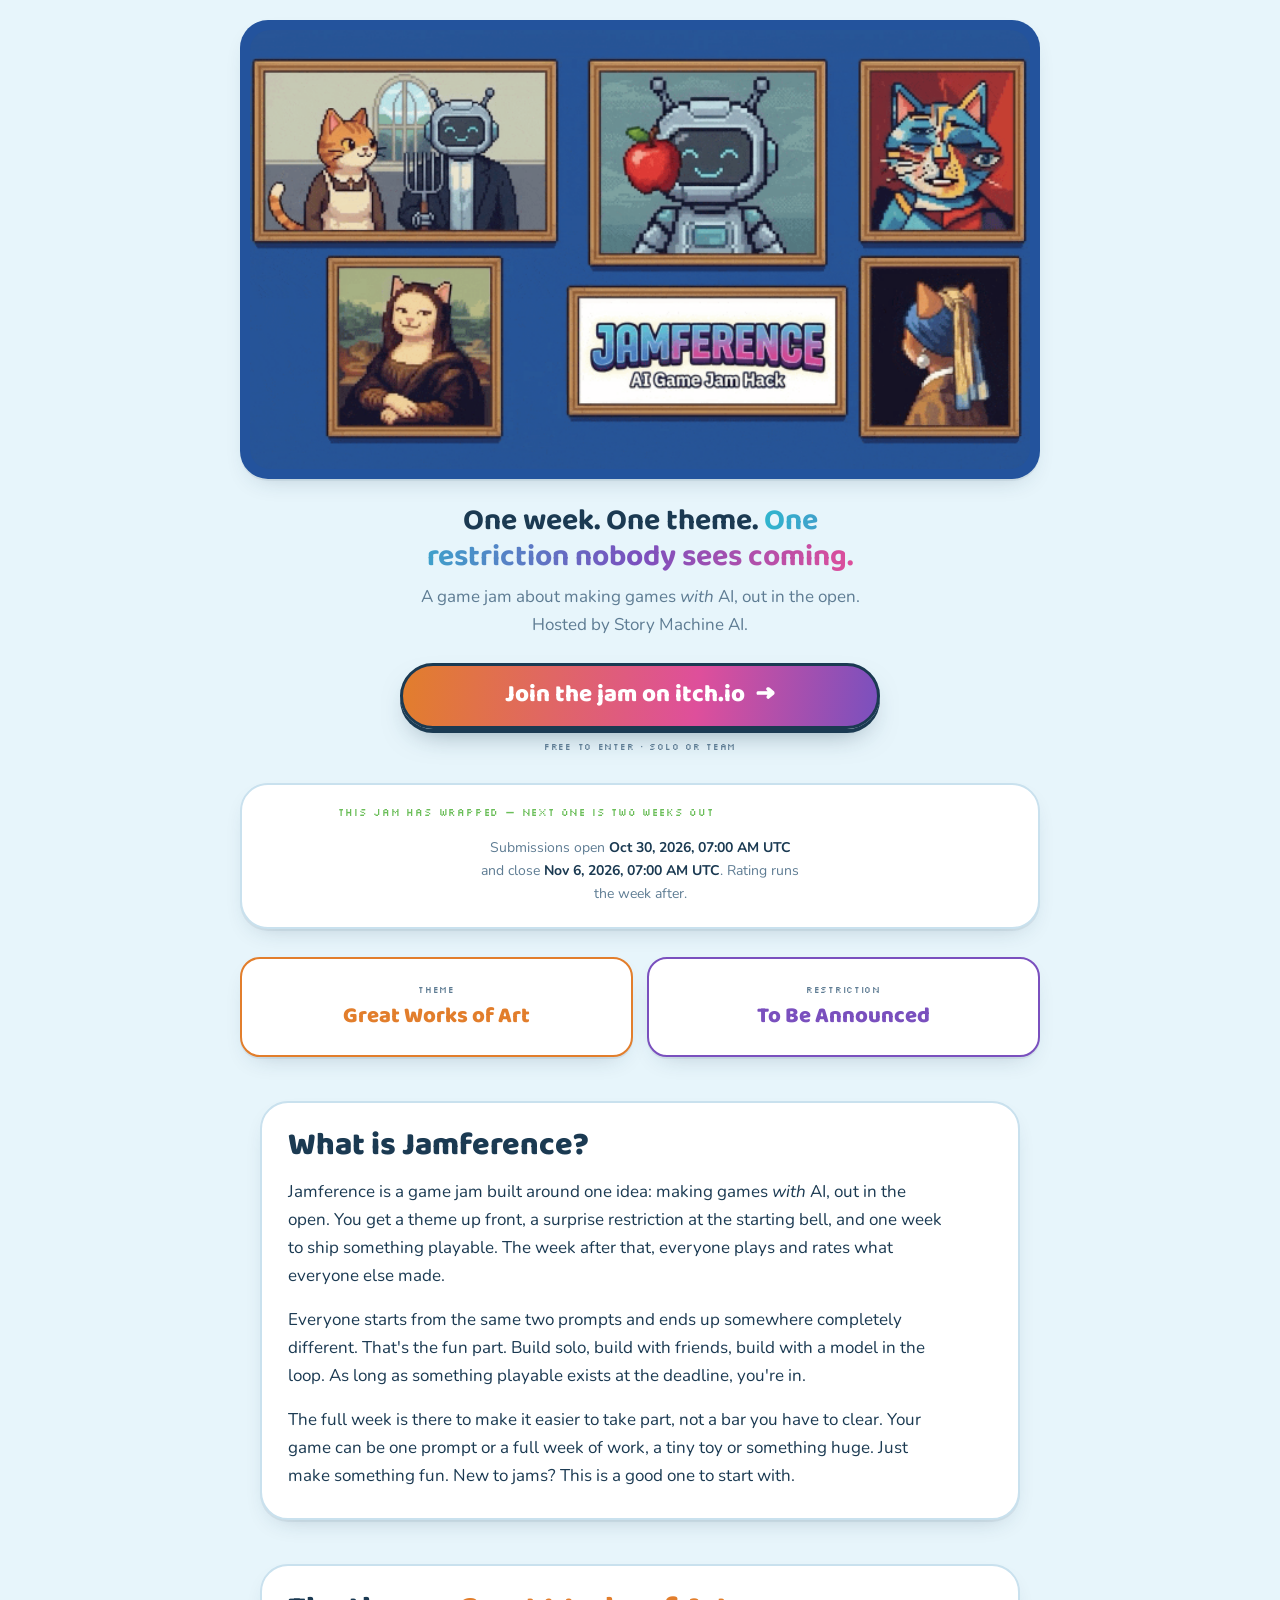
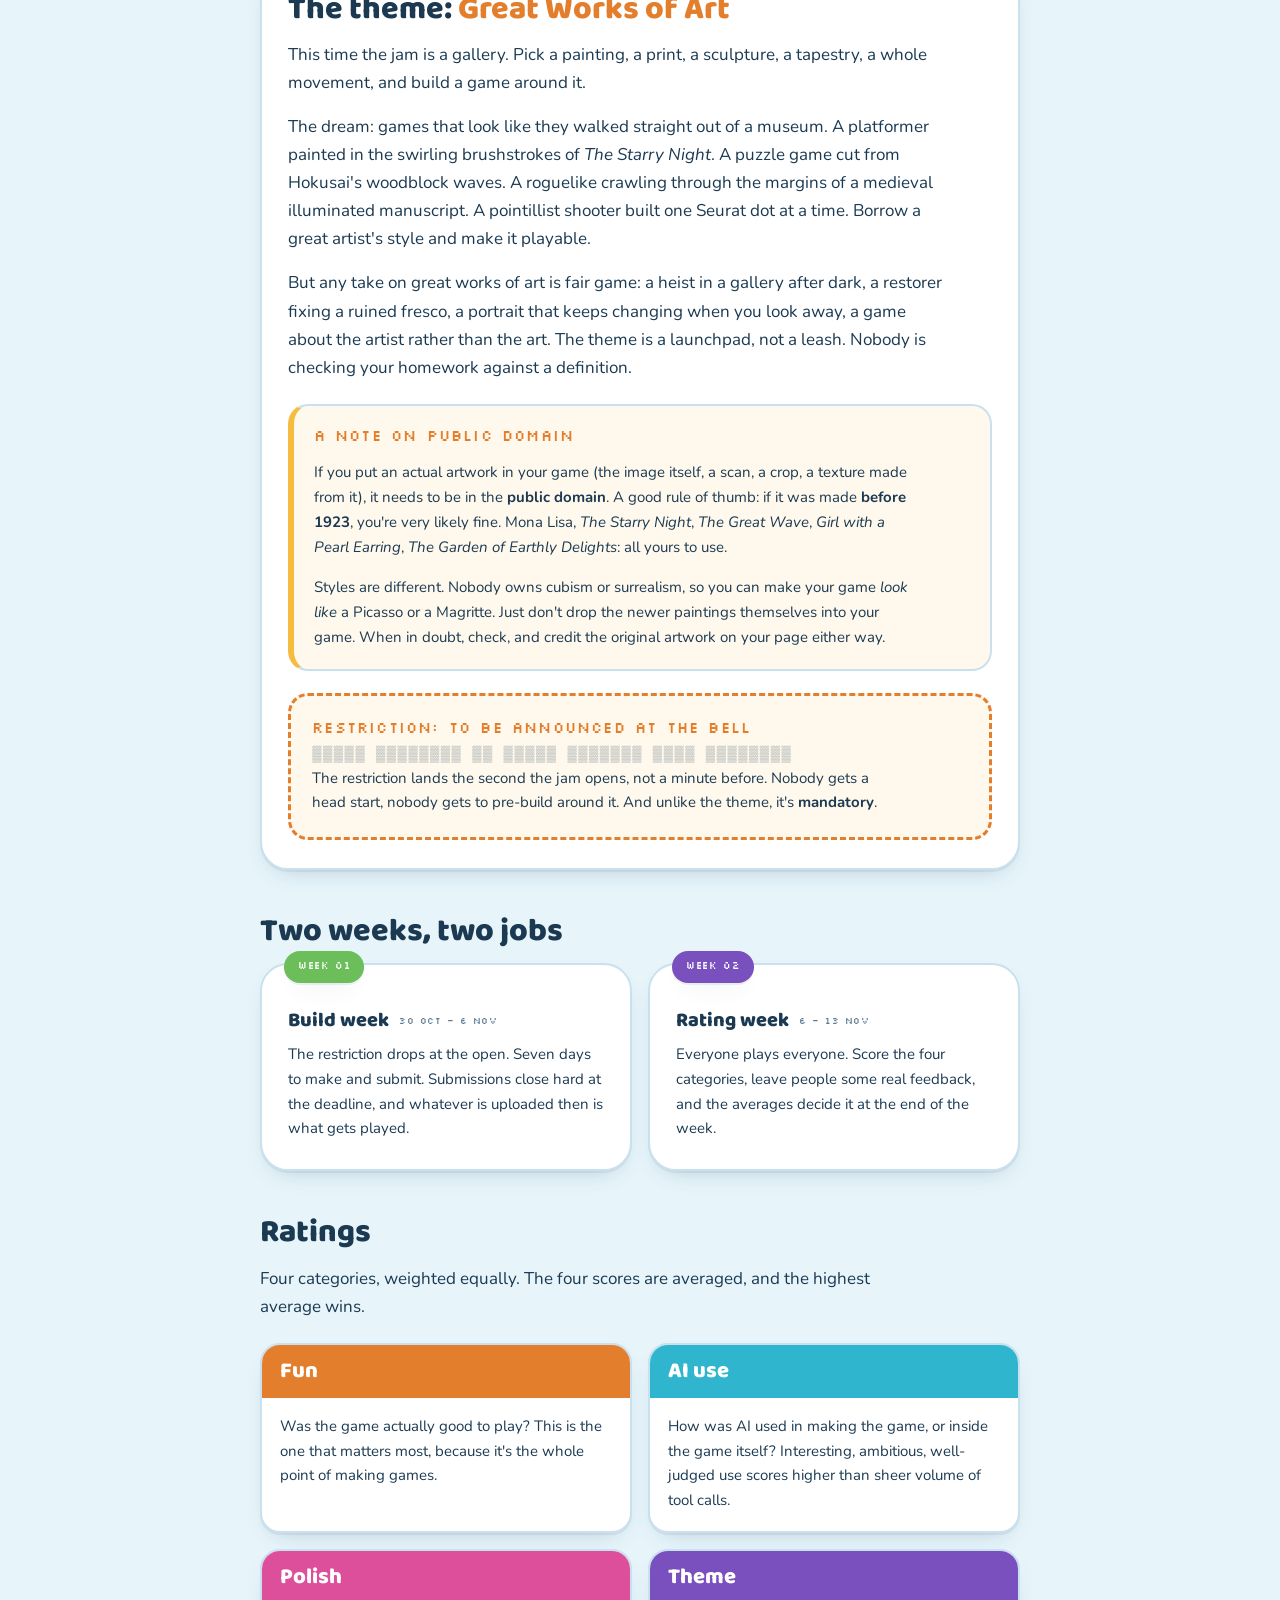
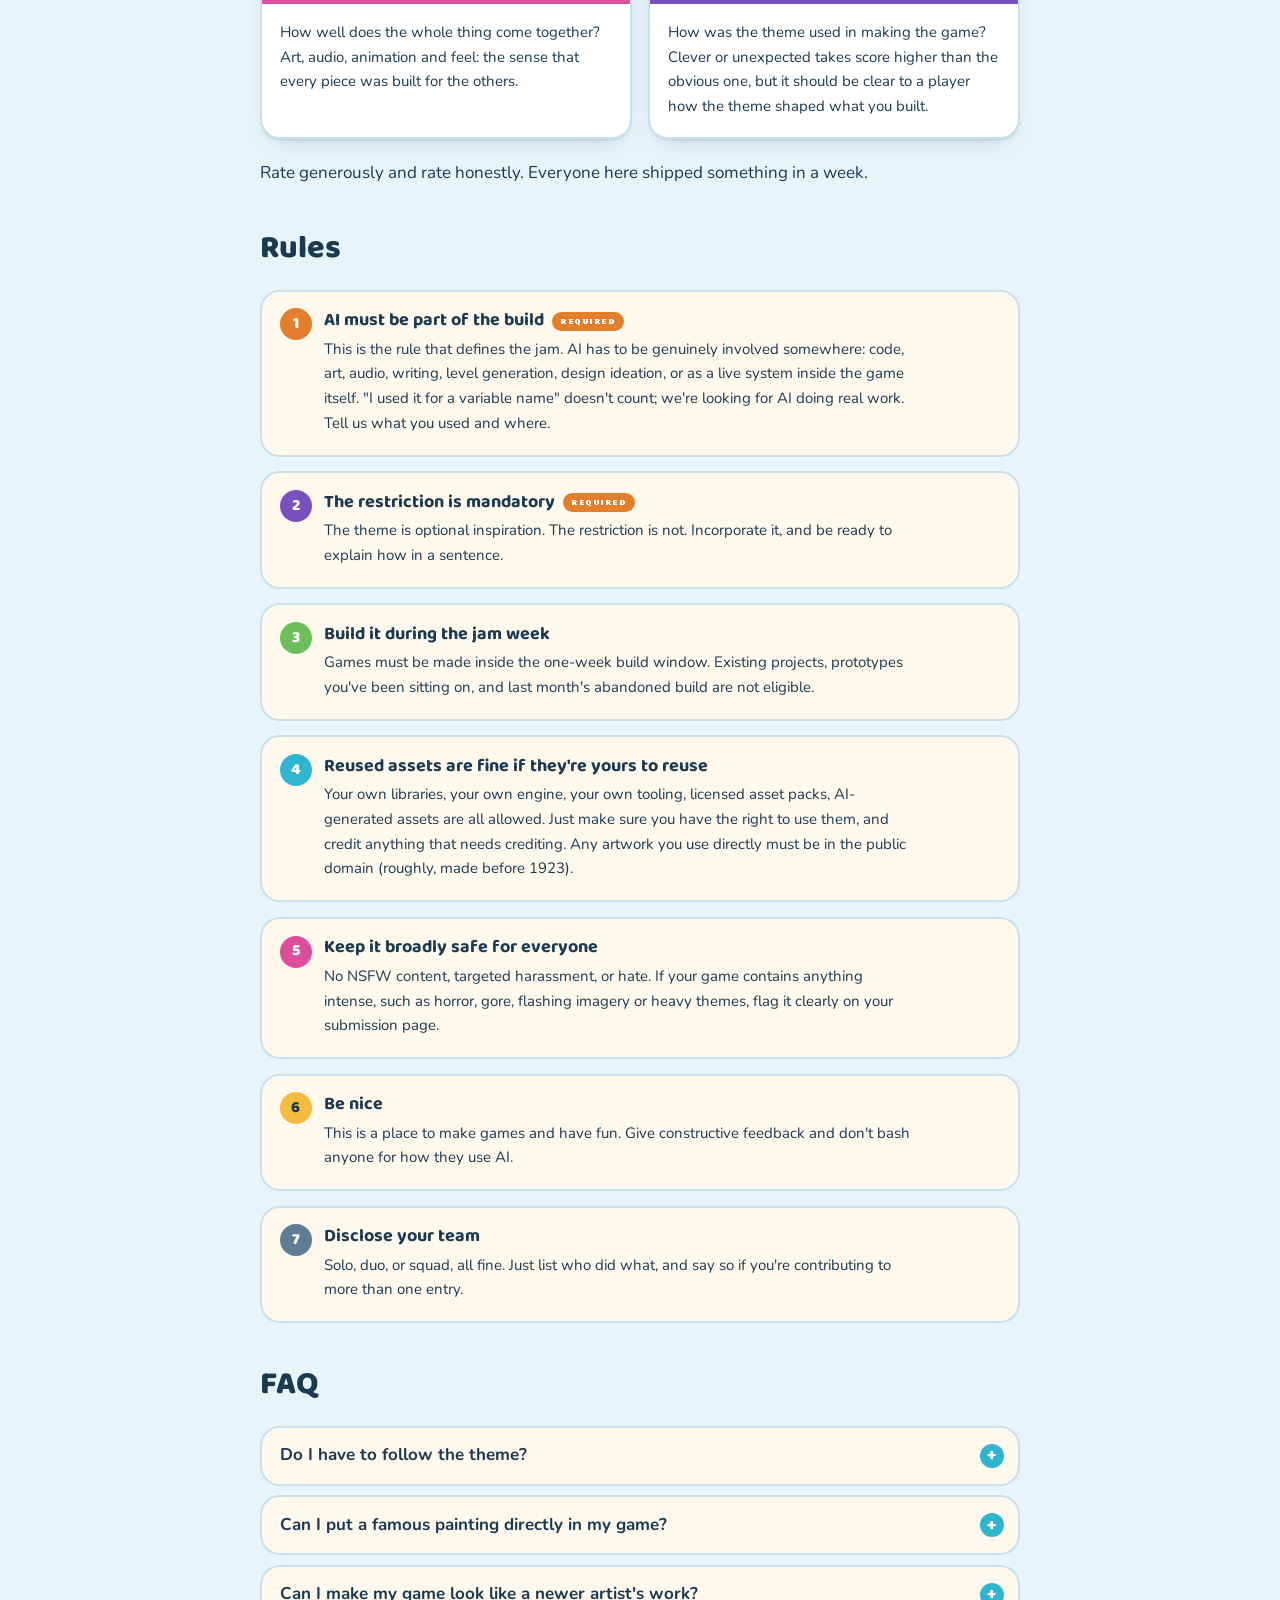
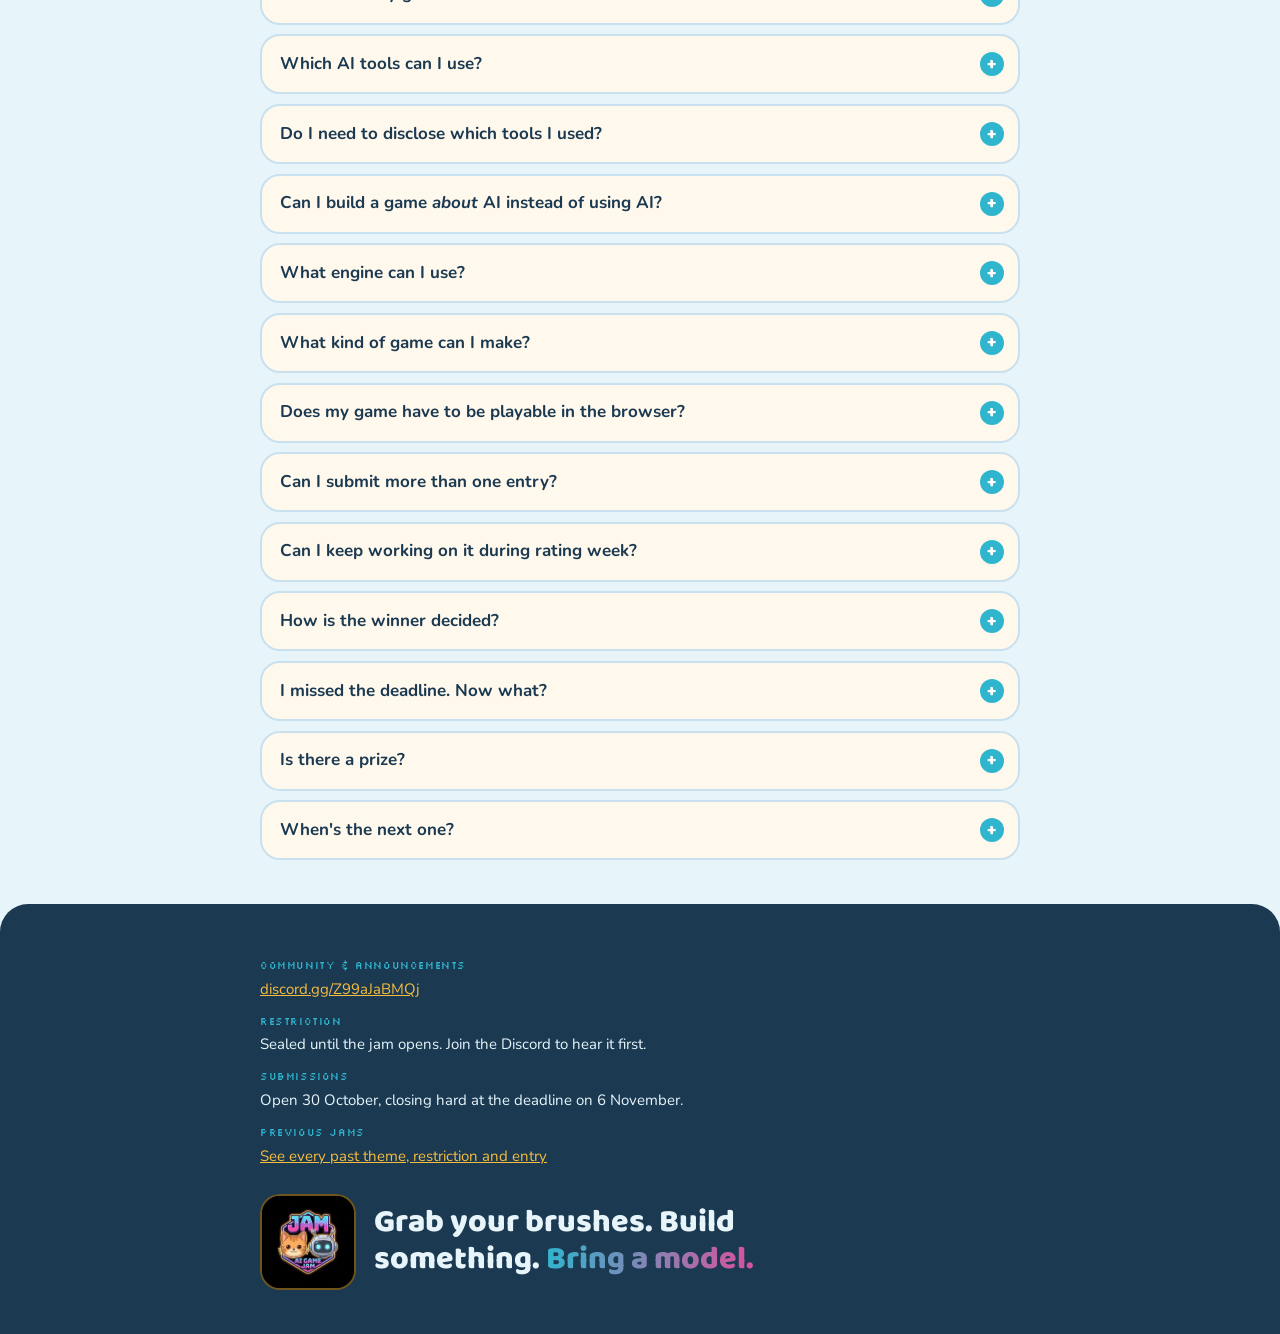
==== index.html @ f12851d6 "updating rating criteria" ====
<!doctype html>
<html lang="en">
<head>
<meta charset="utf-8">
<meta name="viewport" content="width=device-width, initial-scale=1">
<title>Jamference</title>
<link rel="icon" type="image/png" sizes="32x32" href="favicon-32.png">
<link rel="apple-touch-icon" sizes="180x180" href="apple-touch-icon.png">
<link rel="preconnect" href="https://fonts.googleapis.com">
<link rel="preconnect" href="https://fonts.gstatic.com" crossorigin>
<link rel="stylesheet" href="https://fonts.googleapis.com/css2?family=Baloo+2:wght@600;700;800&family=Nunito:ital,wght@0,400;0,600;0,700;1,400&family=Silkscreen:wght@400;700&display=swap">

<style>
  :root {
    /* palette lifted from the jam key art */
    --navy:    #1B3A52;
    --sky:     #E7F5FB;
    --sky-2:   #C9E9F5;
    --cream:   #FFF8EC;
    --ginger:  #E27E2C;
    --cyan:    #2FB6CE;
    --mint:    #6BBE59;
    --berry:   #DE4F9B;
    --grape:   #7A50BE;
    --gold:    #F5BC3F;

    --ground:  var(--sky);
    --card:    #FFFFFF;
    --sunk:    var(--cream);
    --ink:     var(--navy);
    --ink-2:   #5E7C93;
    --edge:    #C9E1EE;
    --shadow:  0 2px 0 rgba(27,58,82,.07), 0 10px 26px -14px rgba(27,58,82,.30);

    --display: "Baloo 2", "Trebuchet MS", sans-serif;
    --body:    "Nunito", "Segoe UI", system-ui, sans-serif;
    --pixel:   "Silkscreen", ui-monospace, monospace;

    --r-lg: 28px;
    --r-md: 20px;
    --r-sm: 14px;
  }

  @media (prefers-color-scheme: dark) {
    :root:not([data-theme="light"]) {
      --ground: #102433;
      --card:   #1B3A52;
      --sunk:   #17334A;
      --ink:    #EAF6FB;
      --ink-2:  #9DBBCD;
      --edge:   #2C5271;
      --ginger: #F0954A;
      --cyan:   #52D2E6;
      --mint:   #85D372;
      --berry:  #F06BB2;
      --grape:  #A283DE;
      --gold:   #FFCE5E;
      --shadow: 0 2px 0 rgba(0,0,0,.18), 0 12px 28px -14px rgba(0,0,0,.55);
    }
  }

  :root[data-theme="dark"] {
    --ground: #102433;
    --card:   #1B3A52;
    --sunk:   #17334A;
    --ink:    #EAF6FB;
    --ink-2:  #9DBBCD;
    --edge:   #2C5271;
    --ginger: #F0954A;
    --cyan:   #52D2E6;
    --mint:   #85D372;
    --berry:  #F06BB2;
    --grape:  #A283DE;
    --gold:   #FFCE5E;
    --shadow: 0 2px 0 rgba(0,0,0,.18), 0 12px 28px -14px rgba(0,0,0,.55);
  }

  * { box-sizing: border-box; }

  body {
    margin: 0;
    background: var(--ground);
    color: var(--ink);
    font-family: var(--body);
    font-size: 1.0625rem;
    line-height: 1.65;
    -webkit-font-smoothing: antialiased;
  }

  .wrap { max-width: 50rem; margin: 0 auto; padding: 0 1.25rem; }

  .sr-only {
    position: absolute; width: 1px; height: 1px;
    padding: 0; margin: -1px; overflow: hidden;
    clip: rect(0 0 0 0); white-space: nowrap; border: 0;
  }

  /* ---------- hero ---------- */

  .hero { padding: 1.25rem 0 0; }

  .hero-frame {
    background: #23539d;
    border-radius: var(--r-lg);
    padding: 10px;
    box-shadow: var(--shadow);
    overflow: hidden;
  }

  .hero-frame img {
    display: block;
    width: 100%;
    height: auto;
    border-radius: 20px;
  }

  .tagline {
    font-family: var(--display);
    font-weight: 700;
    font-size: clamp(1.25rem, 4.4vw, 1.875rem);
    line-height: 1.2;
    text-align: center;
    text-wrap: balance;
    margin: 1.5rem auto 0;
    max-width: 26ch;
  }

  .tagline span {
    background: linear-gradient(96deg, var(--cyan), var(--grape) 55%, var(--berry));
    -webkit-background-clip: text;
    background-clip: text;
    color: transparent;
  }

  .sub {
    text-align: center;
    color: var(--ink-2);
    max-width: 44ch;
    margin: 0.5rem auto 0;
  }

  /* ---------- primary CTA ---------- */

  .cta-row {
    display: flex;
    justify-content: center;
    margin: 1.5rem 0 0;
  }

  .cta {
    display: inline-flex;
    align-items: center;
    justify-content: center;
    gap: 0.7rem;
    width: 100%;
    max-width: 30rem;
    text-align: center;
    text-decoration: none;
    font-family: var(--display);
    font-weight: 800;
    font-size: clamp(1.125rem, 4vw, 1.5rem);
    line-height: 1.1;
    color: #fff;
    background: linear-gradient(96deg, var(--ginger), var(--berry) 62%, var(--grape));
    border: 3px solid var(--navy);
    border-radius: 999px;
    padding: 1rem 1.6rem 1.1rem;
    box-shadow: 0 4px 0 var(--navy), 0 14px 30px -14px rgba(27,58,82,.55);
    transition: transform .14s ease, box-shadow .14s ease;
  }

  .cta:hover,
  .cta:focus-visible {
    transform: translateY(-2px);
    box-shadow: 0 6px 0 var(--navy), 0 18px 34px -14px rgba(27,58,82,.6);
  }

  .cta:active {
    transform: translateY(2px);
    box-shadow: 0 2px 0 var(--navy), 0 10px 22px -14px rgba(27,58,82,.5);
  }

  .cta:focus-visible { outline: 3px solid var(--grape); outline-offset: 4px; }

  .cta .arrow { font-size: 1.1em; line-height: 1; transform: translateY(-0.04em); }

  .cta-note {
    font-family: var(--pixel);
    font-size: 0.5625rem;
    letter-spacing: 0.08em;
    text-transform: uppercase;
    color: var(--ink-2);
    text-align: center;
    margin: 0.7rem auto 0;
  }

  /* ---------- countdown ---------- */

  .countdown {
    margin: 1.75rem 0 0;
    background: var(--card);
    border: 2px solid var(--edge);
    border-radius: var(--r-lg);
    box-shadow: var(--shadow);
    padding: 1.25rem 1.25rem 1.35rem;
    text-align: center;
  }

  .countdown .kicker { color: var(--mint); margin: 0 0 0.75rem; }

  .clock {
    display: grid;
    grid-template-columns: repeat(4, minmax(0, 1fr));
    gap: 0.6rem;
    max-width: 26rem;
    margin: 0 auto;
  }

  .unit {
    background: var(--sunk);
    border: 2px solid var(--edge);
    border-radius: var(--r-sm);
    padding: 0.6rem 0.2rem 0.65rem;
  }

  .unit .num {
    display: block;
    font-family: var(--display);
    font-weight: 800;
    font-size: clamp(1.5rem, 7vw, 2.25rem);
    line-height: 1;
    font-variant-numeric: tabular-nums;
  }

  .unit:nth-child(1) .num { color: var(--ginger); }
  .unit:nth-child(2) .num { color: var(--cyan); }
  .unit:nth-child(3) .num { color: var(--mint); }
  .unit:nth-child(4) .num { color: var(--berry); }

  .unit .lab {
    display: block;
    font-family: var(--pixel);
    font-size: 0.5rem;
    letter-spacing: 0.08em;
    text-transform: uppercase;
    color: var(--ink-2);
    margin-top: 0.4rem;
  }

  .cd-dates {
    font-size: 0.875rem;
    color: var(--ink-2);
    margin: 0.9rem auto 0;
    max-width: 40ch;
  }

  .cd-dates b { color: var(--ink); font-weight: 700; }

  .countdown.is-live { border-color: var(--mint); }
  .countdown.is-live .kicker { color: var(--berry); }
  .countdown.is-over .clock { display: none; }

  /* ---------- spec chips ---------- */

  .spec {
    display: grid;
    grid-template-columns: repeat(2, minmax(0, 1fr));
    gap: 0.85rem;
    margin: 1.75rem 0 0;
    padding: 0;
    list-style: none;
  }

  .spec li {
    background: var(--card);
    border: 2px solid var(--edge);
    border-radius: var(--r-md);
    padding: 1rem 1.1rem 1.1rem;
    box-shadow: var(--shadow);
    text-align: center;
    display: flex;
    flex-direction: column;
    align-items: center;
    justify-content: center;
    gap: 0.4rem;
    min-height: 6.25rem;
  }

  .spec b {
    font-family: var(--pixel);
    font-size: 0.5625rem;
    font-weight: 400;
    letter-spacing: 0.08em;
    text-transform: uppercase;
    color: var(--ink-2);
  }

  .spec .val {
    font-family: var(--display);
    font-weight: 800;
    font-size: clamp(1.0625rem, 3.4vw, 1.375rem);
    line-height: 1.15;
    text-wrap: balance;
  }

  .spec .s-theme { border-color: var(--ginger); }
  .spec .s-theme .val { color: var(--ginger); }
  .spec .s-restriction { border-color: var(--grape); }
  .spec .s-restriction .val { color: var(--grape); }

  @media (max-width: 26rem) {
    .spec { grid-template-columns: 1fr; }
  }

  /* ---------- sections & cards ---------- */

  main { padding-bottom: 1rem; }

  section { padding: 2.75rem 0 0; }

  .card {
    background: var(--card);
    border: 2px solid var(--edge);
    border-radius: var(--r-lg);
    padding: 1.6rem 1.6rem 1.75rem;
    box-shadow: var(--shadow);
  }

  h2 {
    font-family: var(--display);
    font-weight: 800;
    font-size: clamp(1.5rem, 4.6vw, 2rem);
    line-height: 1.12;
    margin: 0 0 0.85rem;
    text-wrap: balance;
  }

  .kicker {
    font-family: var(--pixel);
    font-size: 0.625rem;
    letter-spacing: 0.08em;
    text-transform: uppercase;
    color: var(--cyan);
    margin: 0 0 0.5rem;
  }

  p { margin: 0 0 1rem; max-width: 66ch; }
  p:last-child { margin-bottom: 0; }
  strong { font-weight: 700; }

  .paw { color: var(--ginger); }

  /* ---------- sealed restriction ---------- */

  .sealed {
    margin: 1.4rem 0 0;
    background: var(--sunk);
    border: 3px dashed var(--ginger);
    border-radius: var(--r-md);
    padding: 1.25rem 1.35rem 1.35rem;
  }

  .sealed .kicker { color: var(--ginger); }

  .redacted {
    font-family: var(--pixel);
    font-size: clamp(0.75rem, 3vw, 1rem);
    letter-spacing: 0.12em;
    color: var(--ink);
    opacity: 0.22;
    overflow: hidden;
    white-space: nowrap;
    margin: 0 0 0.8rem;
    user-select: none;
  }

  .sealed p { font-size: 0.9375rem; margin: 0; }

  .sealed.revealed { border: 3px solid var(--grape); }
  .sealed.revealed .kicker { color: var(--grape); }
  .sealed.revealed .reveal-title {
    font-family: var(--display);
    font-weight: 800;
    font-size: clamp(1.375rem, 4.6vw, 1.875rem);
    line-height: 1.1;
    color: var(--grape);
    margin: 0 0 0.8rem;
    text-wrap: balance;
  }
  .sealed.revealed p + p { margin-top: 0.75rem; }

  /* ---------- public domain note ---------- */

  .pd-note {
    margin: 1.4rem 0 0;
    background: var(--sunk);
    border: 2px solid var(--edge);
    border-left: 6px solid var(--gold);
    border-radius: var(--r-md);
    padding: 1.1rem 1.25rem 1.2rem;
  }

  .pd-note .kicker { color: var(--ginger); }
  .pd-note p { font-size: 0.9375rem; }
  .pd-note p + p { margin-top: 0.75rem; }

  /* ---------- two weeks ---------- */

  .weeks {
    display: grid;
    grid-template-columns: repeat(auto-fit, minmax(15rem, 1fr));
    gap: 1rem;
  }

  .week { position: relative; padding-top: 2.4rem; }

  .badge {
    position: absolute;
    top: -0.9rem;
    left: 1.4rem;
    font-family: var(--pixel);
    font-size: 0.625rem;
    letter-spacing: 0.06em;
    text-transform: uppercase;
    color: #fff;
    border-radius: 999px;
    padding: 0.45rem 0.85rem 0.5rem;
    box-shadow: var(--shadow);
  }

  .badge.b1 { background: var(--mint); }
  .badge.b2 { background: var(--grape); }

  .week h3 {
    font-family: var(--display);
    font-weight: 800;
    font-size: 1.25rem;
    margin: 0 0 0.35rem;
  }

  .wk-date {
    font-family: var(--pixel);
    font-size: 0.5625rem;
    font-weight: 400;
    letter-spacing: 0.06em;
    text-transform: uppercase;
    color: var(--ink-2);
    white-space: nowrap;
    margin-left: 0.4rem;
    vertical-align: 0.2em;
  }

  .week p { font-size: 0.9375rem; }

  /* ---------- ratings ---------- */

  .cats {
    display: grid;
    grid-template-columns: repeat(2, minmax(0, 1fr));
    align-items: stretch;
    gap: 1rem;
    margin: 1.4rem 0 1.25rem;
  }

  @media (max-width: 36rem) {
    .cats { grid-template-columns: 1fr; }
  }

  .cat-card {
    background: var(--card);
    border: 2px solid var(--edge);
    border-radius: var(--r-md);
    box-shadow: var(--shadow);
    overflow: hidden;
    display: flex;
    flex-direction: column;
  }

  .cat-top {
    padding: 0.9rem 1.1rem 0.95rem;
    color: #fff;
  }

  .cat-card:nth-child(1) .cat-top { background: var(--ginger); }
  .cat-card:nth-child(2) .cat-top { background: var(--cyan); }
  .cat-card:nth-child(3) .cat-top { background: var(--berry); }
  .cat-card:nth-child(4) .cat-top { background: var(--grape); }

  .cat-top .name {
    font-family: var(--display);
    font-weight: 800;
    font-size: 1.375rem;
    line-height: 1.05;
    display: block;
  }

  .cat-top .share {
    font-family: var(--pixel);
    font-size: 0.5625rem;
    letter-spacing: 0.06em;
    text-transform: uppercase;
    opacity: 0.92;
  }

  .cat-card > p {
    margin: 0;
    padding: 1rem 1.1rem 1.15rem;
    font-size: 0.9375rem;
  }

  /* ---------- rules ---------- */

  ol.rules {
    list-style: none;
    counter-reset: r;
    padding: 0;
    margin: 1.4rem 0 0;
    display: grid;
    gap: 0.9rem;
  }

  ol.rules li {
    counter-increment: r;
    background: var(--sunk);
    border: 2px solid var(--edge);
    border-radius: var(--r-md);
    padding: 1.1rem 1.2rem 1.2rem 3.9rem;
    position: relative;
  }

  ol.rules li::before {
    content: counter(r);
    position: absolute;
    left: 1.1rem;
    top: 1.05rem;
    width: 2rem;
    height: 2rem;
    display: grid;
    place-items: center;
    border-radius: 999px;
    font-family: var(--display);
    font-weight: 800;
    font-size: 1rem;
    color: #fff;
    background: var(--ink-2);
  }

  ol.rules li:nth-child(1)::before { background: var(--ginger); }
  ol.rules li:nth-child(2)::before { background: var(--grape); }
  ol.rules li:nth-child(3)::before { background: var(--mint); }
  ol.rules li:nth-child(4)::before { background: var(--cyan); }
  ol.rules li:nth-child(5)::before { background: var(--berry); }
  ol.rules li:nth-child(6)::before { background: var(--gold); color: var(--navy); }
  ol.rules li:nth-child(7)::before { background: var(--ink-2); }

  ol.rules h3 {
    font-family: var(--display);
    font-weight: 700;
    font-size: 1.125rem;
    margin: 0 0 0.25rem;
    line-height: 1.3;
  }

  ol.rules p { font-size: 0.9375rem; margin: 0; }

  .flag {
    display: inline-block;
    font-family: var(--pixel);
    font-size: 0.5rem;
    letter-spacing: 0.06em;
    text-transform: uppercase;
    color: #fff;
    background: var(--ginger);
    border-radius: 999px;
    padding: 0.25rem 0.55rem 0.3rem;
    margin-left: 0.45rem;
    vertical-align: 0.18em;
  }

  /* ---------- faq ---------- */

  .faq { display: grid; gap: 0.6rem; margin: 1.4rem 0 0; }

  details {
    background: var(--sunk);
    border: 2px solid var(--edge);
    border-radius: var(--r-md);
    overflow: hidden;
  }

  summary {
    cursor: pointer;
    list-style: none;
    padding: 0.85rem 3rem 0.9rem 1.1rem;
    font-weight: 700;
    position: relative;
  }

  summary::-webkit-details-marker { display: none; }

  summary::after {
    content: "+";
    position: absolute;
    right: 0.9rem;
    top: 50%;
    transform: translateY(-50%);
    width: 1.5rem;
    height: 1.5rem;
    display: grid;
    place-items: center;
    border-radius: 999px;
    background: var(--cyan);
    color: #fff;
    font-family: var(--display);
    font-weight: 800;
    line-height: 1;
  }

  details[open] summary::after { content: "\2212"; }

  summary:focus-visible { outline: 3px solid var(--grape); outline-offset: -3px; }

  details p {
    font-size: 0.9375rem;
    color: var(--ink-2);
    padding: 0 1.1rem 1.1rem;
    margin: 0;
  }

  /* ---------- footer ---------- */

  footer {
    margin-top: 2.75rem;
    background: var(--navy);
    color: var(--sky);
    border-radius: var(--r-lg) var(--r-lg) 0 0;
    padding: 2.25rem 0 2.75rem;
  }

  footer .kicker { color: var(--gold); }

  footer ul {
    list-style: none;
    padding: 0;
    margin: 1.1rem 0 1.6rem;
    display: grid;
    gap: 0.75rem;
    font-size: 0.9375rem;
  }

  footer li b {
    font-family: var(--pixel);
    font-size: 0.625rem;
    letter-spacing: 0.06em;
    text-transform: uppercase;
    color: var(--cyan);
    display: block;
    font-weight: 400;
    margin-bottom: 0.15rem;
  }

  .signrow {
    display: flex;
    align-items: center;
    gap: 1.1rem;
    flex-wrap: wrap;
  }

  .emblem {
    width: 96px;
    height: 96px;
    flex: none;
    display: block;
    border-radius: var(--r-md);
    background: #000;
    border: 2px solid rgba(245,188,63,.45);
  }

  .signoff {
    font-family: var(--display);
    font-weight: 800;
    font-size: clamp(1.375rem, 5vw, 2rem);
    line-height: 1.15;
    margin: 0;
    max-width: 22ch;
  }

  .signoff span {
    background: linear-gradient(96deg, var(--cyan), var(--berry));
    -webkit-background-clip: text;
    background-clip: text;
    color: transparent;
  }

  .chip {
    display: inline-block;
    font-family: var(--pixel);
    font-size: 0.6875rem;
    background: rgba(255,255,255,.10);
    border: 2px dashed var(--gold);
    border-radius: 999px;
    padding: 0.2rem 0.6rem 0.25rem;
    color: var(--sky);
  }

  a { color: var(--ginger); border-radius: 6px; }
  a:focus-visible { outline: 3px solid var(--grape); outline-offset: 2px; }
  footer a { color: var(--gold); }

  .card, .cat-card, details { transition: transform .18s ease; }
  .cat-card:hover { transform: translateY(-3px); }

  @media (prefers-reduced-motion: reduce) {
    * { animation: none !important; transition: none !important; }
  }
</style>
</head>
<body>
<div class="wrap hero">
  <h1 class="sr-only">Jamference: AI Game Jam Hack</h1>
  <div class="hero-frame">
    <img src="Jamference3.gif" alt="Jamference: AI Game Jam Hack, a pixel-art gallery wall of famous paintings restaged with a ginger cat and a friendly robot, from a cat Mona Lisa to a robot with an apple.">
  </div>
  <p class="tagline">One week. One theme. <span>One restriction nobody sees coming.</span></p>
  <p class="sub">A game jam about making games <em>with</em> AI, out in the open. Hosted by Story Machine AI.</p>

  <div class="cta-row">
    <a class="cta" href="https://itch.io/jam/jamference-ai-game-jam-hack-3" target="_blank" rel="noopener">
      Join the jam on itch.io <span class="arrow" aria-hidden="true">&rarr;</span>
    </a>
  </div>
  <p class="cta-note">Free to enter &middot; Solo or team</p>

  <div class="countdown" id="countdown"
       data-open="2026-10-30T07:00:00Z"
       data-close="2026-11-06T07:00:00Z"
       data-results="2026-11-13T07:00:00Z">
    <p class="kicker" id="cd-label">Jam opens in</p>
    <div class="clock" id="cd-clock" role="timer" aria-live="off">
      <div class="unit"><span class="num" data-unit="d">--</span><span class="lab">days</span></div>
      <div class="unit"><span class="num" data-unit="h">--</span><span class="lab">hours</span></div>
      <div class="unit"><span class="num" data-unit="m">--</span><span class="lab">mins</span></div>
      <div class="unit"><span class="num" data-unit="s">--</span><span class="lab">secs</span></div>
    </div>
    <p class="cd-dates" id="cd-dates">Submissions open <b><time datetime="2026-10-30T07:00:00Z">30 Oct 2026, 07:00 UTC</time></b> and close <b><time datetime="2026-11-06T07:00:00Z">6 Nov 2026, 07:00 UTC</time></b>. Rating runs the week after.</p>
  </div>

  <ul class="spec">
    <li class="s-theme">
      <b>Theme</b>
      <span class="val">Great Works of Art</span>
    </li>
    <li class="s-restriction">
      <b>Restriction</b>
      <span class="val">To Be Announced</span>
    </li>
  </ul>
</div>

<main class="wrap">

  <section>
    <div class="card">
      <h2>What is Jamference?</h2>
      <p>Jamference is a game jam built around one idea: making games <em>with</em> AI, out in the open. You get a theme up front, a surprise restriction at the starting bell, and one week to ship something playable. The week after that, everyone plays and rates what everyone else made.</p>
      <p>Everyone starts from the same two prompts and ends up somewhere completely different. That's the fun part. Build solo, build with friends, build with a model in the loop. As long as something playable exists at the deadline, you're in.</p>
      <p>The full week is there to make it easier to take part, not a bar you have to clear. Your game can be one prompt or a full week of work, a tiny toy or something huge. Just make something fun. New to jams? This is a good one to start with.</p>
    </div>
  </section>

  <section>
    <div class="card">
      <h2>The theme: <span class="paw">Great Works of Art</span></h2>
      <p>This time the jam is a gallery. Pick a painting, a print, a sculpture, a tapestry, a whole movement, and build a game around it.</p>
      <p>The dream: games that look like they walked straight out of a museum. A platformer painted in the swirling brushstrokes of <em>The Starry Night</em>. A puzzle game cut from Hokusai's woodblock waves. A roguelike crawling through the margins of a medieval illuminated manuscript. A pointillist shooter built one Seurat dot at a time. Borrow a great artist's style and make it playable.</p>
      <p>But any take on great works of art is fair game: a heist in a gallery after dark, a restorer fixing a ruined fresco, a portrait that keeps changing when you look away, a game about the artist rather than the art. The theme is a launchpad, not a leash. Nobody is checking your homework against a definition.</p>

      <div class="pd-note">
        <p class="kicker">A note on public domain</p>
        <p>If you put an actual artwork in your game (the image itself, a scan, a crop, a texture made from it), it needs to be in the <strong>public domain</strong>. A good rule of thumb: if it was made <strong>before 1923</strong>, you're very likely fine. Mona Lisa, <em>The Starry Night</em>, <em>The Great Wave</em>, <em>Girl with a Pearl Earring</em>, <em>The Garden of Earthly Delights</em>: all yours to use.</p>
        <p>Styles are different. Nobody owns cubism or surrealism, so you can make your game <em>look like</em> a Picasso or a Magritte. Just don't drop the newer paintings themselves into your game. When in doubt, check, and credit the original artwork on your page either way.</p>
      </div>

      <div class="sealed">
        <p class="kicker">Restriction: to be announced at the bell</p>
        <p class="redacted" aria-hidden="true">▓▓▓▓▓ ▓▓▓▓▓▓▓▓ ▓▓ ▓▓▓▓▓ ▓▓▓▓▓▓▓ ▓▓▓▓ ▓▓▓▓▓▓▓▓</p>
        <p>The restriction lands the second the jam opens, not a minute before. Nobody gets a head start, nobody gets to pre-build around it. And unlike the theme, it's <strong>mandatory</strong>.</p>
      </div>
    </div>
  </section>

  <section>
    <h2>Two weeks, two jobs</h2>
    <div class="weeks">
      <div class="card week">
        <span class="badge b1">Week 01</span>
        <h3>Build week <span class="wk-date">30 Oct &ndash; 6 Nov</span></h3>
        <p>The restriction drops at the open. Seven days to make and submit. Submissions close hard at the deadline, and whatever is uploaded then is what gets played.</p>
      </div>
      <div class="card week">
        <span class="badge b2">Week 02</span>
        <h3>Rating week <span class="wk-date">6 &ndash; 13 Nov</span></h3>
        <p>Everyone plays everyone. Score the four categories, leave people some real feedback, and the averages decide it at the end of the week.</p>
      </div>
    </div>
  </section>

  <section>
    <h2>Ratings</h2>
    <p>Four categories, weighted equally. The four scores are averaged, and the highest average wins.</p>

    <div class="cats">
      <div class="cat-card">
        <div class="cat-top"><span class="name">Fun</span></div>
        <p>Was the game actually good to play? This is the one that matters most, because it's the whole point of making games.</p>
      </div>
      <div class="cat-card">
        <div class="cat-top"><span class="name">AI use</span></div>
        <p>How was AI used in making the game, or inside the game itself? Interesting, ambitious, well-judged use scores higher than sheer volume of tool calls.</p>
      </div>
      <div class="cat-card">
        <div class="cat-top"><span class="name">Polish</span></div>
        <p>How well does the whole thing come together? Art, audio, animation and feel: the sense that every piece was built for the others.</p>
      </div>
      <div class="cat-card">
        <div class="cat-top"><span class="name">Theme</span></div>
        <p>How was the theme used in making the game? Clever or unexpected takes score higher than the obvious one, but it should be clear to a player how the theme shaped what you built.</p>
      </div>
    </div>

    <p>Rate generously and rate honestly. Everyone here shipped something in a week.</p>
  </section>

  <section>
    <h2>Rules</h2>
    <ol class="rules">
      <li>
        <h3>AI must be part of the build<span class="flag">Required</span></h3>
        <p>This is the rule that defines the jam. AI has to be genuinely involved somewhere: code, art, audio, writing, level generation, design ideation, or as a live system inside the game itself. "I used it for a variable name" doesn't count; we're looking for AI doing real work. Tell us what you used and where.</p>
      </li>
      <li>
        <h3>The restriction is mandatory<span class="flag">Required</span></h3>
        <p>The theme is optional inspiration. The restriction is not. Incorporate it, and be ready to explain how in a sentence.</p>
      </li>
      <li>
        <h3>Build it during the jam week</h3>
        <p>Games must be made inside the one-week build window. Existing projects, prototypes you've been sitting on, and last month's abandoned build are not eligible.</p>
      </li>
      <li>
        <h3>Reused assets are fine if they're yours to reuse</h3>
        <p>Your own libraries, your own engine, your own tooling, licensed asset packs, AI-generated assets are all allowed. Just make sure you have the right to use them, and credit anything that needs crediting. Any artwork you use directly must be in the public domain (roughly, made before 1923).</p>
      </li>
      <li>
        <h3>Keep it broadly safe for everyone</h3>
        <p>No NSFW content, targeted harassment, or hate. If your game contains anything intense, such as horror, gore, flashing imagery or heavy themes, flag it clearly on your submission page.</p>
      </li>
      <li>
        <h3>Be nice</h3>
        <p>This is a place to make games and have fun. Give constructive feedback and don't bash anyone for how they use AI.</p>
      </li>
      <li>
        <h3>Disclose your team</h3>
        <p>Solo, duo, or squad, all fine. Just list who did what, and say so if you're contributing to more than one entry.</p>
      </li>
    </ol>
  </section>

  <section>
    <h2>FAQ</h2>
    <div class="faq">
      <details>
        <summary>Do I have to follow the theme?</summary>
        <p>No. "Great Works of Art" is there to spark ideas, and only the restriction is compulsory. Skipping it won't disqualify you, but Theme is one of the four rating categories, so a game that ignores it will score lower there.</p>
      </details>
      <details>
        <summary>Can I put a famous painting directly in my game?</summary>
        <p>Yes, if it's in the public domain. Roughly, that means it was made before 1923. Credit the artwork and the artist on your page.</p>
      </details>
      <details>
        <summary>Can I make my game look like a newer artist's work?</summary>
        <p>Go for it. Art styles and movements are free for everyone. You just can't use the newer artworks themselves.</p>
      </details>
      <details>
        <summary>Which AI tools can I use?</summary>
        <p>Any of them. Coding assistants, image and audio models, agents, local models, whatever you've got. Combine them freely.</p>
      </details>
      <details>
        <summary>Do I need to disclose which tools I used?</summary>
        <p>Yes, briefly, on your submission. No essay required; a short list of tools and what each one did is plenty.</p>
      </details>
      <details>
        <summary>Can I build a game <em>about</em> AI instead of using AI?</summary>
        <p>You can do both, and plenty of people will. But rule 1 still stands: AI has to be part of how the thing got made or how it runs.</p>
      </details>
      <details>
        <summary>What engine can I use?</summary>
        <p>Whatever you're fastest in. Unity, Godot, Unreal, Bevy, plain HTML and JavaScript, Twine, a spreadsheet with delusions of grandeur. No restrictions.</p>
      </details>
      <details>
        <summary>What kind of game can I make?</summary>
        <p>Any genre, any platform. Web builds get played the most, so if you want ratings, a browser version helps enormously.</p>
      </details>
      <details>
        <summary>Does my game have to be playable in the browser?</summary>
        <p>It is recommended but not required. A web build gets played and rated far more than a download, because most people rating are clicking through a long list of entries. If you can only ship a downloadable build, that is still a valid entry.</p>
      </details>
      <details>
        <summary>Can I submit more than one entry?</summary>
        <p>Yes. Each one is judged on its own merits, and each needs its own submission page.</p>
      </details>
      <details>
        <summary>Can I keep working on it during rating week?</summary>
        <p>Bug fixes are fine, and encouraged if something is broken enough to block play. Adding features, content or art is not, because everyone should be rated on the same build. Keep the deadline version playable all week and label any post-jam version clearly.</p>
      </details>
      <details>
        <summary>How is the winner decided?</summary>
        <p>Fun, AI use, Polish and Theme are averaged into a single score. Highest average takes it.</p>
      </details>
      <details>
        <summary>I missed the deadline. Now what?</summary>
        <p>Get in touch in the community channel as soon as you can. Late submissions are handled case by case; the earlier you say something, the more we can do.</p>
      </details>
      <details>
        <summary>Is there a prize?</summary>
        <p>Bragging rights, a leaderboard, and a pile of games that didn't exist a fortnight ago. The real prize is finding out what you can ship in a week with AI riding shotgun.</p>
      </details>
      <details>
        <summary>When's the next one?</summary>
        <p>We&rsquo;ll be hosting jams every two weeks. Keep an eye out for the next one, and join the community to hear it first.</p>
      </details>
    </div>
  </section>

</main>

<footer>
  <div class="wrap">
    <ul>
      <li><b>Community &amp; announcements</b> <a href="https://discord.gg/Z99aJaBMQj" target="_blank" rel="noopener">discord.gg/Z99aJaBMQj</a></li>
      <li><b>Restriction</b> Sealed until the jam opens. Join the Discord to hear it first.</li>
      <li><b>Submissions</b> Open 30 October, closing hard at the deadline on 6 November.</li>
      <li><b>Previous jams</b> <a href="previous-jams.html">See every past theme, restriction and entry</a></li>
    </ul>
    <div class="signrow">
      <img class="emblem" src="logo-192.jpg" width="96" height="96" alt="Jamference AI Game Jam logo: a ginger cat and a robot under neon lettering.">
      <p class="signoff">Grab your brushes. Build something. <span>Bring a model.</span></p>
    </div>
  </div>
</footer>
<script>
(function () {
  var box = document.getElementById('countdown');
  if (!box) return;

  var open    = new Date(box.dataset.open);
  var close   = new Date(box.dataset.close);
  var results = new Date(box.dataset.results);
  var label   = document.getElementById('cd-label');
  var nums    = {};
  ['d', 'h', 'm', 's'].forEach(function (k) {
    nums[k] = box.querySelector('[data-unit="' + k + '"]');
  });

  // Re-state the dates in the visitor's own timezone where we can.
  try {
    var fmt = new Intl.DateTimeFormat(undefined, {
      day: 'numeric', month: 'short', year: 'numeric',
      hour: '2-digit', minute: '2-digit', timeZoneName: 'short'
    });
    box.querySelectorAll('time').forEach(function (t) {
      t.textContent = fmt.format(new Date(t.getAttribute('datetime')));
    });
  } catch (e) { /* keep the UTC fallback text */ }

  function pad(n) { return n < 10 ? '0' + n : String(n); }

  function tick() {
    var now = new Date();
    var target, text, over = false, live = false;

    if (now < open) {
      target = open; text = 'Jam opens in';
    } else if (now < close) {
      target = close; text = 'Submissions close in'; live = true;
    } else if (now < results) {
      target = results; text = 'Rating week ends in'; live = true;
    } else {
      over = true; text = 'This jam has wrapped \u2014 next one is two weeks out';
    }

    box.classList.toggle('is-live', live);
    box.classList.toggle('is-over', over);
    label.textContent = text;
    if (over) return true;

    var ms = target - now;
    var s  = Math.floor(ms / 1000);
    nums.d.textContent = String(Math.floor(s / 86400));
    nums.h.textContent = pad(Math.floor(s / 3600) % 24);
    nums.m.textContent = pad(Math.floor(s / 60) % 60);
    nums.s.textContent = pad(s % 60);
    return false;
  }

  if (!tick()) {
    var id = setInterval(function () { if (tick()) clearInterval(id); }, 1000);
  }
})();
</script>
</body>
</html>
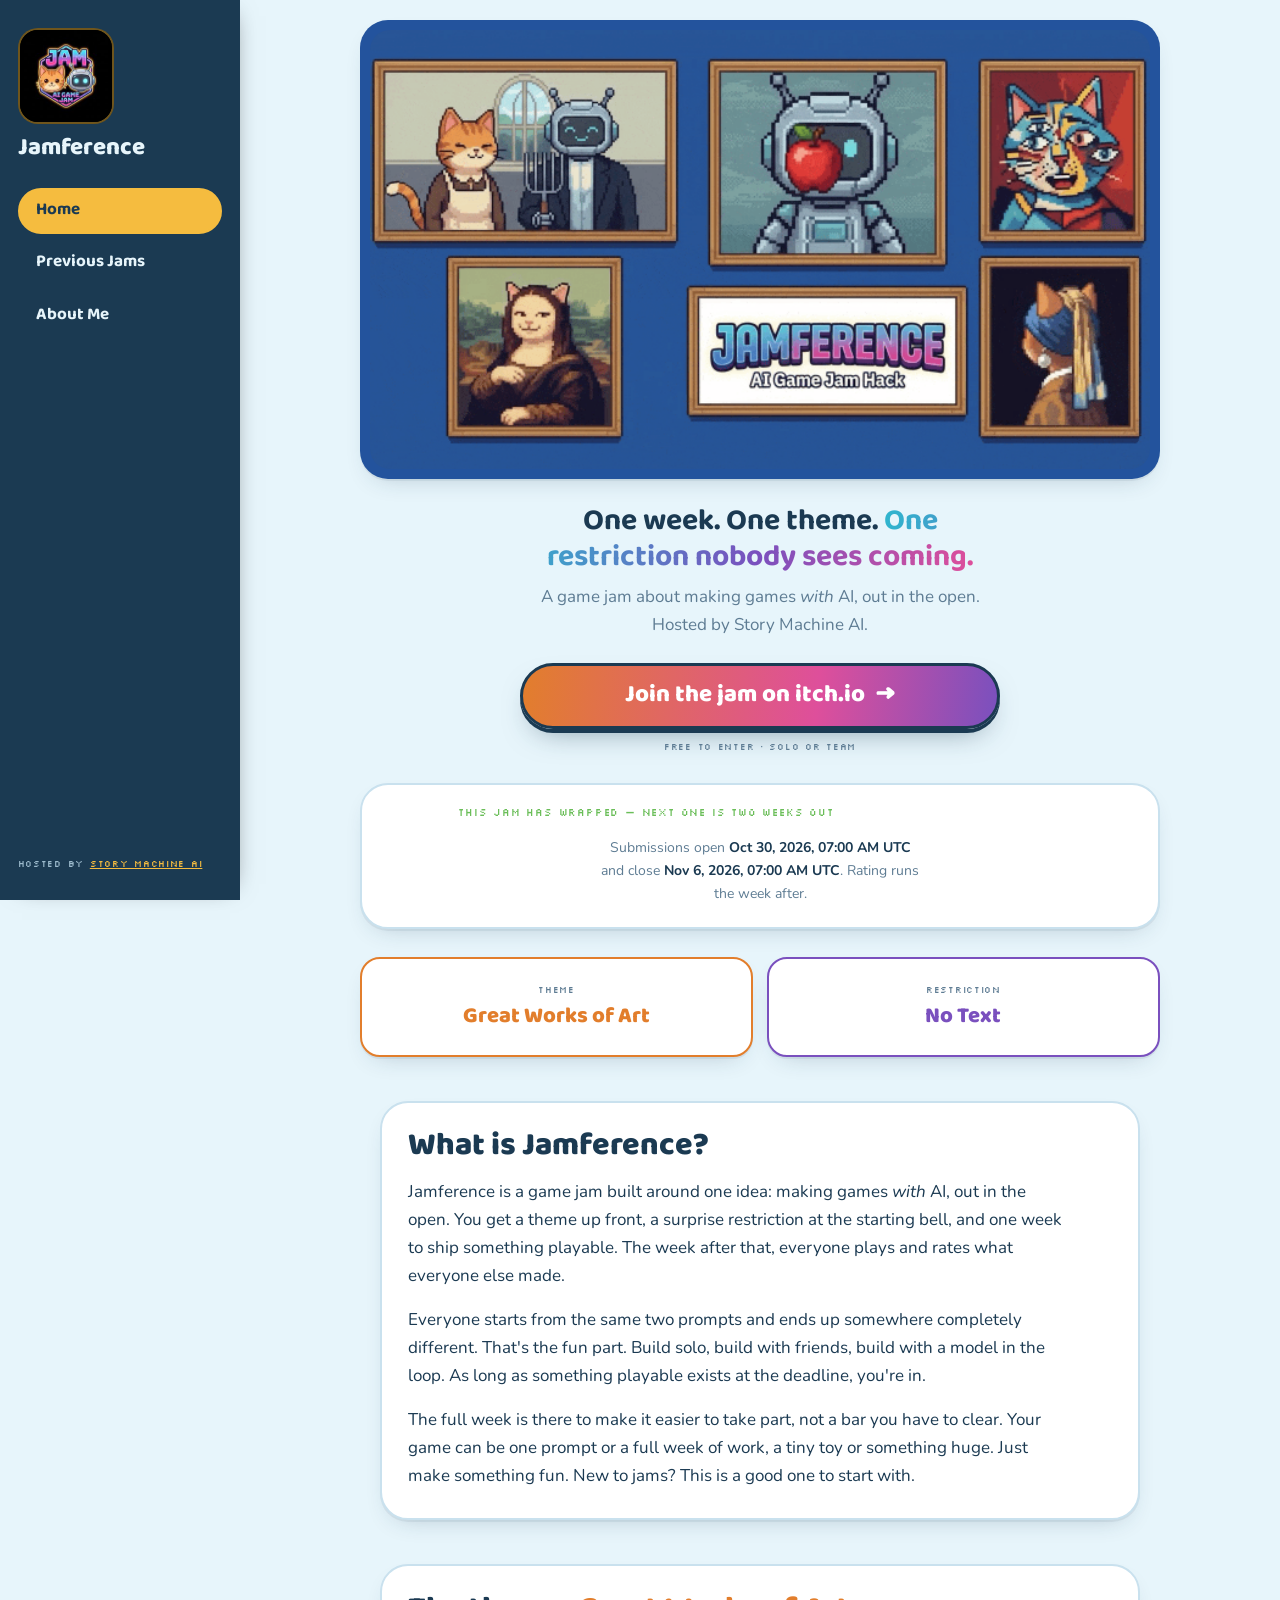
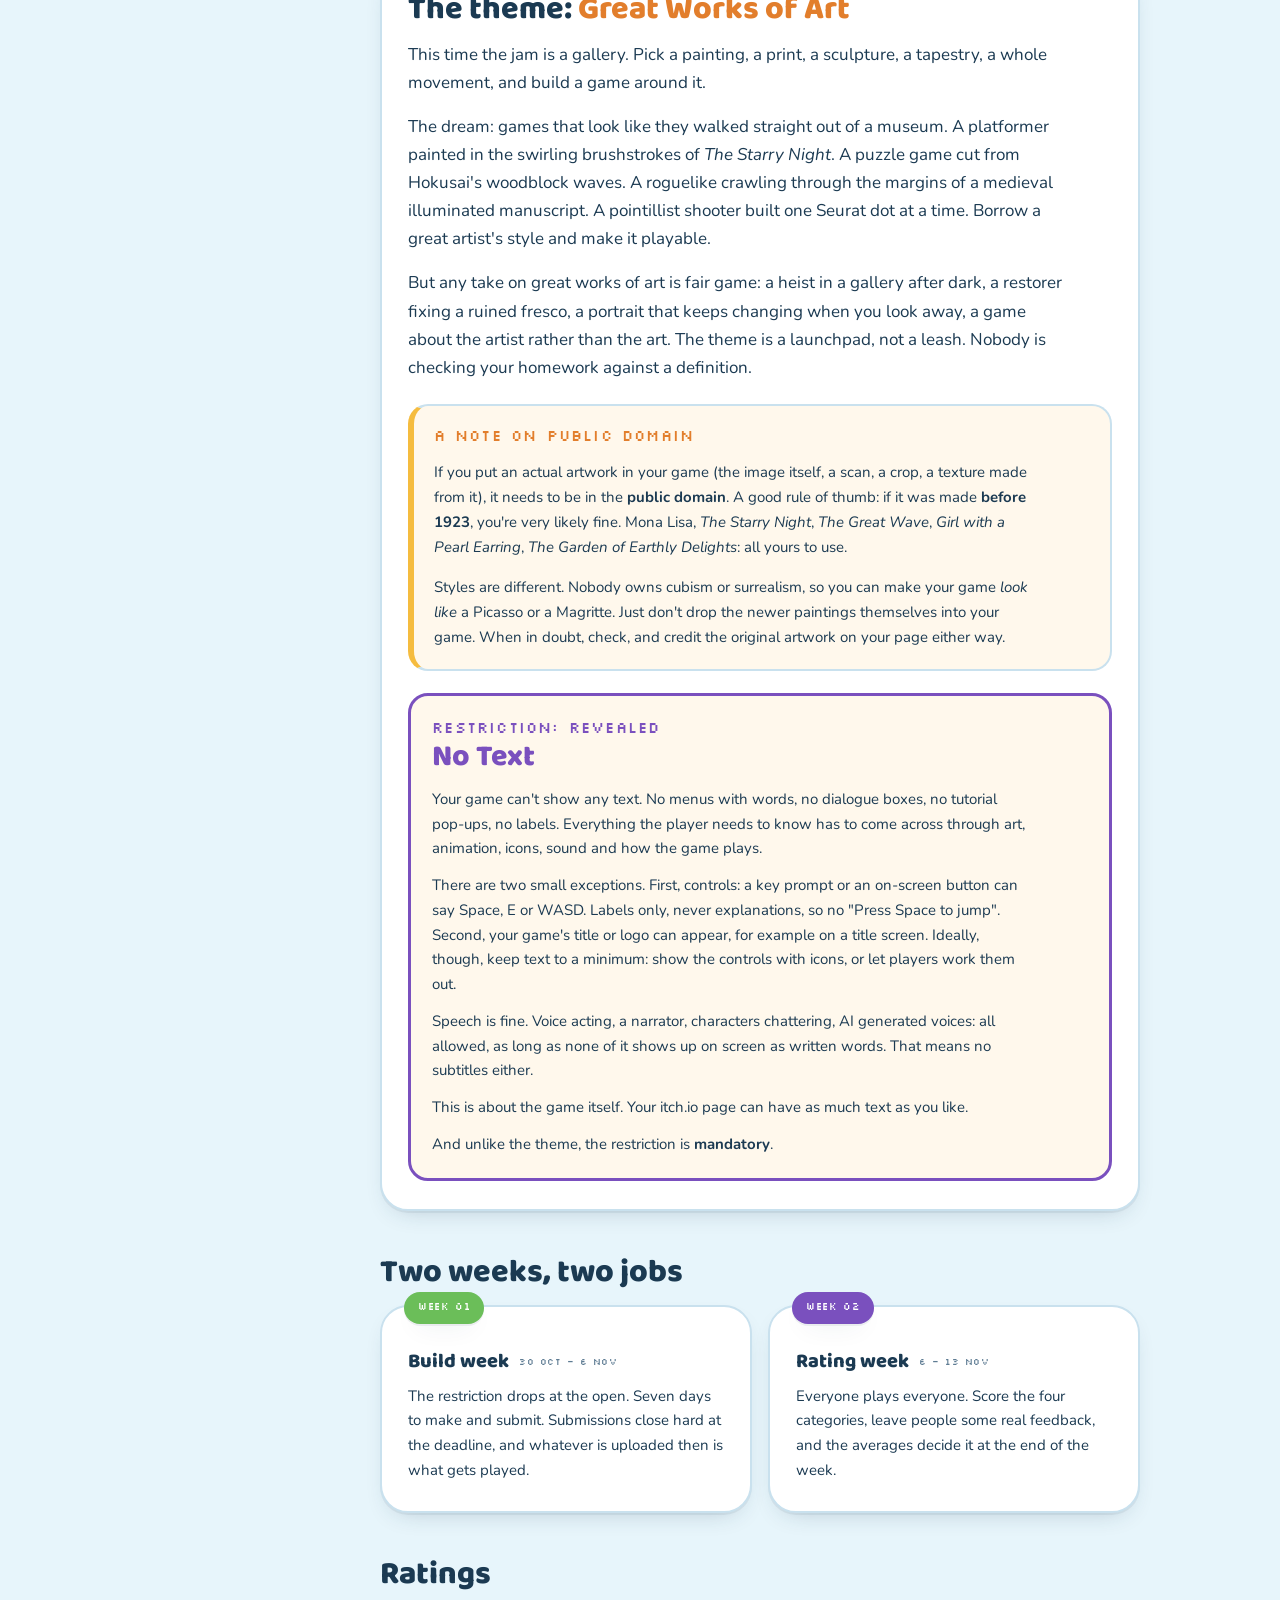
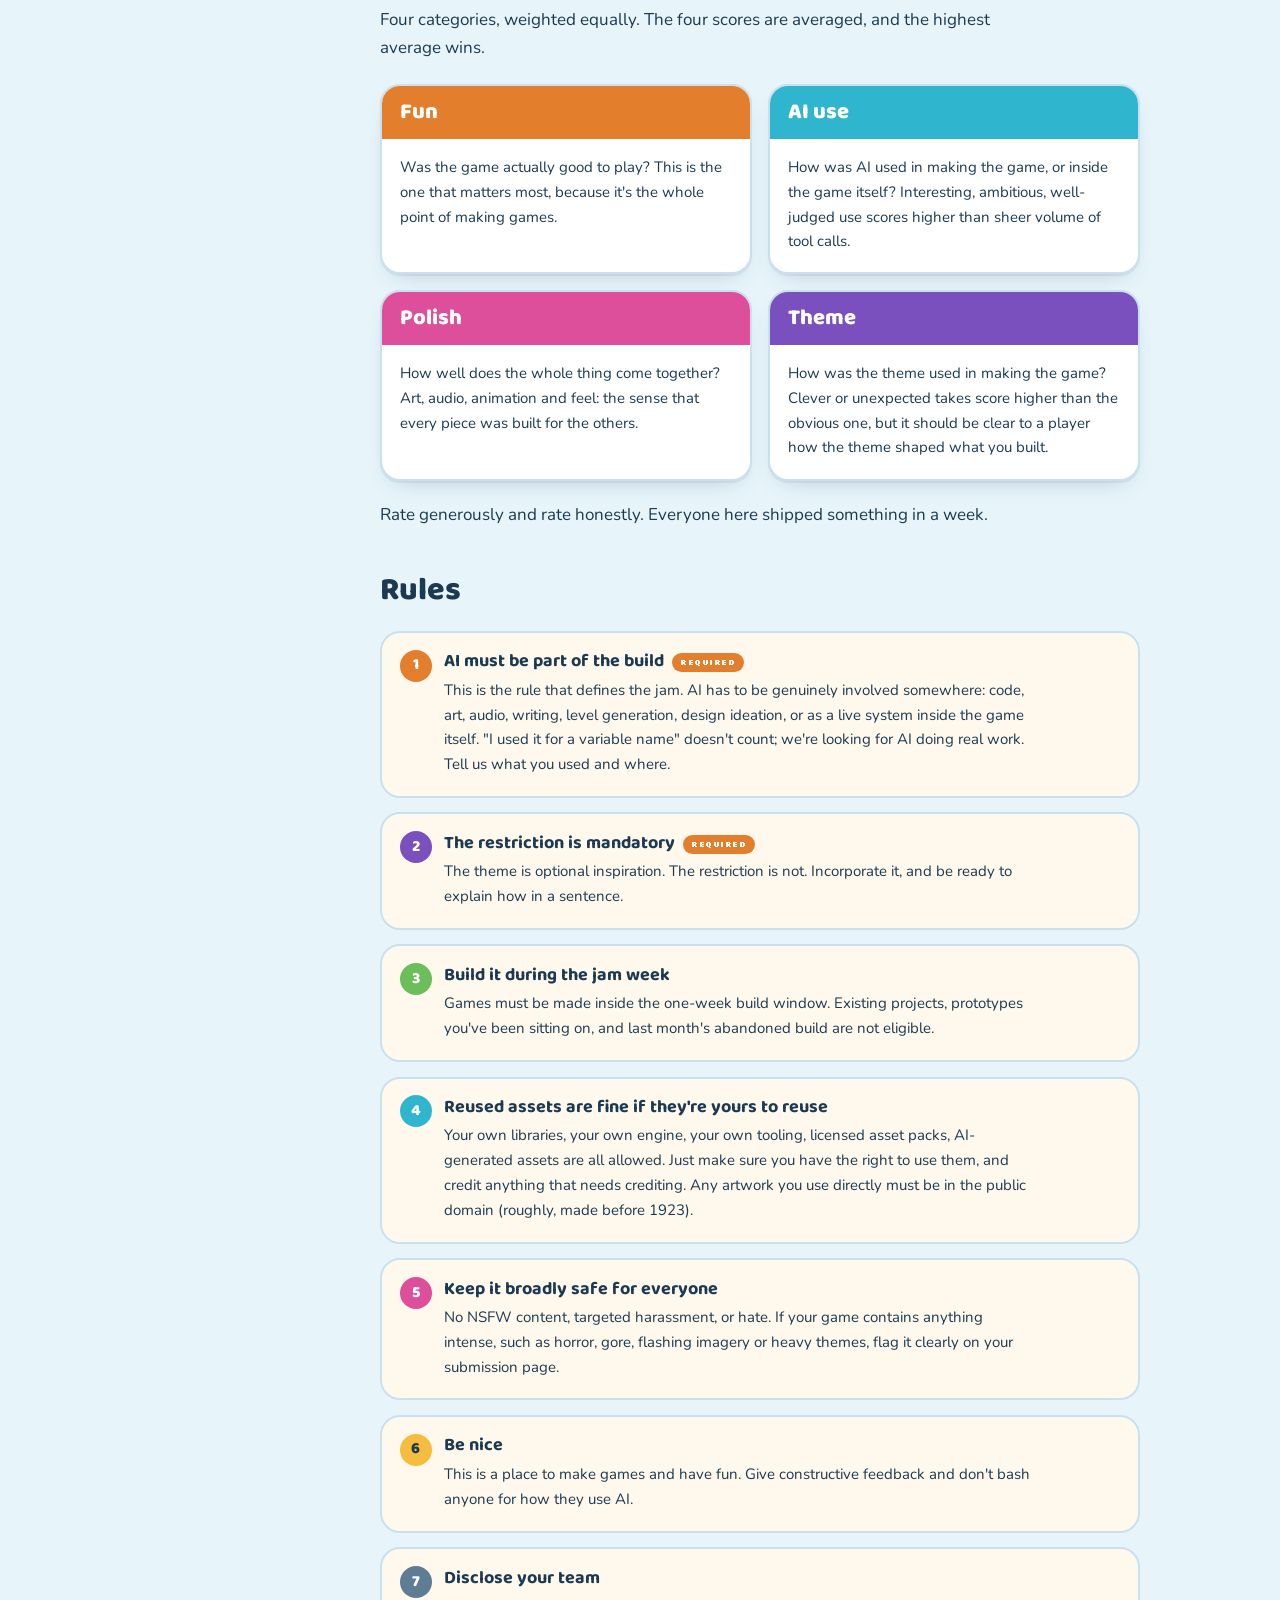
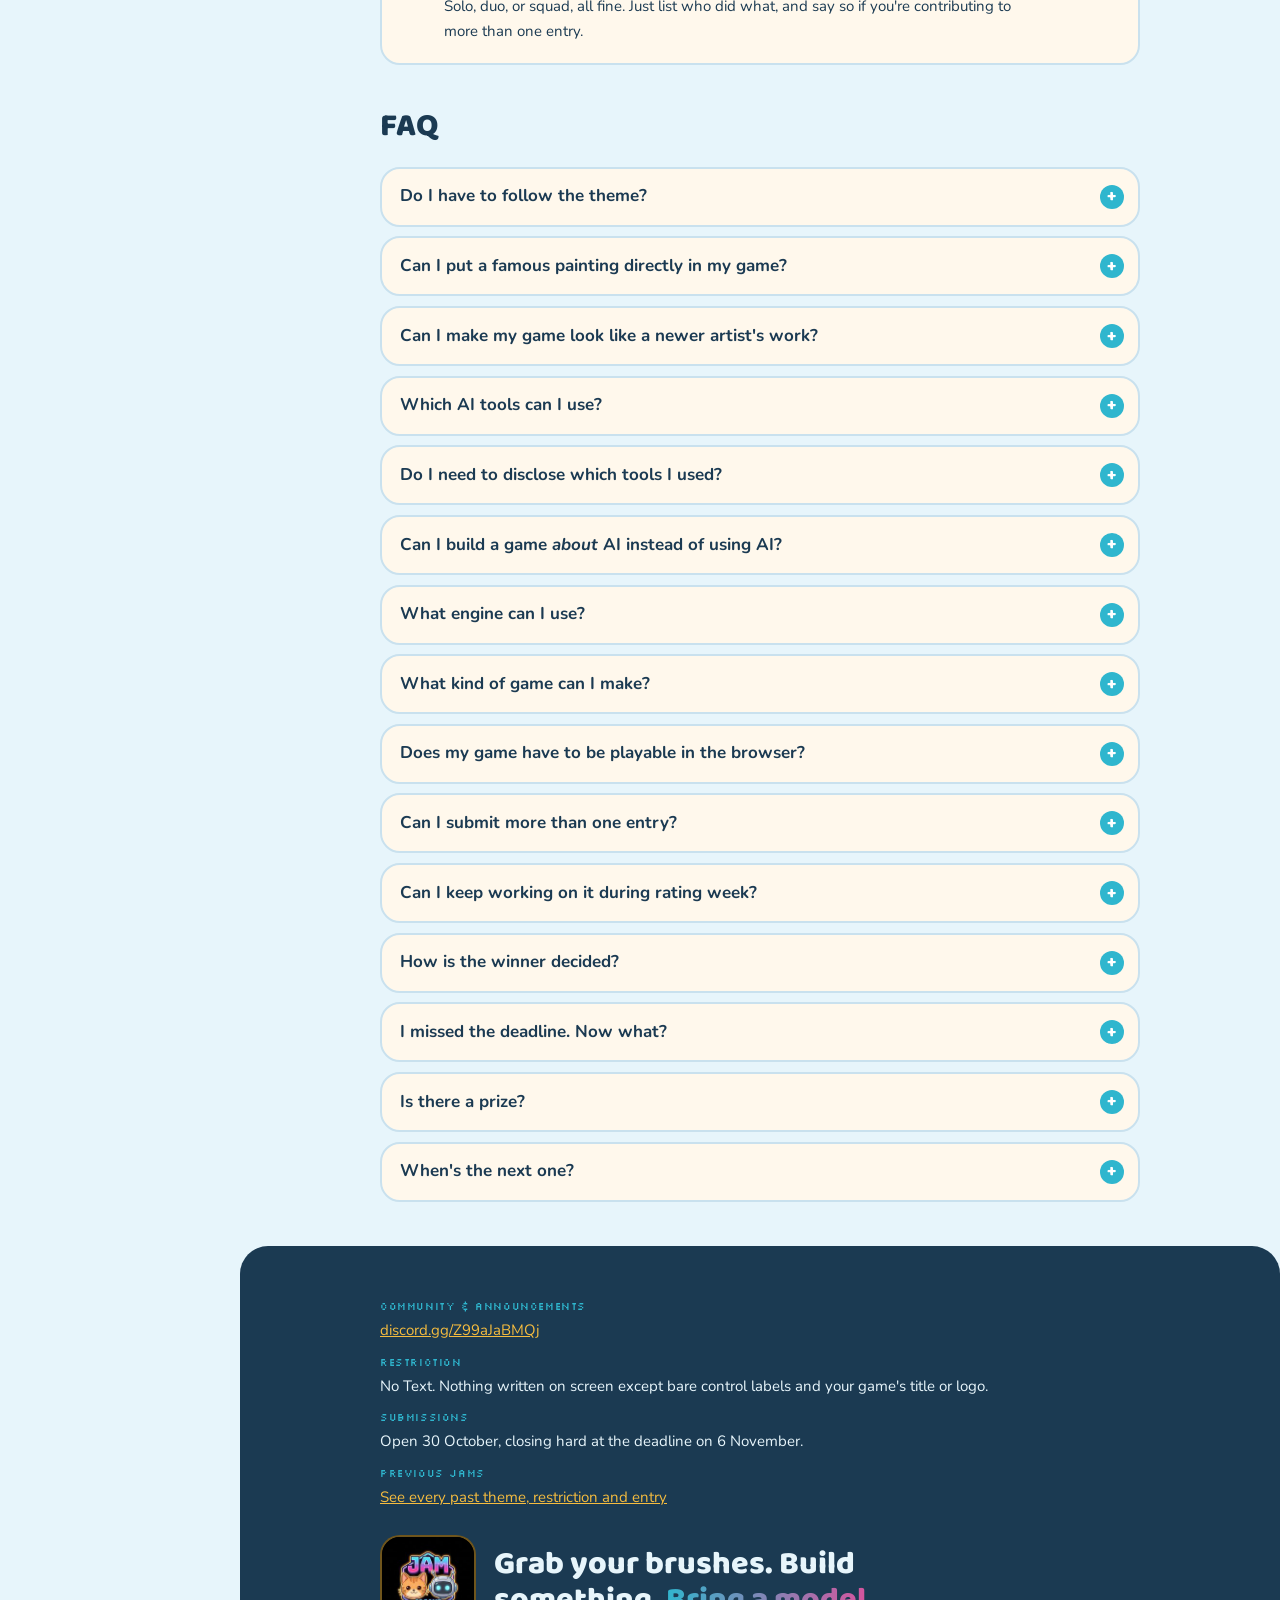
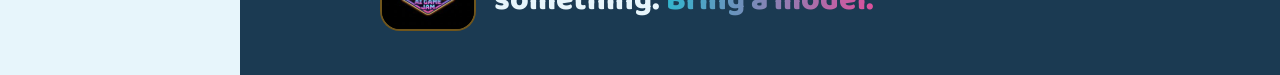
==== commit 58f660ec: "jamference 3 restriction" ====
--- a/index.html
+++ b/index.html
@@ -9,6 +9,7 @@
 <link rel="preconnect" href="https://fonts.googleapis.com">
 <link rel="preconnect" href="https://fonts.gstatic.com" crossorigin>
 <link rel="stylesheet" href="https://fonts.googleapis.com/css2?family=Baloo+2:wght@600;700;800&family=Nunito:ital,wght@0,400;0,600;0,700;1,400&family=Silkscreen:wght@400;700&display=swap">
+<link rel="stylesheet" href="nav.css">
 
 <style>
   :root {
@@ -716,10 +717,21 @@
 </style>
 </head>
 <body>
+<nav class="sidenav" aria-label="Site">
+  <div class="sidenav-inner">
+    <a class="sidenav-brand" href="index.html"><img src="logo-192.jpg" width="96" height="96" alt=""><span>Jamference</span></a>
+    <ul>
+      <li><a class="navlink" href="index.html" aria-current="page">Home</a></li>
+      <li><a class="navlink" href="previous-jams.html">Previous Jams</a></li>
+      <li><a class="navlink" href="about.html">About Me</a></li>
+    </ul>
+    <p class="sidenav-foot">Hosted by <a href="https://storymachine.ai" target="_blank" rel="noopener">Story Machine AI</a></p>
+  </div>
+</nav>
 <div class="wrap hero">
   <h1 class="sr-only">Jamference: AI Game Jam Hack</h1>
   <div class="hero-frame">
-    <img src="Jamference3.gif" alt="Jamference: AI Game Jam Hack, a pixel-art gallery wall of famous paintings restaged with a ginger cat and a friendly robot, from a cat Mona Lisa to a robot with an apple.">
+    <img src="gifs/Jamference3.gif" alt="Jamference: AI Game Jam Hack, a pixel-art gallery wall of famous paintings restaged with a ginger cat and a friendly robot, from a cat Mona Lisa to a robot with an apple.">
   </div>
   <p class="tagline">One week. One theme. <span>One restriction nobody sees coming.</span></p>
   <p class="sub">A game jam about making games <em>with</em> AI, out in the open. Hosted by Story Machine AI.</p>
@@ -752,7 +764,7 @@
     </li>
     <li class="s-restriction">
       <b>Restriction</b>
-      <span class="val">To Be Announced</span>
+      <span class="val">No Text</span>
     </li>
   </ul>
 </div>
@@ -781,10 +793,14 @@
         <p>Styles are different. Nobody owns cubism or surrealism, so you can make your game <em>look like</em> a Picasso or a Magritte. Just don't drop the newer paintings themselves into your game. When in doubt, check, and credit the original artwork on your page either way.</p>
       </div>
 
-      <div class="sealed">
-        <p class="kicker">Restriction: to be announced at the bell</p>
-        <p class="redacted" aria-hidden="true">▓▓▓▓▓ ▓▓▓▓▓▓▓▓ ▓▓ ▓▓▓▓▓ ▓▓▓▓▓▓▓ ▓▓▓▓ ▓▓▓▓▓▓▓▓</p>
-        <p>The restriction lands the second the jam opens, not a minute before. Nobody gets a head start, nobody gets to pre-build around it. And unlike the theme, it's <strong>mandatory</strong>.</p>
+      <div class="sealed revealed">
+        <p class="kicker">Restriction: revealed</p>
+        <p class="reveal-title">No Text</p>
+        <p>Your game can't show any text. No menus with words, no dialogue boxes, no tutorial pop-ups, no labels. Everything the player needs to know has to come across through art, animation, icons, sound and how the game plays.</p>
+        <p>There are two small exceptions. First, controls: a key prompt or an on-screen button can say Space, E or WASD. Labels only, never explanations, so no "Press Space to jump". Second, your game's title or logo can appear, for example on a title screen. Ideally, though, keep text to a minimum: show the controls with icons, or let players work them out.</p>
+        <p>Speech is fine. Voice acting, a narrator, characters chattering, AI generated voices: all allowed, as long as none of it shows up on screen as written words. That means no subtitles either.</p>
+        <p>This is about the game itself. Your itch.io page can have as much text as you like.</p>
+        <p>And unlike the theme, the restriction is <strong>mandatory</strong>.</p>
       </div>
     </div>
   </section>
@@ -937,7 +953,7 @@
   <div class="wrap">
     <ul>
       <li><b>Community &amp; announcements</b> <a href="https://discord.gg/Z99aJaBMQj" target="_blank" rel="noopener">discord.gg/Z99aJaBMQj</a></li>
-      <li><b>Restriction</b> Sealed until the jam opens. Join the Discord to hear it first.</li>
+      <li><b>Restriction</b> No Text. Nothing written on screen except bare control labels and your game's title or logo.</li>
       <li><b>Submissions</b> Open 30 October, closing hard at the deadline on 6 November.</li>
       <li><b>Previous jams</b> <a href="previous-jams.html">See every past theme, restriction and entry</a></li>
     </ul>
--- a/nav.css
+++ b/nav.css
@@ -0,0 +1,128 @@
+/* ---------- site sidebar (shared by every page) ----------
+   Wide screens: fixed rail on the left.
+   Narrow screens: sticky bar across the top. */
+
+.sidenav {
+  position: sticky;
+  top: 0;
+  z-index: 50;
+  background: var(--navy);
+  color: var(--sky);
+  box-shadow: 0 6px 18px -12px rgba(0,0,0,.6);
+}
+
+.sidenav-inner {
+  display: flex;
+  align-items: center;
+  gap: 0.75rem;
+  max-width: 50rem;
+  margin: 0 auto;
+  padding: 0.55rem 1rem;
+}
+
+.sidenav-brand {
+  display: flex;
+  align-items: center;
+  gap: 0.6rem;
+  text-decoration: none;
+  color: var(--sky);
+  flex: none;
+}
+
+.sidenav-brand img {
+  width: 36px;
+  height: 36px;
+  border-radius: 10px;
+  border: 2px solid rgba(245,188,63,.45);
+  background: #000;
+  display: block;
+}
+
+.sidenav-brand span {
+  font-family: var(--display);
+  font-weight: 800;
+  font-size: 1.125rem;
+  line-height: 1;
+}
+
+.sidenav ul {
+  list-style: none;
+  margin: 0 0 0 auto;
+  padding: 0;
+  display: flex;
+  gap: 0.3rem;
+}
+
+.sidenav a.navlink {
+  display: block;
+  text-decoration: none;
+  color: var(--sky);
+  font-family: var(--display);
+  font-weight: 700;
+  font-size: 0.9375rem;
+  line-height: 1.1;
+  white-space: nowrap;
+  border: 2px solid transparent;
+  border-radius: 999px;
+  padding: 0.45rem 0.75rem 0.5rem;
+  transition: background .14s ease, border-color .14s ease, color .14s ease;
+}
+
+.sidenav a.navlink:hover { background: rgba(255,255,255,.08); }
+
+.sidenav a.navlink[aria-current="page"] {
+  color: var(--navy);
+  background: var(--gold);
+  border-color: var(--gold);
+}
+
+.sidenav a:focus-visible { outline: 3px solid var(--cyan); outline-offset: 2px; }
+
+@media (max-width: 30rem) {
+  .sidenav-brand span { display: none; }
+  .sidenav ul { gap: 0.15rem; }
+  .sidenav a.navlink { font-size: 0.875rem; padding: 0.45rem 0.6rem 0.5rem; }
+}
+
+/* rail layout */
+@media (min-width: 64rem) {
+  body { padding-left: 15rem; }
+
+  .sidenav {
+    position: fixed;
+    top: 0;
+    left: 0;
+    bottom: 0;
+    width: 15rem;
+    box-shadow: 6px 0 24px -16px rgba(0,0,0,.6);
+  }
+
+  .sidenav-inner {
+    flex-direction: column;
+    align-items: stretch;
+    gap: 1.75rem;
+    height: 100%;
+    padding: 1.75rem 1.1rem;
+  }
+
+  .sidenav-brand { flex-direction: column; align-items: flex-start; gap: 0.75rem; }
+  .sidenav-brand img { width: 96px; height: 96px; border-radius: var(--r-md); }
+  .sidenav-brand span { font-size: 1.5rem; }
+
+  .sidenav ul { flex-direction: column; margin: 0; gap: 0.4rem; }
+  .sidenav a.navlink { font-size: 1.0625rem; padding: 0.7rem 1rem 0.75rem; }
+
+  .sidenav-foot {
+    margin-top: auto;
+    font-family: var(--pixel);
+    font-size: 0.5625rem;
+    letter-spacing: 0.08em;
+    text-transform: uppercase;
+    color: #9DBBCD;
+  }
+  .sidenav-foot a { color: var(--gold); }
+}
+
+@media (max-width: 63.99rem) {
+  .sidenav-foot { display: none; }
+}
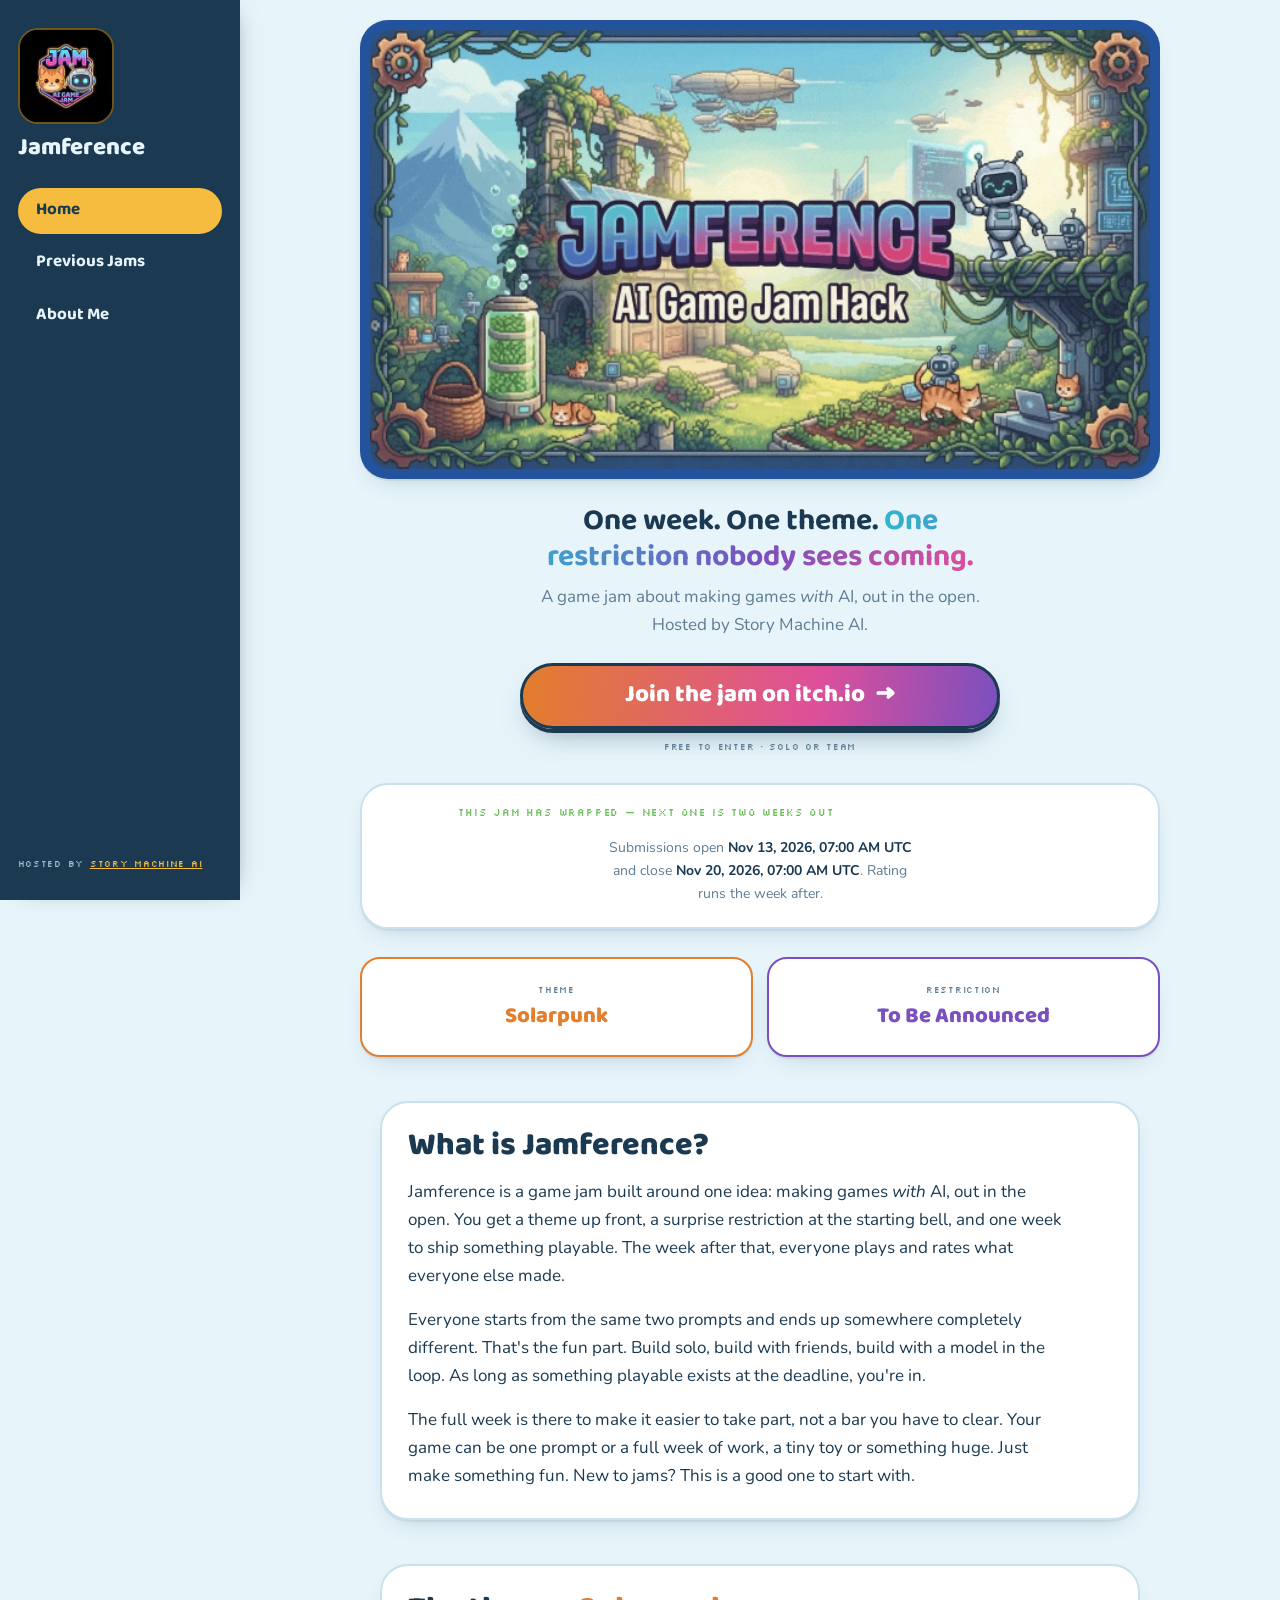
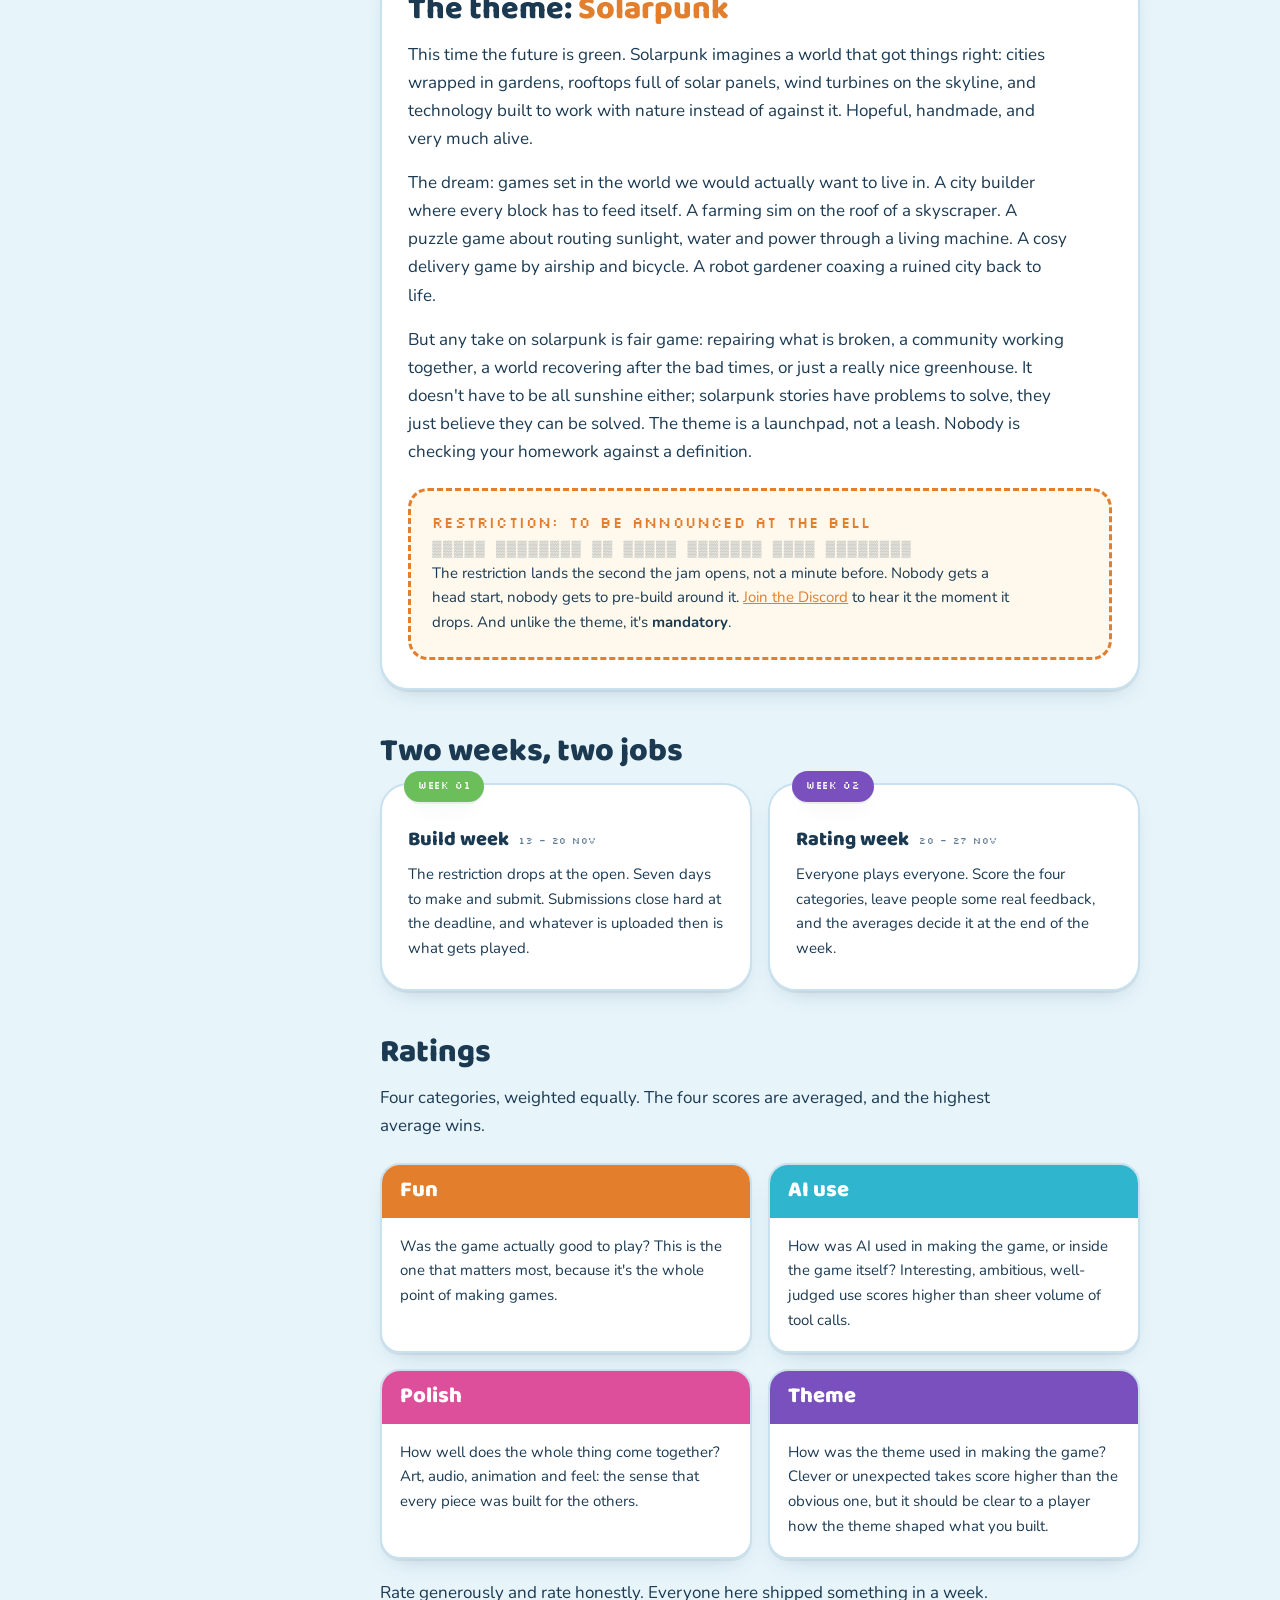
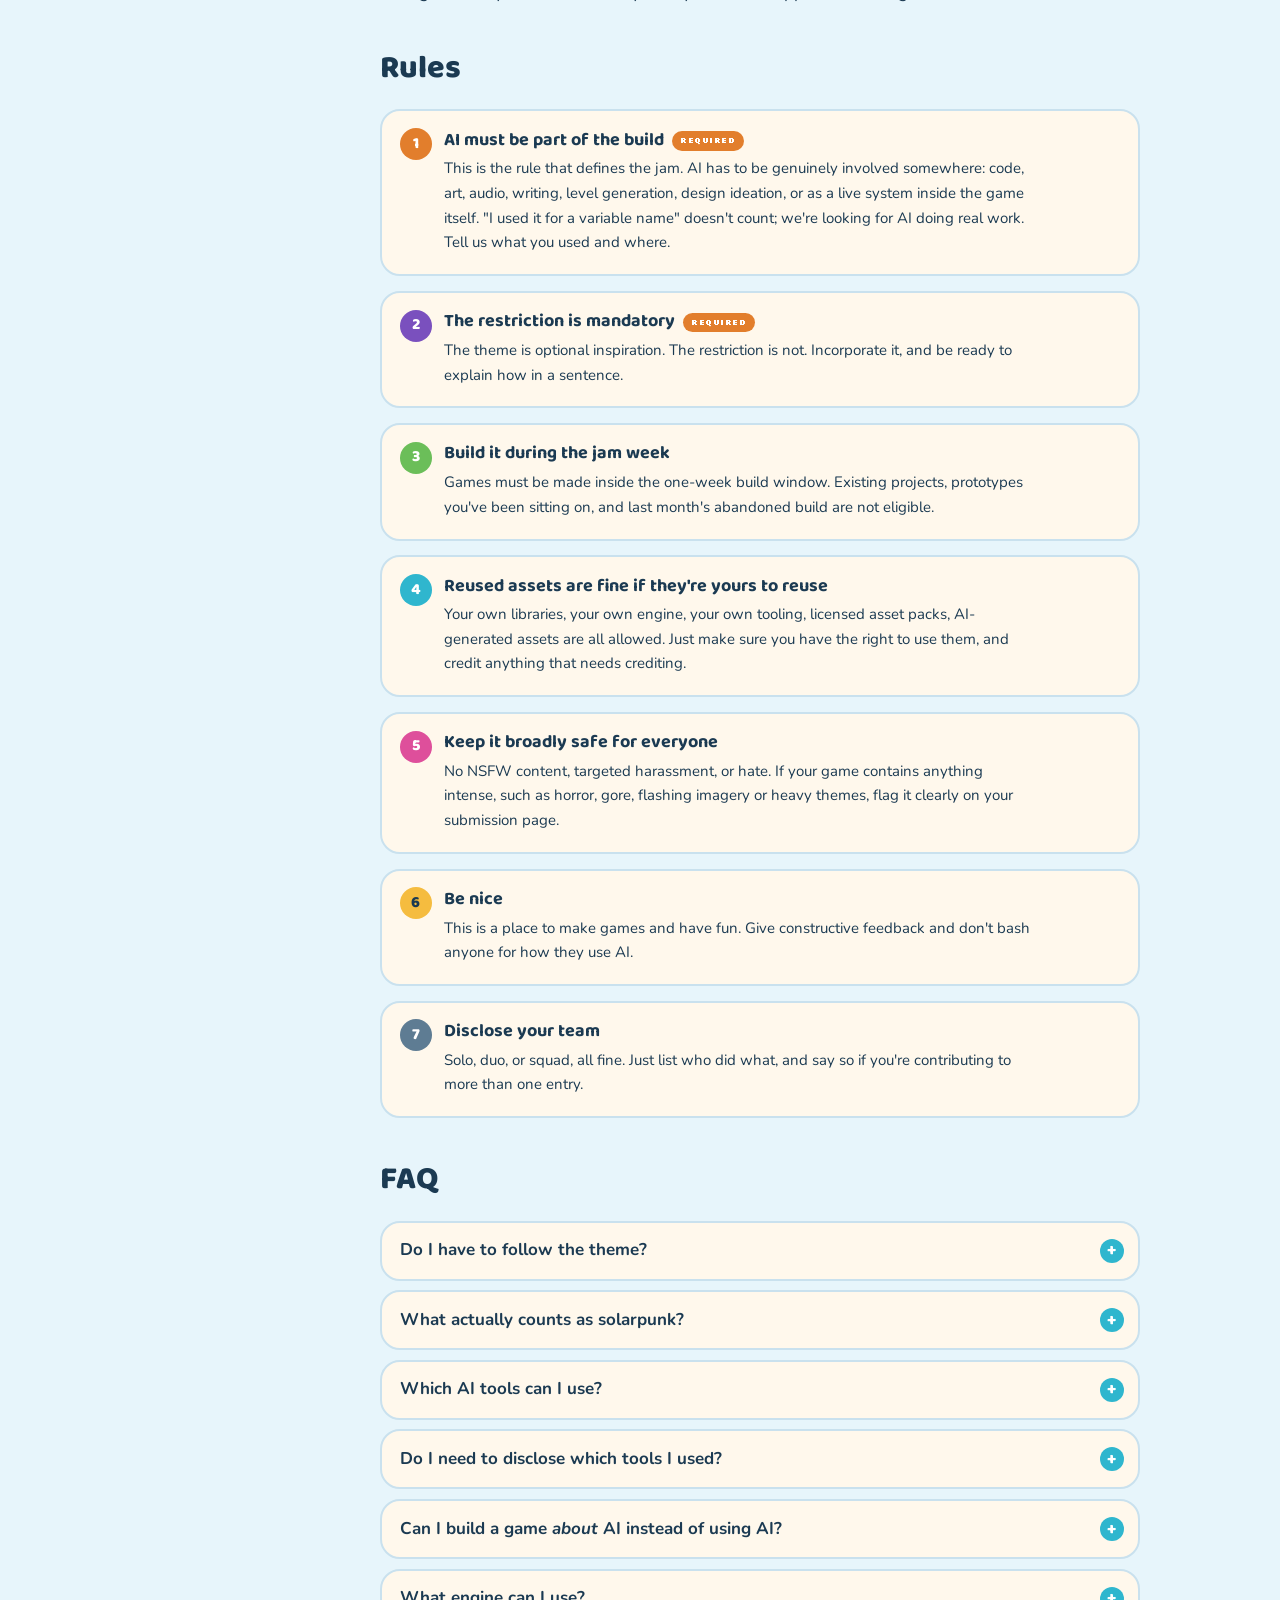
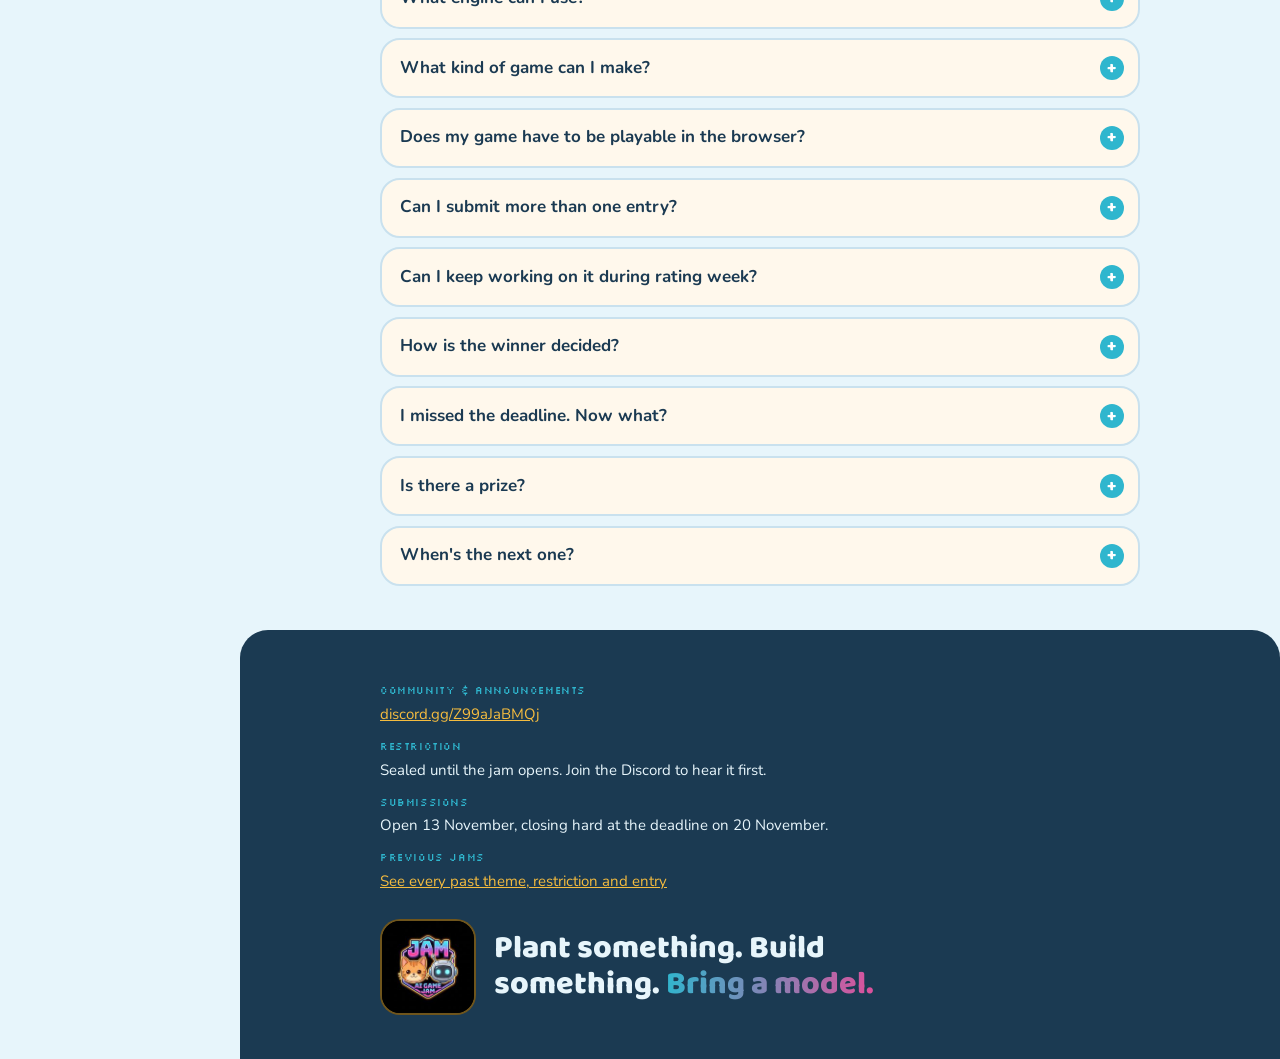
==== commit 730047a9: "Jamference 4 included" ====
--- a/index.html
+++ b/index.html
@@ -731,22 +731,22 @@
 <div class="wrap hero">
   <h1 class="sr-only">Jamference: AI Game Jam Hack</h1>
   <div class="hero-frame">
-    <img src="gifs/Jamference3.gif" alt="Jamference: AI Game Jam Hack, a pixel-art gallery wall of famous paintings restaged with a ginger cat and a friendly robot, from a cat Mona Lisa to a robot with an apple.">
+    <img src="gifs/jamference4.gif" alt="Jamference: AI Game Jam Hack, a pixel-art solarpunk city of vine-covered ruins, rooftop gardens and airships, where a friendly robot and ginger cats tend vegetable beds.">
   </div>
   <p class="tagline">One week. One theme. <span>One restriction nobody sees coming.</span></p>
   <p class="sub">A game jam about making games <em>with</em> AI, out in the open. Hosted by Story Machine AI.</p>
 
   <div class="cta-row">
-    <a class="cta" href="https://itch.io/jam/jamference-ai-game-jam-hack-3" target="_blank" rel="noopener">
+    <a class="cta" href="https://itch.io/jam/jamference-ai-game-jam-hack-4" target="_blank" rel="noopener">
       Join the jam on itch.io <span class="arrow" aria-hidden="true">&rarr;</span>
     </a>
   </div>
   <p class="cta-note">Free to enter &middot; Solo or team</p>
 
   <div class="countdown" id="countdown"
-       data-open="2026-10-30T07:00:00Z"
-       data-close="2026-11-06T07:00:00Z"
-       data-results="2026-11-13T07:00:00Z">
+       data-open="2026-11-13T07:00:00Z"
+       data-close="2026-11-20T07:00:00Z"
+       data-results="2026-11-27T07:00:00Z">
     <p class="kicker" id="cd-label">Jam opens in</p>
     <div class="clock" id="cd-clock" role="timer" aria-live="off">
       <div class="unit"><span class="num" data-unit="d">--</span><span class="lab">days</span></div>
@@ -754,17 +754,17 @@
       <div class="unit"><span class="num" data-unit="m">--</span><span class="lab">mins</span></div>
       <div class="unit"><span class="num" data-unit="s">--</span><span class="lab">secs</span></div>
     </div>
-    <p class="cd-dates" id="cd-dates">Submissions open <b><time datetime="2026-10-30T07:00:00Z">30 Oct 2026, 07:00 UTC</time></b> and close <b><time datetime="2026-11-06T07:00:00Z">6 Nov 2026, 07:00 UTC</time></b>. Rating runs the week after.</p>
+    <p class="cd-dates" id="cd-dates">Submissions open <b><time datetime="2026-11-13T07:00:00Z">13 Nov 2026, 07:00 UTC</time></b> and close <b><time datetime="2026-11-20T07:00:00Z">20 Nov 2026, 07:00 UTC</time></b>. Rating runs the week after.</p>
   </div>
 
   <ul class="spec">
     <li class="s-theme">
       <b>Theme</b>
-      <span class="val">Great Works of Art</span>
+      <span class="val">Solarpunk</span>
     </li>
     <li class="s-restriction">
       <b>Restriction</b>
-      <span class="val">No Text</span>
+      <span class="val">To Be Announced</span>
     </li>
   </ul>
 </div>
@@ -782,25 +782,15 @@
 
   <section>
     <div class="card">
-      <h2>The theme: <span class="paw">Great Works of Art</span></h2>
-      <p>This time the jam is a gallery. Pick a painting, a print, a sculpture, a tapestry, a whole movement, and build a game around it.</p>
-      <p>The dream: games that look like they walked straight out of a museum. A platformer painted in the swirling brushstrokes of <em>The Starry Night</em>. A puzzle game cut from Hokusai's woodblock waves. A roguelike crawling through the margins of a medieval illuminated manuscript. A pointillist shooter built one Seurat dot at a time. Borrow a great artist's style and make it playable.</p>
-      <p>But any take on great works of art is fair game: a heist in a gallery after dark, a restorer fixing a ruined fresco, a portrait that keeps changing when you look away, a game about the artist rather than the art. The theme is a launchpad, not a leash. Nobody is checking your homework against a definition.</p>
-
-      <div class="pd-note">
-        <p class="kicker">A note on public domain</p>
-        <p>If you put an actual artwork in your game (the image itself, a scan, a crop, a texture made from it), it needs to be in the <strong>public domain</strong>. A good rule of thumb: if it was made <strong>before 1923</strong>, you're very likely fine. Mona Lisa, <em>The Starry Night</em>, <em>The Great Wave</em>, <em>Girl with a Pearl Earring</em>, <em>The Garden of Earthly Delights</em>: all yours to use.</p>
-        <p>Styles are different. Nobody owns cubism or surrealism, so you can make your game <em>look like</em> a Picasso or a Magritte. Just don't drop the newer paintings themselves into your game. When in doubt, check, and credit the original artwork on your page either way.</p>
-      </div>
-
-      <div class="sealed revealed">
-        <p class="kicker">Restriction: revealed</p>
-        <p class="reveal-title">No Text</p>
-        <p>Your game can't show any text. No menus with words, no dialogue boxes, no tutorial pop-ups, no labels. Everything the player needs to know has to come across through art, animation, icons, sound and how the game plays.</p>
-        <p>There are two small exceptions. First, controls: a key prompt or an on-screen button can say Space, E or WASD. Labels only, never explanations, so no "Press Space to jump". Second, your game's title or logo can appear, for example on a title screen. Ideally, though, keep text to a minimum: show the controls with icons, or let players work them out.</p>
-        <p>Speech is fine. Voice acting, a narrator, characters chattering, AI generated voices: all allowed, as long as none of it shows up on screen as written words. That means no subtitles either.</p>
-        <p>This is about the game itself. Your itch.io page can have as much text as you like.</p>
-        <p>And unlike the theme, the restriction is <strong>mandatory</strong>.</p>
+      <h2>The theme: <span class="paw">Solarpunk</span></h2>
+      <p>This time the future is green. Solarpunk imagines a world that got things right: cities wrapped in gardens, rooftops full of solar panels, wind turbines on the skyline, and technology built to work with nature instead of against it. Hopeful, handmade, and very much alive.</p>
+      <p>The dream: games set in the world we would actually want to live in. A city builder where every block has to feed itself. A farming sim on the roof of a skyscraper. A puzzle game about routing sunlight, water and power through a living machine. A cosy delivery game by airship and bicycle. A robot gardener coaxing a ruined city back to life.</p>
+      <p>But any take on solarpunk is fair game: repairing what is broken, a community working together, a world recovering after the bad times, or just a really nice greenhouse. It doesn't have to be all sunshine either; solarpunk stories have problems to solve, they just believe they can be solved. The theme is a launchpad, not a leash. Nobody is checking your homework against a definition.</p>
+
+      <div class="sealed">
+        <p class="kicker">Restriction: to be announced at the bell</p>
+        <p class="redacted" aria-hidden="true">▓▓▓▓▓ ▓▓▓▓▓▓▓▓ ▓▓ ▓▓▓▓▓ ▓▓▓▓▓▓▓ ▓▓▓▓ ▓▓▓▓▓▓▓▓</p>
+        <p>The restriction lands the second the jam opens, not a minute before. Nobody gets a head start, nobody gets to pre-build around it. <a href="https://discord.gg/Z99aJaBMQj" target="_blank" rel="noopener">Join the Discord</a> to hear it the moment it drops. And unlike the theme, it's <strong>mandatory</strong>.</p>
       </div>
     </div>
   </section>
@@ -810,12 +800,12 @@
     <div class="weeks">
       <div class="card week">
         <span class="badge b1">Week 01</span>
-        <h3>Build week <span class="wk-date">30 Oct &ndash; 6 Nov</span></h3>
+        <h3>Build week <span class="wk-date">13 &ndash; 20 Nov</span></h3>
         <p>The restriction drops at the open. Seven days to make and submit. Submissions close hard at the deadline, and whatever is uploaded then is what gets played.</p>
       </div>
       <div class="card week">
         <span class="badge b2">Week 02</span>
-        <h3>Rating week <span class="wk-date">6 &ndash; 13 Nov</span></h3>
+        <h3>Rating week <span class="wk-date">20 &ndash; 27 Nov</span></h3>
         <p>Everyone plays everyone. Score the four categories, leave people some real feedback, and the averages decide it at the end of the week.</p>
       </div>
     </div>
@@ -864,7 +854,7 @@
       </li>
       <li>
         <h3>Reused assets are fine if they're yours to reuse</h3>
-        <p>Your own libraries, your own engine, your own tooling, licensed asset packs, AI-generated assets are all allowed. Just make sure you have the right to use them, and credit anything that needs crediting. Any artwork you use directly must be in the public domain (roughly, made before 1923).</p>
+        <p>Your own libraries, your own engine, your own tooling, licensed asset packs, AI-generated assets are all allowed. Just make sure you have the right to use them, and credit anything that needs crediting.</p>
       </li>
       <li>
         <h3>Keep it broadly safe for everyone</h3>
@@ -886,15 +876,11 @@
     <div class="faq">
       <details>
         <summary>Do I have to follow the theme?</summary>
-        <p>No. "Great Works of Art" is there to spark ideas, and only the restriction is compulsory. Skipping it won't disqualify you, but Theme is one of the four rating categories, so a game that ignores it will score lower there.</p>
-      </details>
-      <details>
-        <summary>Can I put a famous painting directly in my game?</summary>
-        <p>Yes, if it's in the public domain. Roughly, that means it was made before 1923. Credit the artwork and the artist on your page.</p>
-      </details>
-      <details>
-        <summary>Can I make my game look like a newer artist's work?</summary>
-        <p>Go for it. Art styles and movements are free for everyone. You just can't use the newer artworks themselves.</p>
+        <p>No. "Solarpunk" is there to spark ideas, and only the restriction is compulsory. Skipping it won't disqualify you, but Theme is one of the four rating categories, so a game that ignores it will score lower there.</p>
+      </details>
+      <details>
+        <summary>What actually counts as solarpunk?</summary>
+        <p>Think of it as the opposite of cyberpunk: a future that is hopeful rather than grim. Renewable energy, plants everywhere, communities, repair and reuse, technology that serves people and nature. If your game feels like it is building a better world, you're on theme.</p>
       </details>
       <details>
         <summary>Which AI tools can I use?</summary>
@@ -953,13 +939,13 @@
   <div class="wrap">
     <ul>
       <li><b>Community &amp; announcements</b> <a href="https://discord.gg/Z99aJaBMQj" target="_blank" rel="noopener">discord.gg/Z99aJaBMQj</a></li>
-      <li><b>Restriction</b> No Text. Nothing written on screen except bare control labels and your game's title or logo.</li>
-      <li><b>Submissions</b> Open 30 October, closing hard at the deadline on 6 November.</li>
+      <li><b>Restriction</b> Sealed until the jam opens. Join the Discord to hear it first.</li>
+      <li><b>Submissions</b> Open 13 November, closing hard at the deadline on 20 November.</li>
       <li><b>Previous jams</b> <a href="previous-jams.html">See every past theme, restriction and entry</a></li>
     </ul>
     <div class="signrow">
       <img class="emblem" src="logo-192.jpg" width="96" height="96" alt="Jamference AI Game Jam logo: a ginger cat and a robot under neon lettering.">
-      <p class="signoff">Grab your brushes. Build something. <span>Bring a model.</span></p>
+      <p class="signoff">Plant something. Build something. <span>Bring a model.</span></p>
     </div>
   </div>
 </footer>
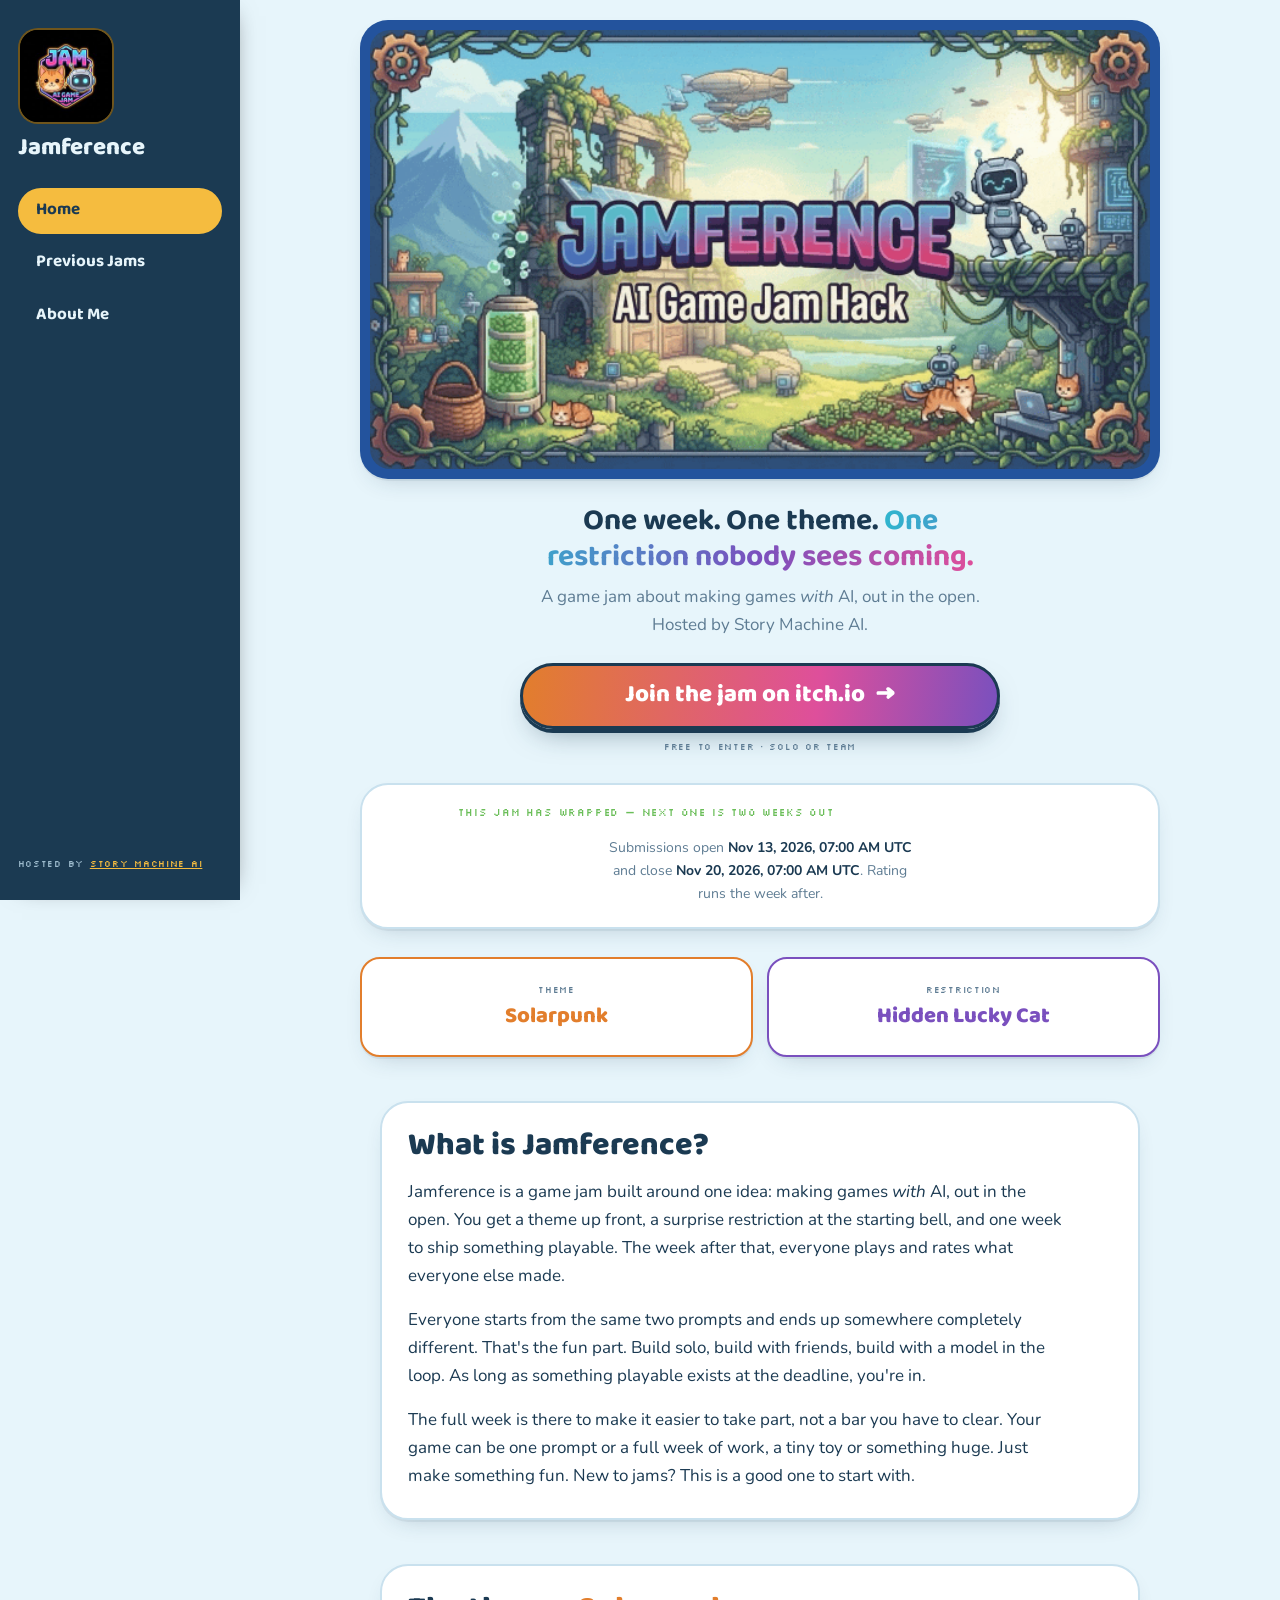
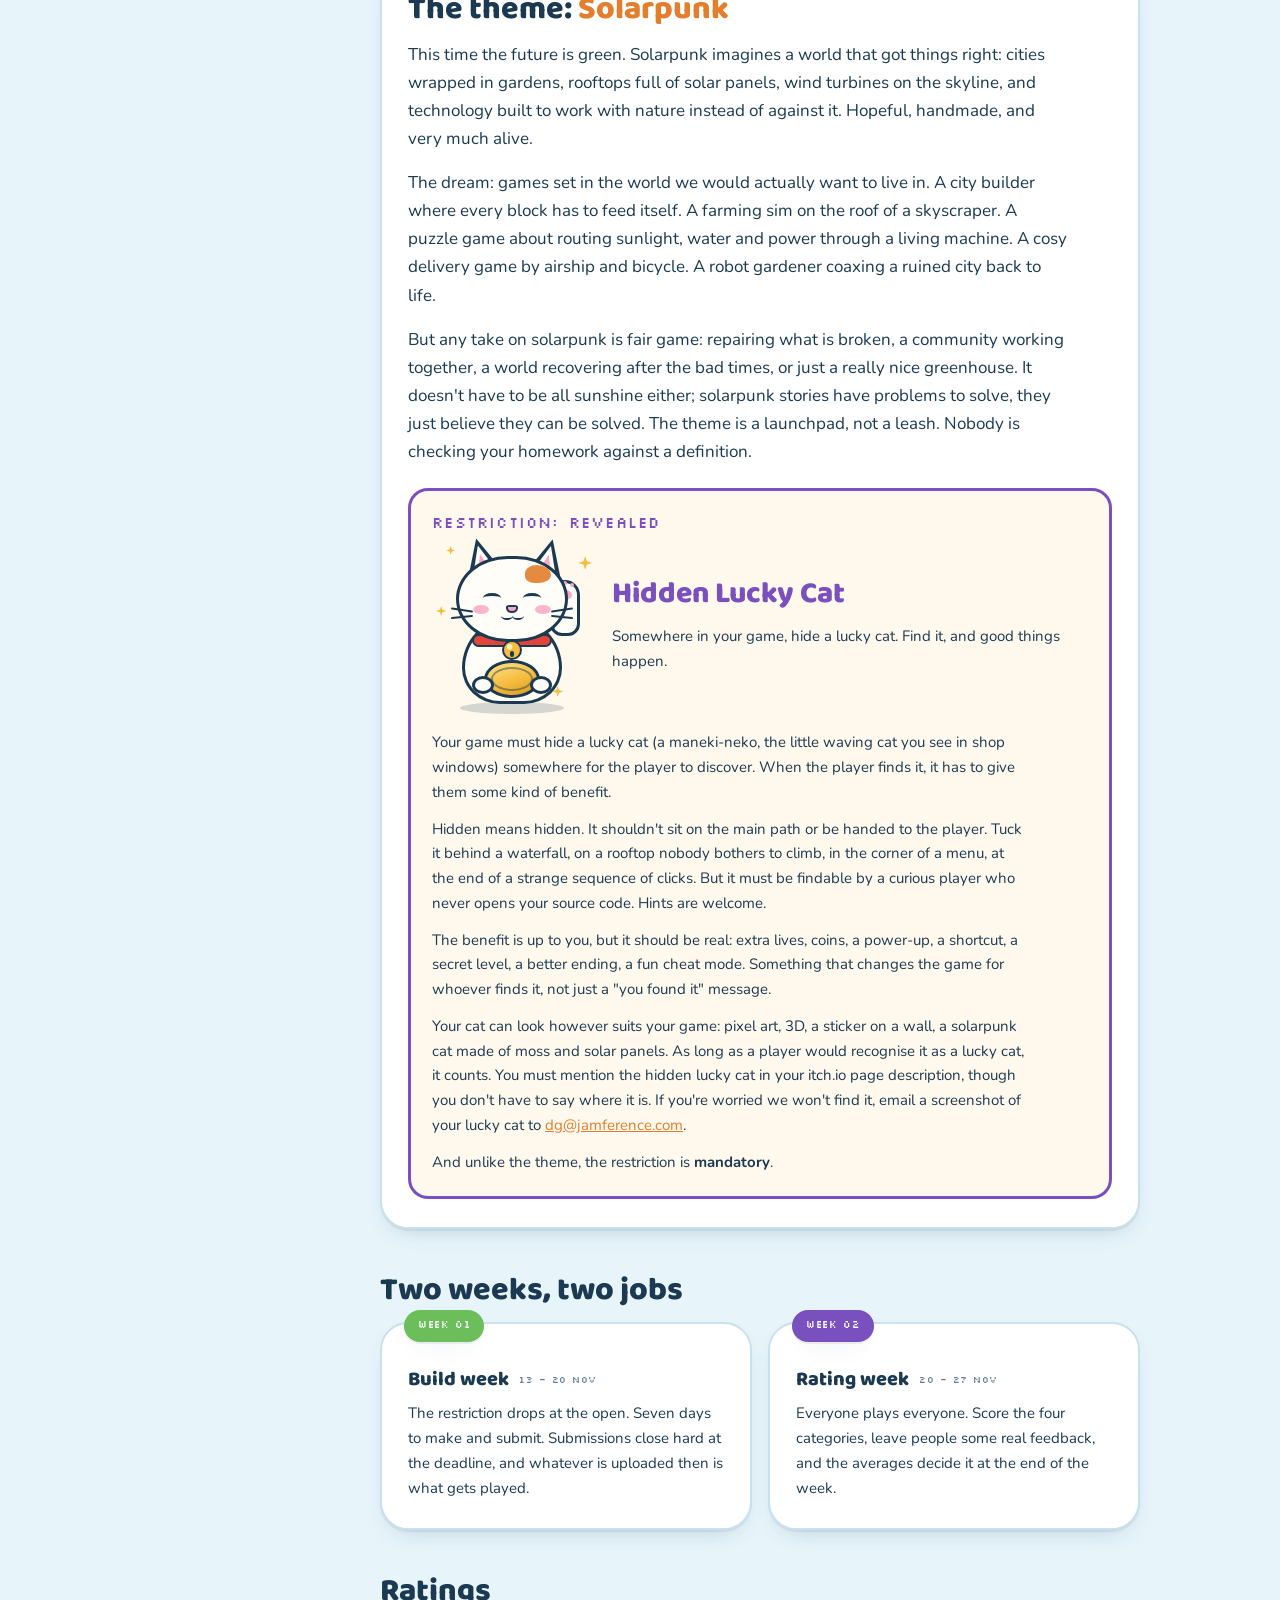
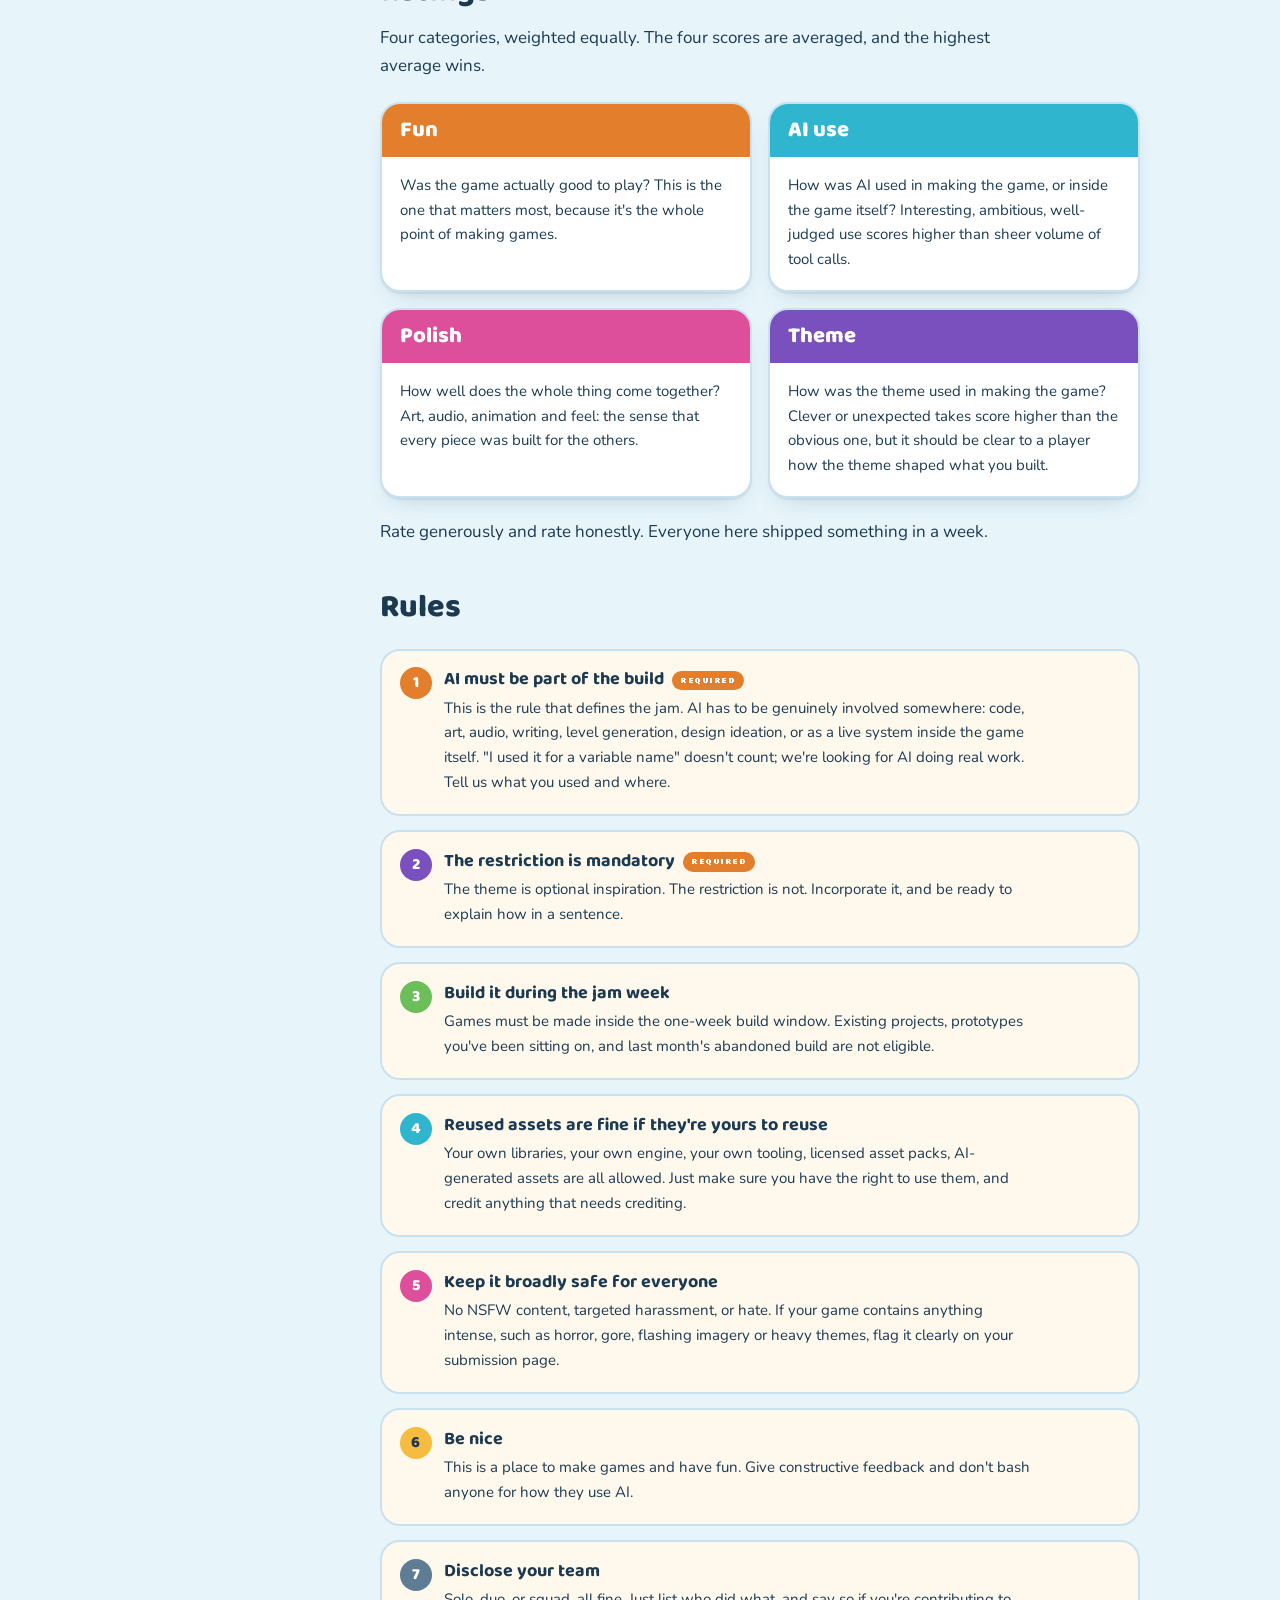
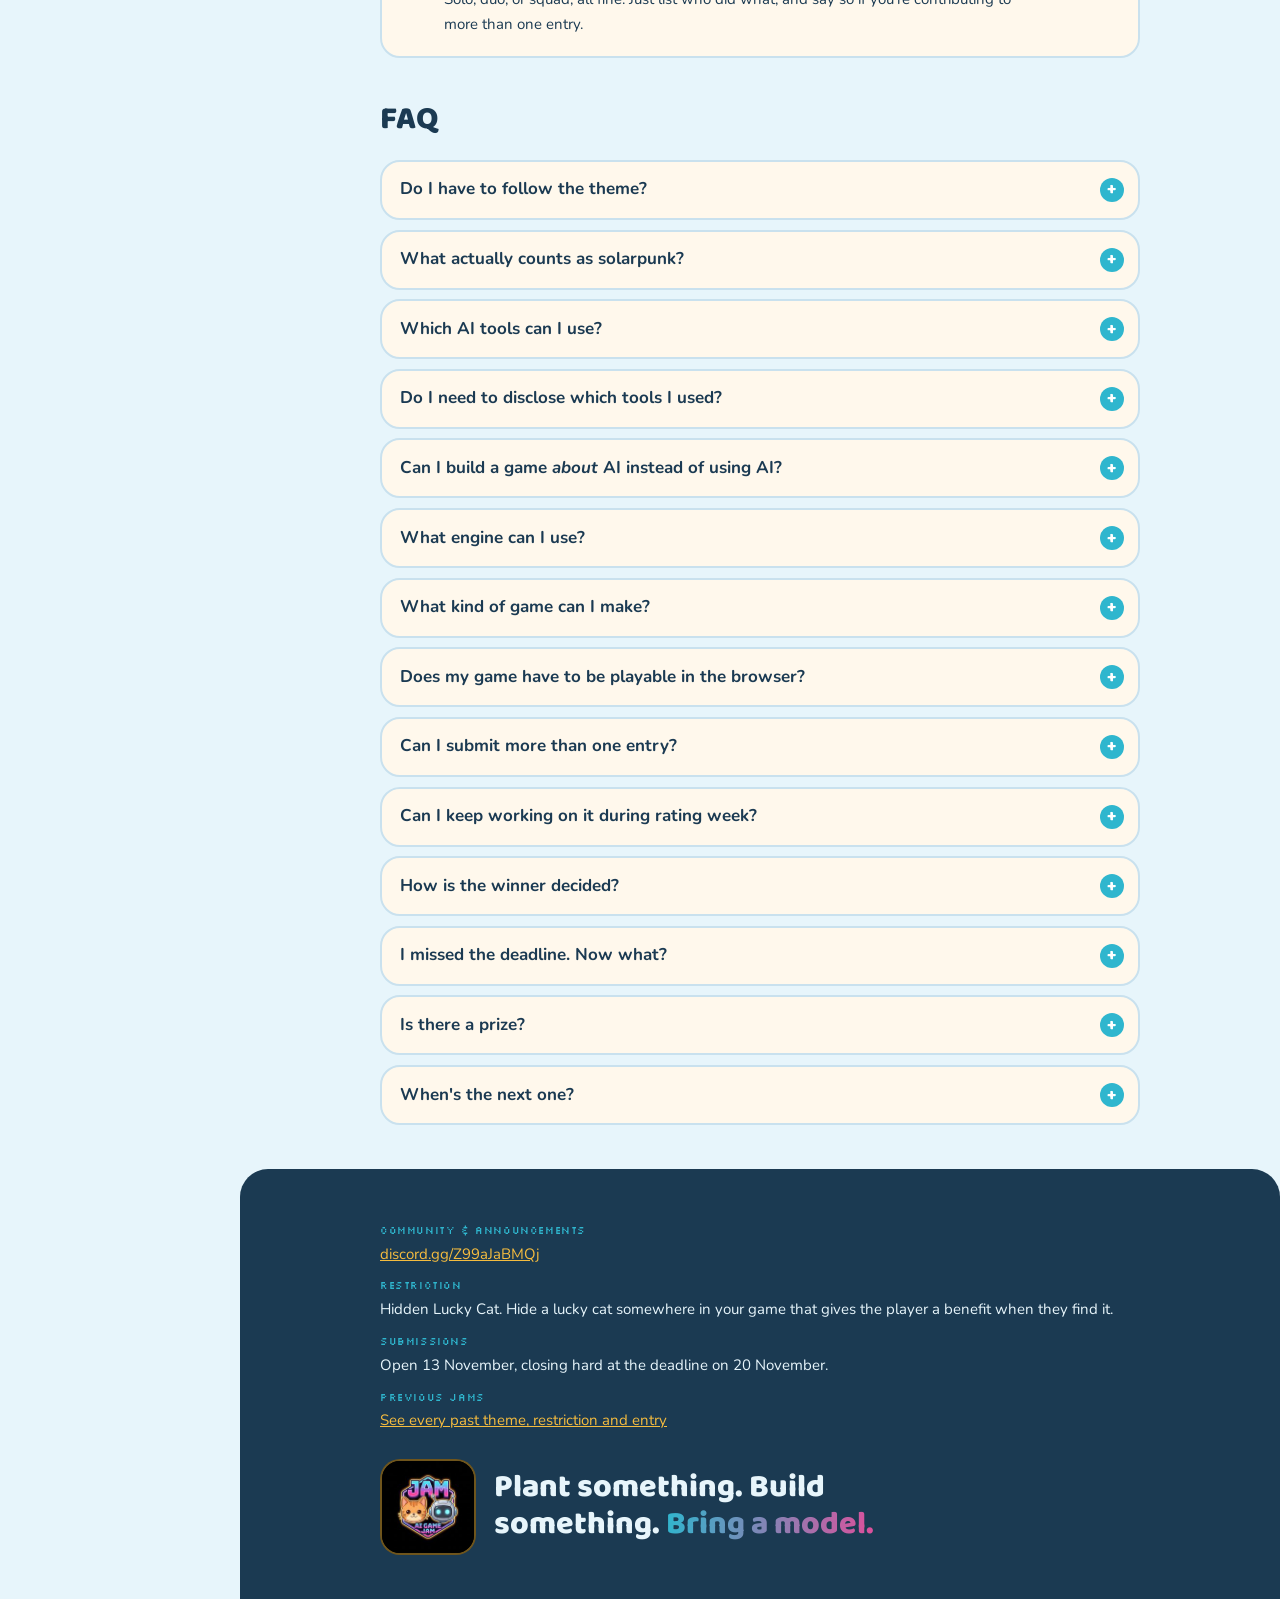
==== commit d1a6aa0c: "results and jam 4 restriction" ====
--- a/index.html
+++ b/index.html
@@ -389,6 +389,193 @@
     text-wrap: balance;
   }
   .sealed.revealed p + p { margin-top: 0.75rem; }
+
+
+  /* ---------- lucky cat (pure CSS maneki-neko) ---------- */
+
+  .lucky-wrap { display: flex; gap: 1.25rem; align-items: center; margin: 0 0 0.9rem; }
+  .lucky-wrap .reveal-title { margin: 0 0 0.35rem; }
+  .lucky-wrap .lucky-sub { font-size: 0.9375rem; margin: 0; }
+
+  .lucky-cat {
+    --lc-line: #1B3A52;
+    --lc-fur:  #FFFDF8;
+    --lc-pink: #F7A9C4;
+    --lc-red:  #E2463B;
+    --lc-gold: #F5BC3F;
+    position: relative;
+    flex: 0 0 auto;
+    width: 160px;
+    height: 180px;
+    animation: lc-bob 2.4s ease-in-out infinite;
+  }
+  .lucky-cat div { position: absolute; }
+
+  .lc-shadow {
+    left: 28px; top: 166px; width: 104px; height: 12px;
+    border-radius: 50%;
+    background: rgba(27,58,82,.18);
+    animation: lc-shadow 2.4s ease-in-out infinite;
+  }
+  .lc-body {
+    left: 30px; top: 82px; width: 100px; height: 86px;
+    background: var(--lc-fur);
+    border: 3px solid var(--lc-line);
+    border-radius: 48% 48% 38% 38% / 58% 58% 42% 42%;
+    z-index: 1;
+  }
+  .lc-ear {
+    top: 2px; width: 38px; height: 40px;
+    background: var(--lc-line);
+    clip-path: polygon(50% 0, 100% 100%, 0 100%);
+    z-index: 2;
+  }
+  .lc-ear::before, .lc-ear::after { content: ""; position: absolute; clip-path: polygon(50% 0, 100% 100%, 0 100%); }
+  .lc-ear::before { left: 5px; top: 7px; width: 28px; height: 33px; background: var(--lc-fur); }
+  .lc-ear::after  { left: 11px; top: 16px; width: 16px; height: 22px; background: var(--lc-pink); }
+  .lc-ear.l { left: 30px; transform: rotate(-14deg); }
+  .lc-ear.r { left: 92px; transform: rotate(14deg); animation: lc-ear 4.8s ease-in-out infinite; transform-origin: 50% 100%; }
+  .lc-head {
+    left: 24px; top: 20px; width: 112px; height: 86px;
+    background: var(--lc-fur);
+    border: 3px solid var(--lc-line);
+    border-radius: 50% / 54%;
+    z-index: 3;
+  }
+  .lc-eye {
+    top: 34px; width: 18px; height: 10px;
+    border-top: 3px solid var(--lc-line);
+    border-radius: 50% 50% 0 0;
+  }
+  .lc-eye.l { left: 24px; }
+  .lc-eye.r { left: 64px; }
+  .lc-blush {
+    top: 46px; width: 16px; height: 9px;
+    border-radius: 50%;
+    background: var(--lc-pink);
+    opacity: .85;
+  }
+  .lc-blush.l { left: 14px; }
+  .lc-blush.r { left: 76px; }
+  .lc-nose {
+    left: 47px; top: 46px; width: 12px; height: 8px;
+    background: var(--lc-pink);
+    border: 2px solid var(--lc-line);
+    border-radius: 40% 40% 60% 60% / 30% 30% 70% 70%;
+  }
+  .lc-mouth {
+    top: 53px; width: 12px; height: 8px;
+    border-bottom: 2.5px solid var(--lc-line);
+    border-radius: 0 0 50% 50%;
+  }
+  .lc-mouth.l { left: 42px; }
+  .lc-mouth.r { left: 53px; }
+  .lc-whisker { top: 50px; width: 22px; height: 2px; background: var(--lc-line); border-radius: 2px; }
+  .lc-whisker.l1 { left: -8px; transform: rotate(8deg); }
+  .lc-whisker.l2 { left: -8px; top: 57px; transform: rotate(-6deg); }
+  .lc-whisker.r1 { left: 92px; transform: rotate(-8deg); }
+  .lc-whisker.r2 { left: 92px; top: 57px; transform: rotate(6deg); }
+  .lc-spot {
+    left: 66px; top: 6px; width: 26px; height: 18px;
+    background: var(--ginger);
+    border-radius: 50% 60% 50% 40%;
+    opacity: .9;
+  }
+  .lc-collar {
+    left: 40px; top: 98px; width: 80px; height: 13px;
+    background: var(--lc-red);
+    border: 2.5px solid var(--lc-line);
+    border-radius: 10px;
+    z-index: 2;
+  }
+  .lc-bell {
+    left: 70px; top: 104px; width: 20px; height: 20px;
+    background: radial-gradient(circle at 35% 30%, #FFF1B8 0 18%, var(--lc-gold) 20%);
+    border: 2.5px solid var(--lc-line);
+    border-radius: 50%;
+    z-index: 4;
+    transform-origin: 50% 0;
+    animation: lc-jingle 0.6s ease-in-out infinite alternate;
+  }
+  .lc-bell::after {
+    content: ""; position: absolute; left: 6px; top: 9px; width: 4px; height: 6px;
+    background: var(--lc-line); border-radius: 2px;
+  }
+  .lc-coin {
+    left: 52px; top: 124px; width: 56px; height: 38px;
+    background: linear-gradient(160deg, #FFE38A, var(--lc-gold) 55%, #D99A1E);
+    border: 3px solid var(--lc-line);
+    border-radius: 50%;
+    z-index: 4;
+    overflow: hidden;
+  }
+  .lc-coin::before {
+    content: ""; position: absolute; inset: 4px;
+    border: 2px solid rgba(27,58,82,.45);
+    border-radius: 50%;
+  }
+  .lc-coin::after {
+    content: ""; position: absolute; top: -10px; left: -30px; width: 18px; height: 60px;
+    background: rgba(255,255,255,.75);
+    transform: rotate(25deg);
+    animation: lc-shine 2.8s ease-in-out infinite;
+  }
+  .lc-paw-hold {
+    width: 22px; height: 18px; top: 140px;
+    background: var(--lc-fur);
+    border: 3px solid var(--lc-line);
+    border-radius: 50%;
+    z-index: 5;
+  }
+  .lc-paw-hold.l { left: 40px; }
+  .lc-paw-hold.r { left: 98px; }
+  .lc-arm {
+    left: 118px; top: 44px; width: 30px; height: 56px;
+    background: var(--lc-fur);
+    border: 3px solid var(--lc-line);
+    border-radius: 15px 15px 12px 12px;
+    z-index: 2;
+    transform-origin: 50% 92%;
+    animation: lc-wave 1.1s ease-in-out infinite alternate;
+  }
+  .lc-arm::before {
+    content: ""; position: absolute; left: 6px; top: 7px; width: 13px; height: 10px;
+    background: var(--lc-pink); border-radius: 50%;
+  }
+  .lc-arm::after {
+    content: ""; position: absolute; left: 3px; top: 0; width: 4px; height: 4px;
+    background: var(--lc-pink); border-radius: 50%;
+    box-shadow: 7px -2px 0 var(--lc-pink), 14px 0 0 var(--lc-pink);
+  }
+  .lc-spark {
+    width: 14px; height: 14px;
+    background: var(--gold);
+    clip-path: polygon(50% 0, 62% 38%, 100% 50%, 62% 62%, 50% 100%, 38% 62%, 0 50%, 38% 38%);
+    animation: lc-twinkle 1.8s ease-in-out infinite;
+    z-index: 6;
+  }
+  .lc-spark.s1 { left: 146px; top: 20px; }
+  .lc-spark.s2 { left: 4px;   top: 70px; width: 10px; height: 10px; animation-delay: .6s; }
+  .lc-spark.s3 { left: 120px; top: 150px; width: 11px; height: 11px; animation-delay: 1.1s; }
+  .lc-spark.s4 { left: 14px;  top: 10px; width: 9px; height: 9px; animation-delay: 1.5s; }
+
+  @keyframes lc-wave    { from { transform: rotate(-6deg); } to { transform: rotate(24deg); } }
+  @keyframes lc-bob     { 0%, 100% { transform: translateY(0); } 50% { transform: translateY(-5px); } }
+  @keyframes lc-shadow  { 0%, 100% { transform: scaleX(1); opacity: 1; } 50% { transform: scaleX(.88); opacity: .7; } }
+  @keyframes lc-jingle  { from { transform: rotate(-12deg); } to { transform: rotate(12deg); } }
+  @keyframes lc-ear     { 0%, 88%, 100% { transform: rotate(14deg); } 92% { transform: rotate(26deg); } 96% { transform: rotate(8deg); } }
+  @keyframes lc-shine   { 0%, 55% { left: -30px; } 85%, 100% { left: 80px; } }
+  @keyframes lc-twinkle { 0%, 100% { transform: scale(.3) rotate(0); opacity: 0; } 50% { transform: scale(1) rotate(45deg); opacity: 1; } }
+
+  @media (prefers-color-scheme: dark) {
+    :root:not([data-theme="light"]) .lucky-cat { filter: drop-shadow(0 0 1px #EAF6FB) drop-shadow(0 0 1px #EAF6FB); }
+  }
+  :root[data-theme="dark"] .lucky-cat { filter: drop-shadow(0 0 1px #EAF6FB) drop-shadow(0 0 1px #EAF6FB); }
+
+  @media (max-width: 34rem) {
+    .lucky-wrap { flex-direction: column; text-align: center; }
+    .lucky-wrap .lucky-sub { margin: 0 auto; }
+  }
 
   /* ---------- public domain note ---------- */
 
@@ -764,7 +951,7 @@
     </li>
     <li class="s-restriction">
       <b>Restriction</b>
-      <span class="val">To Be Announced</span>
+      <span class="val">Hidden Lucky Cat</span>
     </li>
   </ul>
 </div>
@@ -787,10 +974,42 @@
       <p>The dream: games set in the world we would actually want to live in. A city builder where every block has to feed itself. A farming sim on the roof of a skyscraper. A puzzle game about routing sunlight, water and power through a living machine. A cosy delivery game by airship and bicycle. A robot gardener coaxing a ruined city back to life.</p>
       <p>But any take on solarpunk is fair game: repairing what is broken, a community working together, a world recovering after the bad times, or just a really nice greenhouse. It doesn't have to be all sunshine either; solarpunk stories have problems to solve, they just believe they can be solved. The theme is a launchpad, not a leash. Nobody is checking your homework against a definition.</p>
 
-      <div class="sealed">
-        <p class="kicker">Restriction: to be announced at the bell</p>
-        <p class="redacted" aria-hidden="true">▓▓▓▓▓ ▓▓▓▓▓▓▓▓ ▓▓ ▓▓▓▓▓ ▓▓▓▓▓▓▓ ▓▓▓▓ ▓▓▓▓▓▓▓▓</p>
-        <p>The restriction lands the second the jam opens, not a minute before. Nobody gets a head start, nobody gets to pre-build around it. <a href="https://discord.gg/Z99aJaBMQj" target="_blank" rel="noopener">Join the Discord</a> to hear it the moment it drops. And unlike the theme, it's <strong>mandatory</strong>.</p>
+      <div class="sealed revealed">
+        <p class="kicker">Restriction: revealed</p>
+        <div class="lucky-wrap">
+          <div class="lucky-cat" aria-hidden="true">
+            <div class="lc-shadow"></div>
+            <div class="lc-arm"></div>
+            <div class="lc-body"></div>
+            <div class="lc-ear l"></div>
+            <div class="lc-ear r"></div>
+            <div class="lc-head">
+              <div class="lc-spot"></div>
+              <div class="lc-eye l"></div><div class="lc-eye r"></div>
+              <div class="lc-blush l"></div><div class="lc-blush r"></div>
+              <div class="lc-nose"></div>
+              <div class="lc-mouth l"></div><div class="lc-mouth r"></div>
+              <div class="lc-whisker l1"></div><div class="lc-whisker l2"></div>
+              <div class="lc-whisker r1"></div><div class="lc-whisker r2"></div>
+            </div>
+            <div class="lc-collar"></div>
+            <div class="lc-bell"></div>
+            <div class="lc-coin"></div>
+            <div class="lc-paw-hold l"></div>
+            <div class="lc-paw-hold r"></div>
+            <div class="lc-spark s1"></div><div class="lc-spark s2"></div>
+            <div class="lc-spark s3"></div><div class="lc-spark s4"></div>
+          </div>
+          <div>
+            <p class="reveal-title">Hidden Lucky Cat</p>
+            <p class="lucky-sub">Somewhere in your game, hide a lucky cat. Find it, and good things happen.</p>
+          </div>
+        </div>
+        <p>Your game must hide a lucky cat (a maneki-neko, the little waving cat you see in shop windows) somewhere for the player to discover. When the player finds it, it has to give them some kind of benefit.</p>
+        <p>Hidden means hidden. It shouldn't sit on the main path or be handed to the player. Tuck it behind a waterfall, on a rooftop nobody bothers to climb, in the corner of a menu, at the end of a strange sequence of clicks. But it must be findable by a curious player who never opens your source code. Hints are welcome.</p>
+        <p>The benefit is up to you, but it should be real: extra lives, coins, a power-up, a shortcut, a secret level, a better ending, a fun cheat mode. Something that changes the game for whoever finds it, not just a "you found it" message.</p>
+        <p>Your cat can look however suits your game: pixel art, 3D, a sticker on a wall, a solarpunk cat made of moss and solar panels. As long as a player would recognise it as a lucky cat, it counts. You must mention the hidden lucky cat in your itch.io page description, though you don't have to say where it is. If you're worried we won't find it, email a screenshot of your lucky cat to <a href="mailto:dg@jamference.com">dg@jamference.com</a>.</p>
+        <p>And unlike the theme, the restriction is <strong>mandatory</strong>.</p>
       </div>
     </div>
   </section>
@@ -939,7 +1158,7 @@
   <div class="wrap">
     <ul>
       <li><b>Community &amp; announcements</b> <a href="https://discord.gg/Z99aJaBMQj" target="_blank" rel="noopener">discord.gg/Z99aJaBMQj</a></li>
-      <li><b>Restriction</b> Sealed until the jam opens. Join the Discord to hear it first.</li>
+      <li><b>Restriction</b> Hidden Lucky Cat. Hide a lucky cat somewhere in your game that gives the player a benefit when they find it.</li>
       <li><b>Submissions</b> Open 13 November, closing hard at the deadline on 20 November.</li>
       <li><b>Previous jams</b> <a href="previous-jams.html">See every past theme, restriction and entry</a></li>
     </ul>
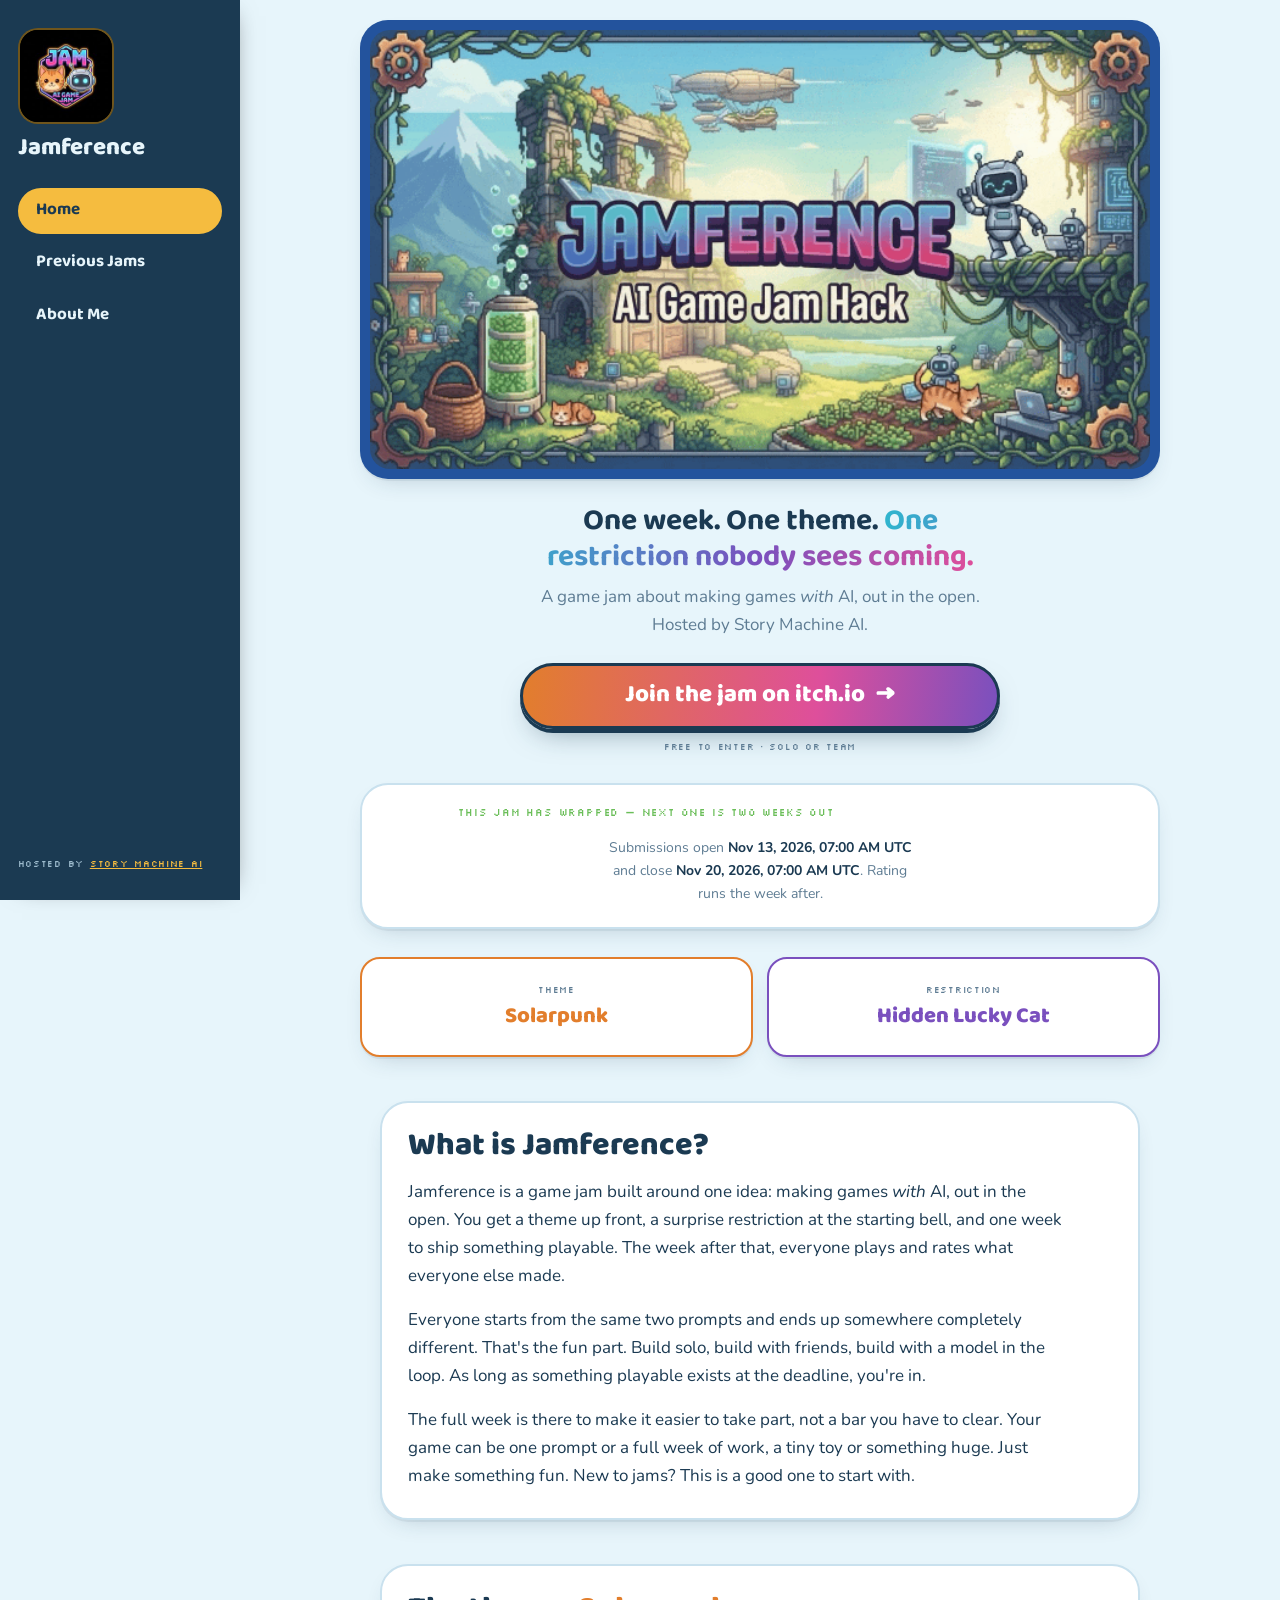
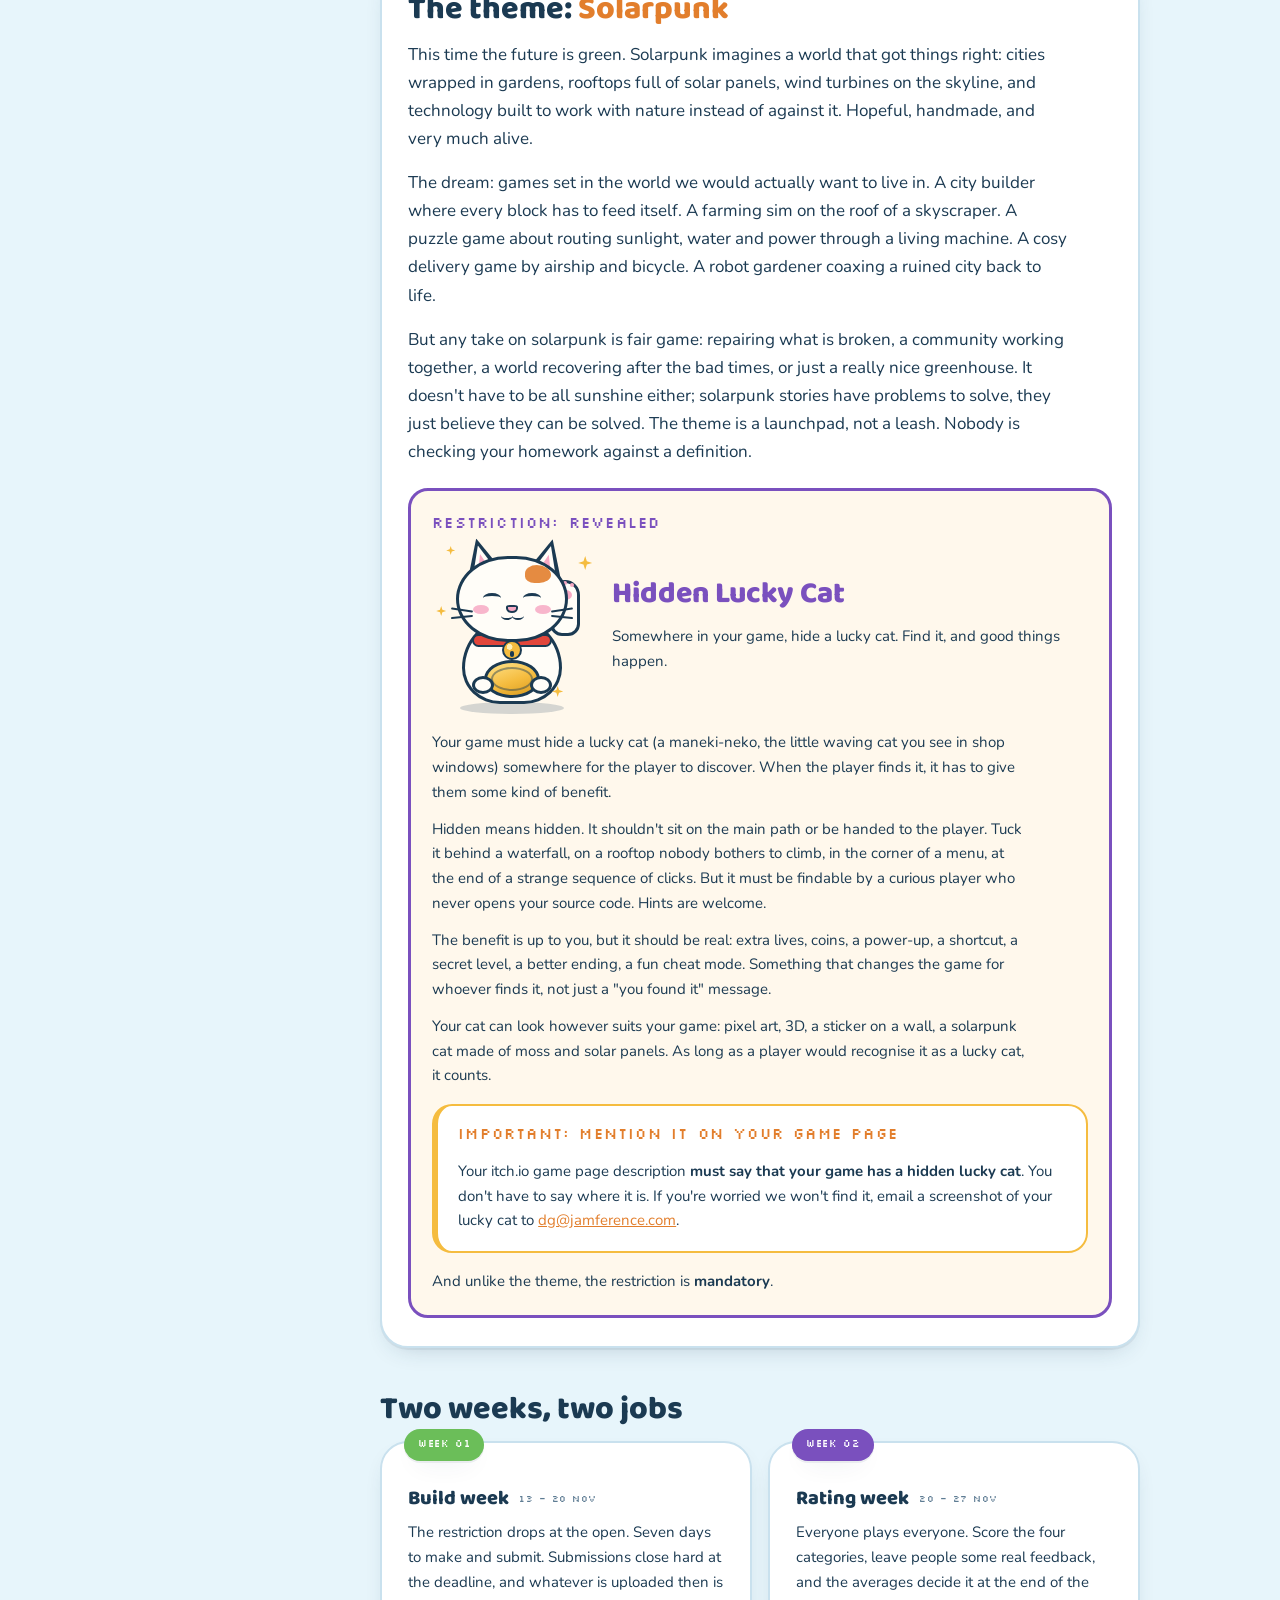
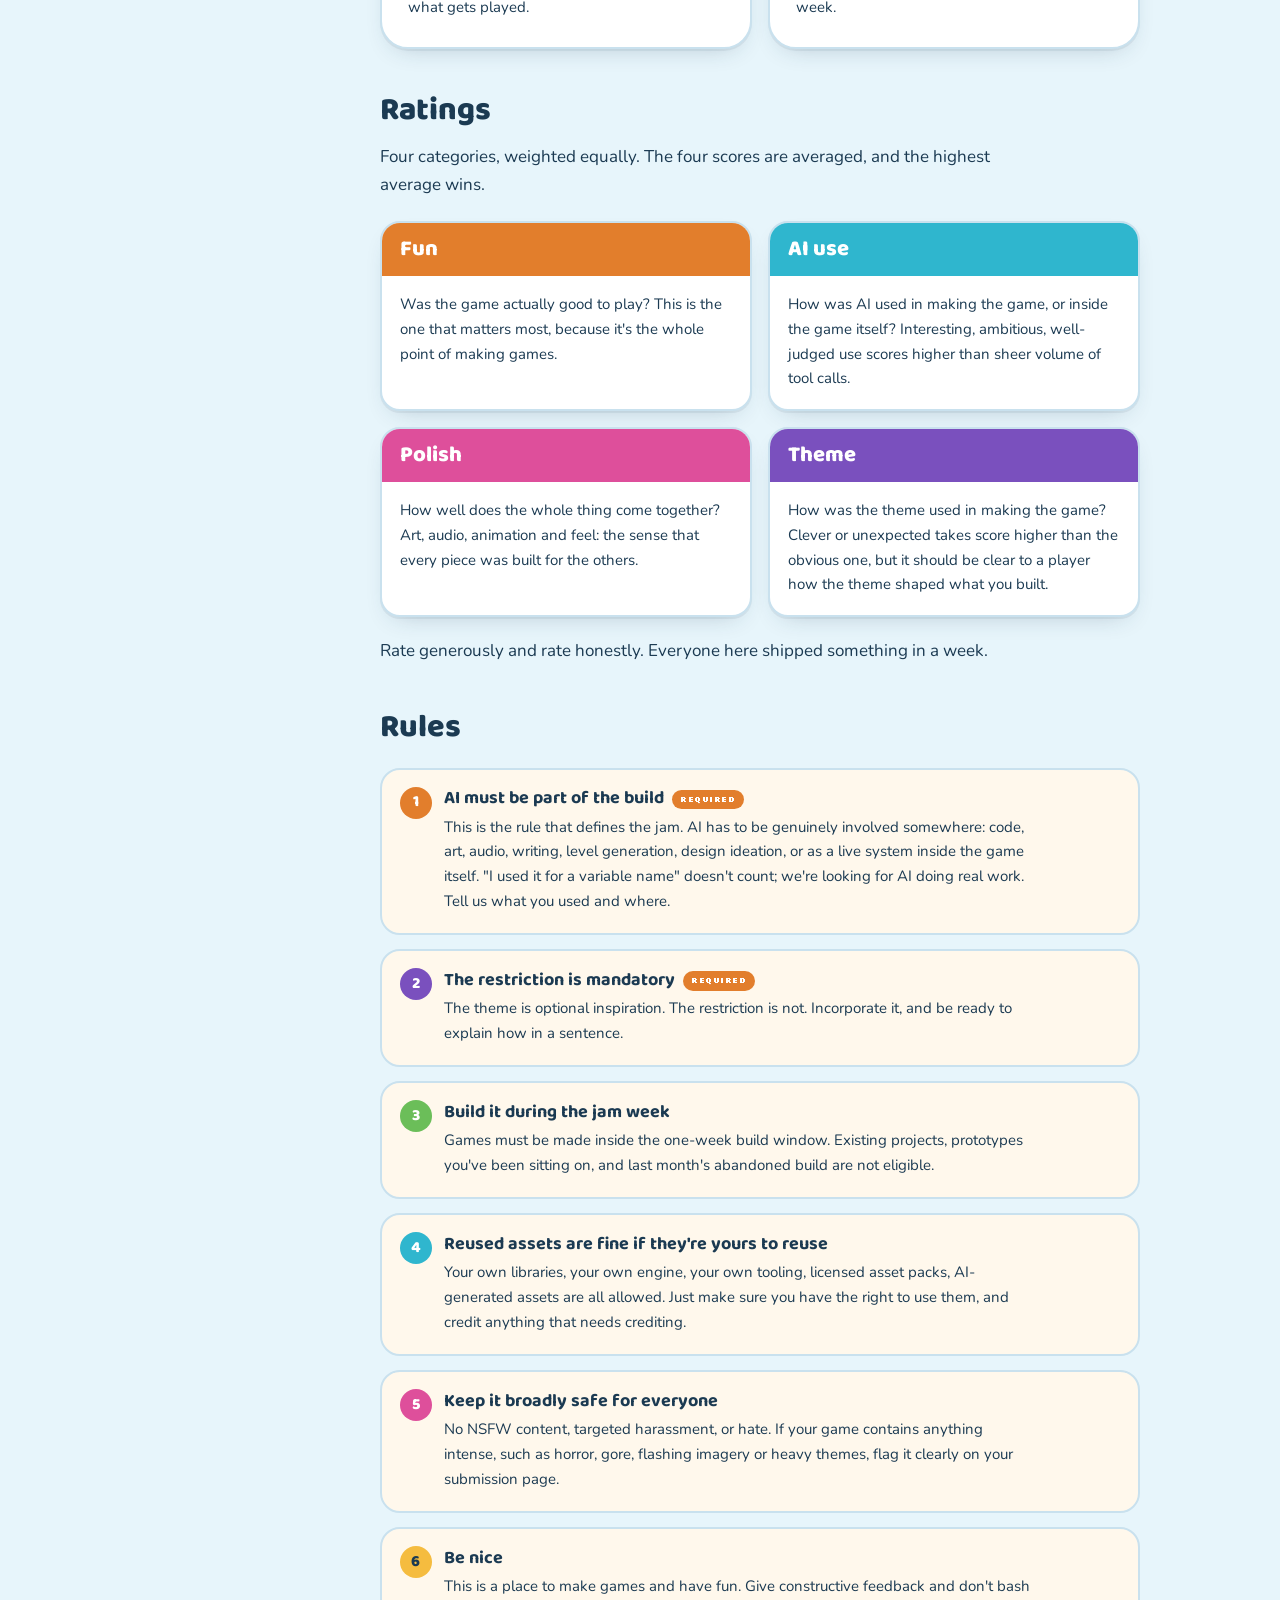
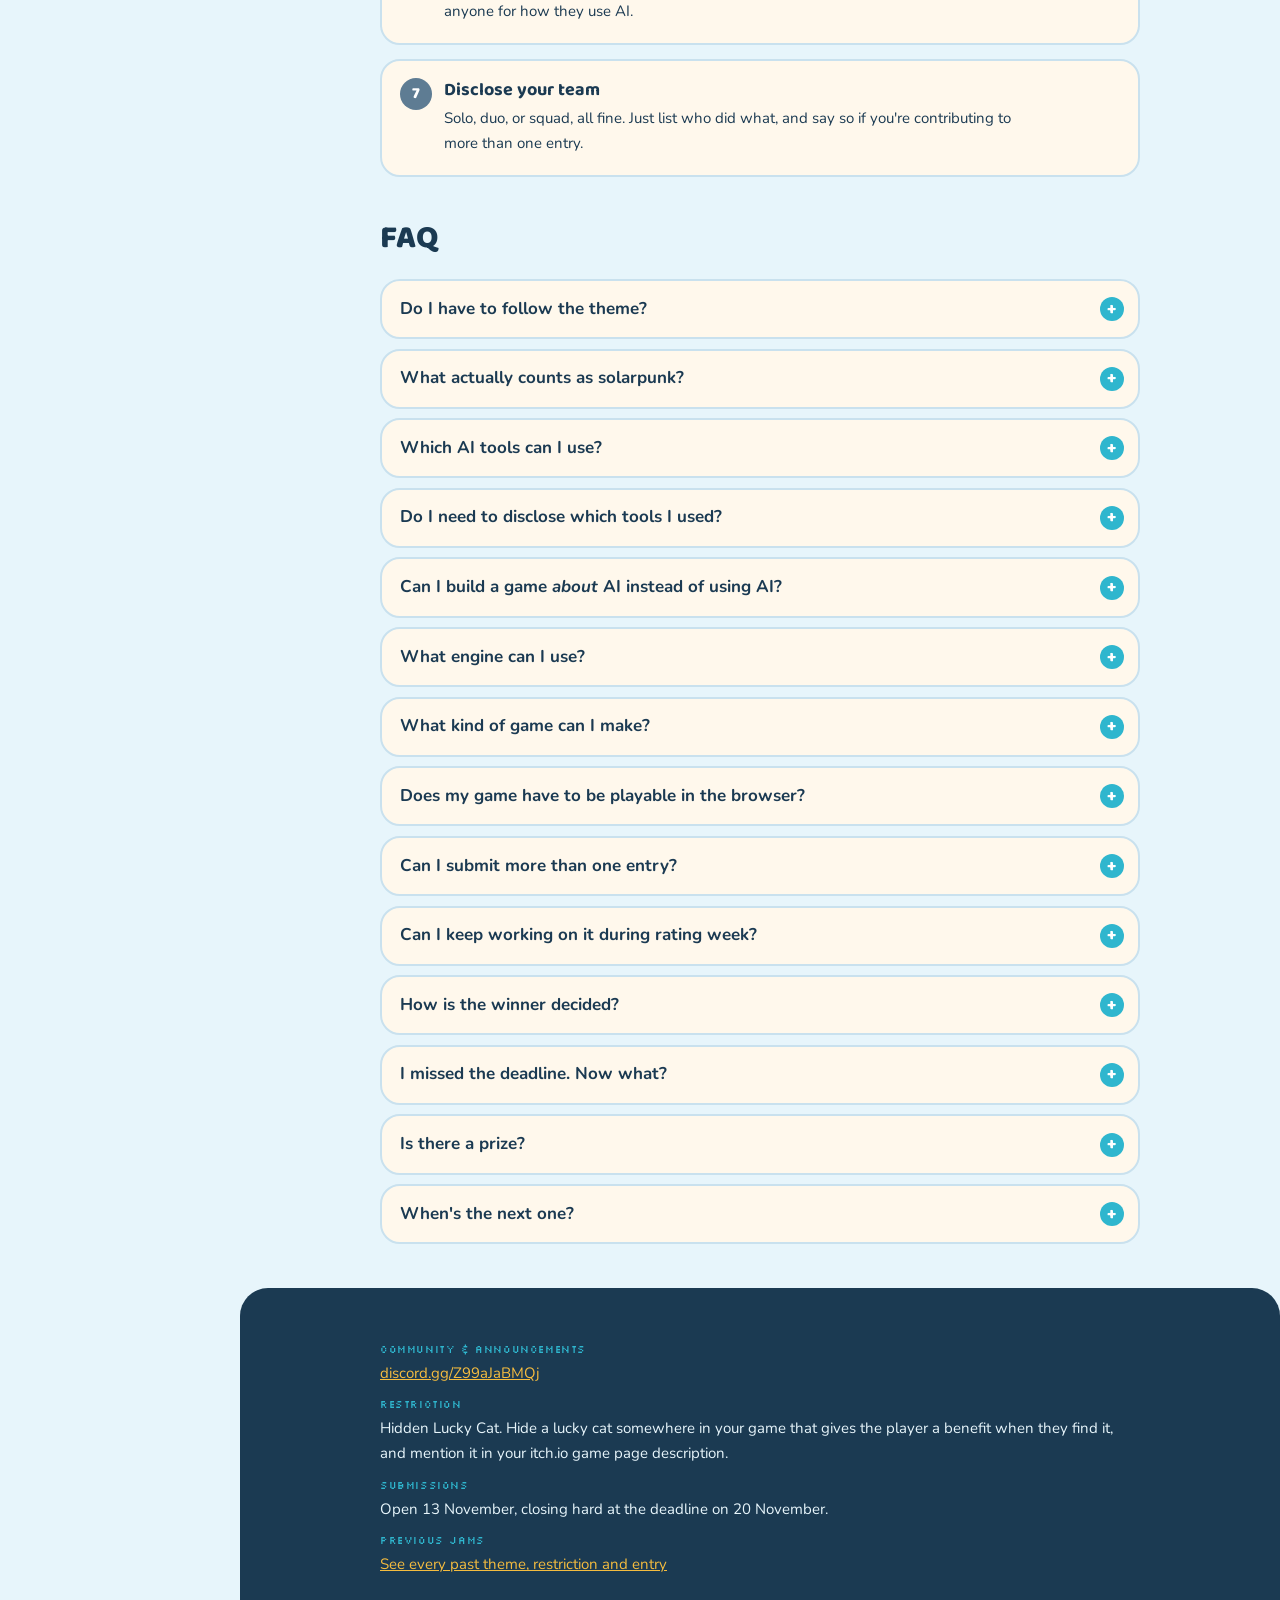
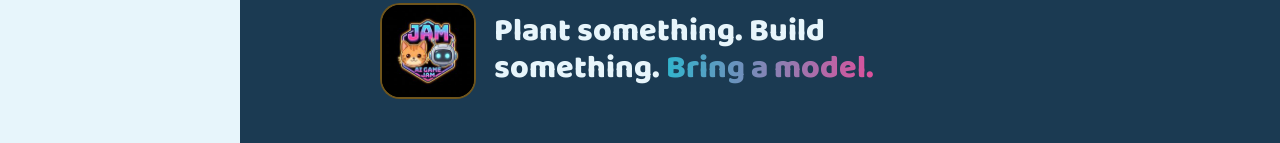
==== commit 8f0fb131: "more clear that the lucky cat has to be mentioned on tehe game page" ====
--- a/index.html
+++ b/index.html
@@ -591,6 +591,21 @@
   .pd-note .kicker { color: var(--ginger); }
   .pd-note p { font-size: 0.9375rem; }
   .pd-note p + p { margin-top: 0.75rem; }
+
+  /* ---------- must-do callout ---------- */
+
+  .must-note {
+    margin: 1rem 0;
+    background: var(--card);
+    border: 2px solid var(--gold);
+    border-left: 6px solid var(--gold);
+    border-radius: var(--r-md);
+    padding: 1rem 1.25rem 1.1rem;
+  }
+
+  .must-note .kicker,
+  .sealed.revealed .must-note .kicker { color: var(--ginger); margin: 0 0 0.4rem; }
+  .must-note p { font-size: 0.9375rem; }
 
   /* ---------- two weeks ---------- */
 
@@ -1008,7 +1023,11 @@
         <p>Your game must hide a lucky cat (a maneki-neko, the little waving cat you see in shop windows) somewhere for the player to discover. When the player finds it, it has to give them some kind of benefit.</p>
         <p>Hidden means hidden. It shouldn't sit on the main path or be handed to the player. Tuck it behind a waterfall, on a rooftop nobody bothers to climb, in the corner of a menu, at the end of a strange sequence of clicks. But it must be findable by a curious player who never opens your source code. Hints are welcome.</p>
         <p>The benefit is up to you, but it should be real: extra lives, coins, a power-up, a shortcut, a secret level, a better ending, a fun cheat mode. Something that changes the game for whoever finds it, not just a "you found it" message.</p>
-        <p>Your cat can look however suits your game: pixel art, 3D, a sticker on a wall, a solarpunk cat made of moss and solar panels. As long as a player would recognise it as a lucky cat, it counts. You must mention the hidden lucky cat in your itch.io page description, though you don't have to say where it is. If you're worried we won't find it, email a screenshot of your lucky cat to <a href="mailto:dg@jamference.com">dg@jamference.com</a>.</p>
+        <p>Your cat can look however suits your game: pixel art, 3D, a sticker on a wall, a solarpunk cat made of moss and solar panels. As long as a player would recognise it as a lucky cat, it counts.</p>
+        <div class="must-note">
+          <p class="kicker">Important: mention it on your game page</p>
+          <p>Your itch.io game page description <strong>must say that your game has a hidden lucky cat</strong>. You don't have to say where it is. If you're worried we won't find it, email a screenshot of your lucky cat to <a href="mailto:dg@jamference.com">dg@jamference.com</a>.</p>
+        </div>
         <p>And unlike the theme, the restriction is <strong>mandatory</strong>.</p>
       </div>
     </div>
@@ -1158,7 +1177,7 @@
   <div class="wrap">
     <ul>
       <li><b>Community &amp; announcements</b> <a href="https://discord.gg/Z99aJaBMQj" target="_blank" rel="noopener">discord.gg/Z99aJaBMQj</a></li>
-      <li><b>Restriction</b> Hidden Lucky Cat. Hide a lucky cat somewhere in your game that gives the player a benefit when they find it.</li>
+      <li><b>Restriction</b> Hidden Lucky Cat. Hide a lucky cat somewhere in your game that gives the player a benefit when they find it, and mention it in your itch.io game page description.</li>
       <li><b>Submissions</b> Open 13 November, closing hard at the deadline on 20 November.</li>
       <li><b>Previous jams</b> <a href="previous-jams.html">See every past theme, restriction and entry</a></li>
     </ul>
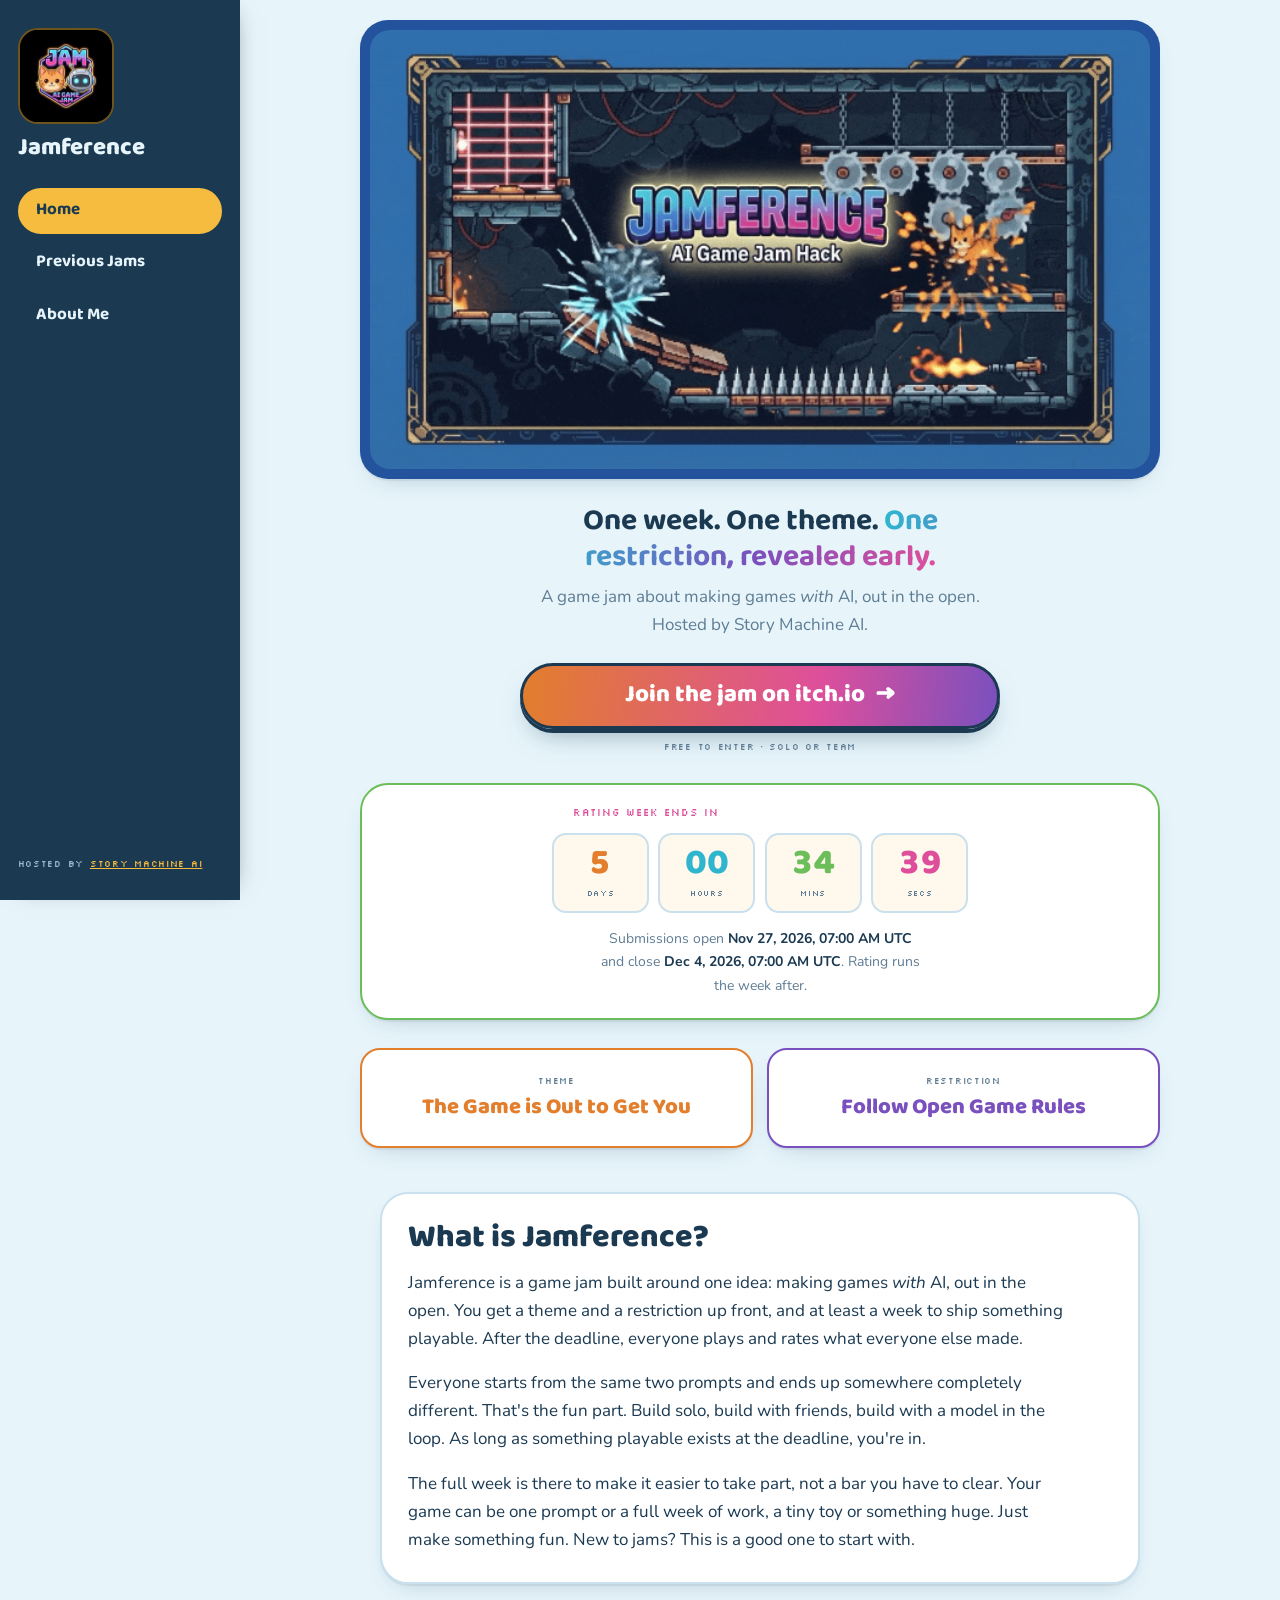
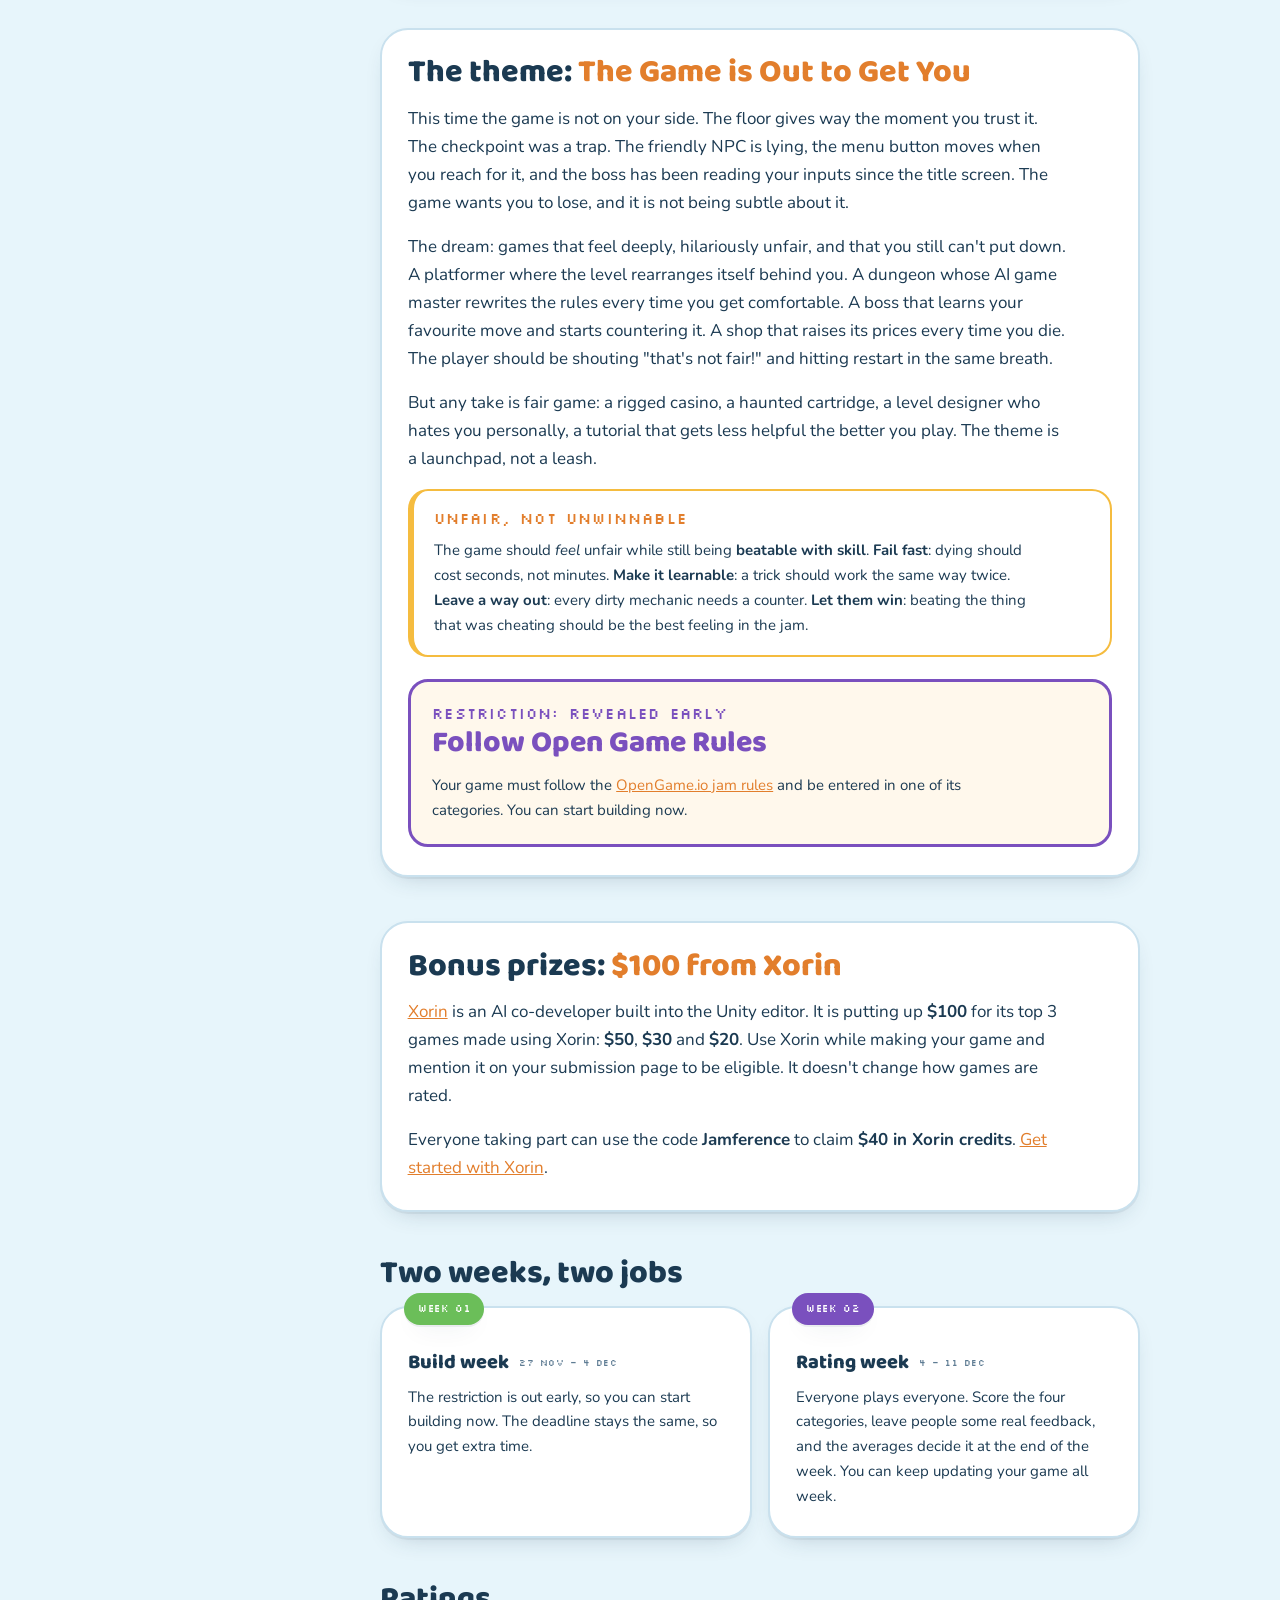
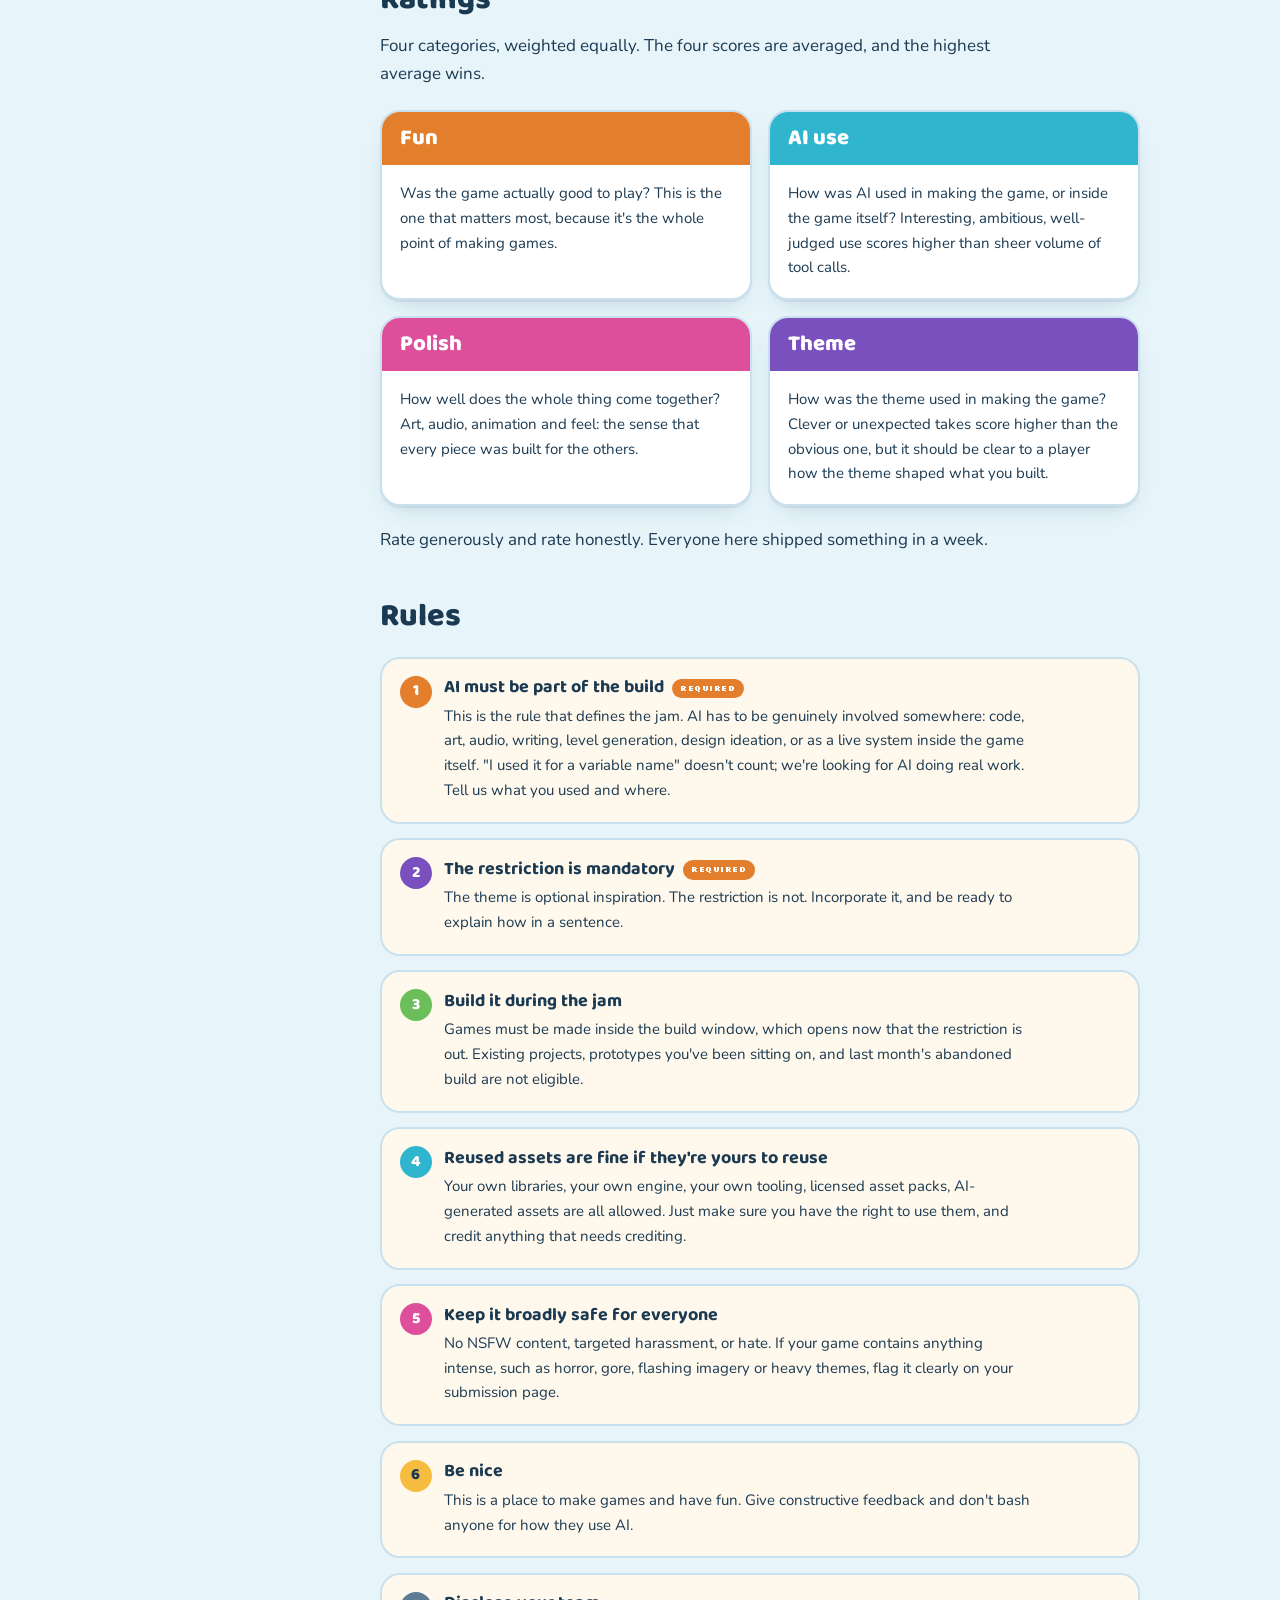
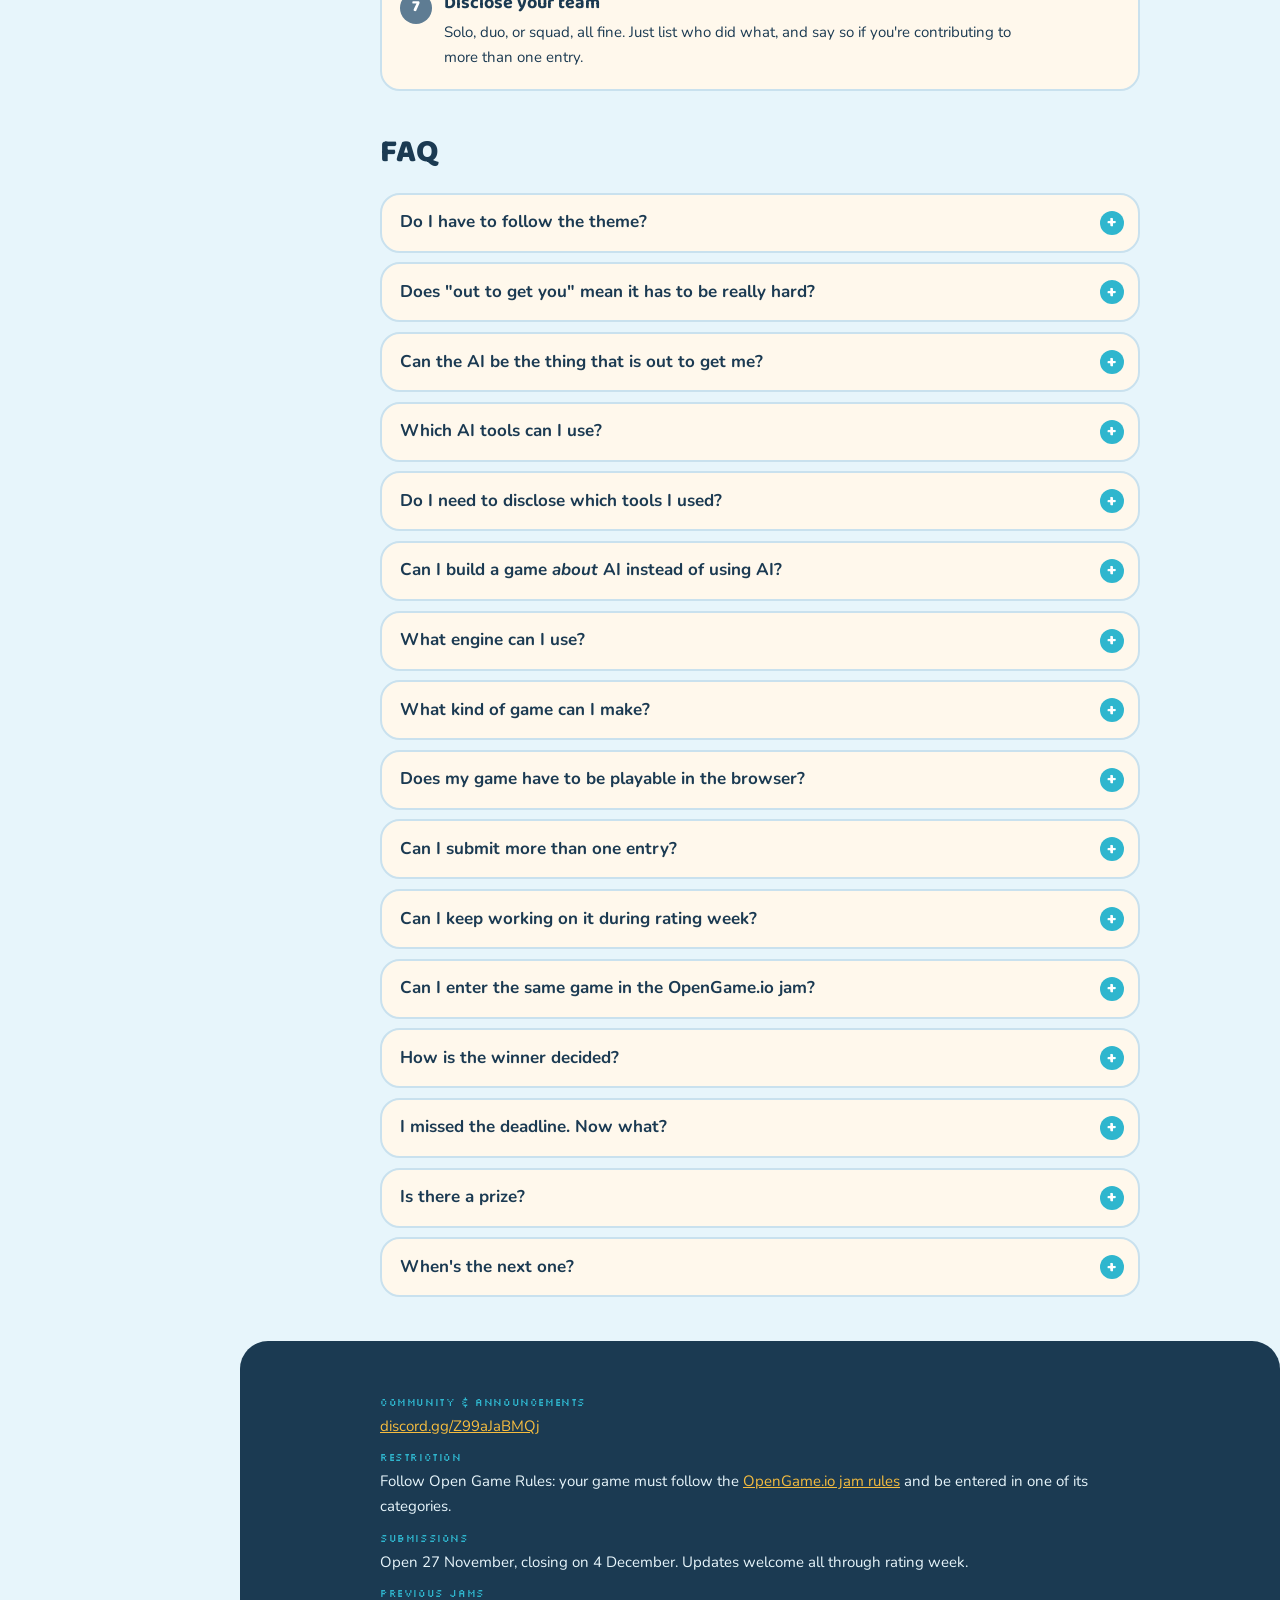
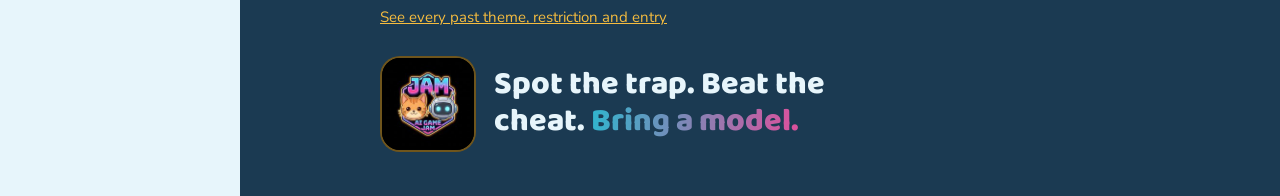
==== commit 2d1b7e7d: "jam 5 for open game" ====
--- a/index.html
+++ b/index.html
@@ -933,22 +933,22 @@
 <div class="wrap hero">
   <h1 class="sr-only">Jamference: AI Game Jam Hack</h1>
   <div class="hero-frame">
-    <img src="gifs/jamference4.gif" alt="Jamference: AI Game Jam Hack, a pixel-art solarpunk city of vine-covered ruins, rooftop gardens and airships, where a friendly robot and ginger cats tend vegetable beds.">
+    <img src="gifs/Jamference5.gif" alt="Jamference: AI Game Jam Hack, a pixel-art dungeon full of traps: spikes, saw blades, a swinging spiked ball and a flamethrower, with a little robot and a ginger cat dodging through.">
   </div>
-  <p class="tagline">One week. One theme. <span>One restriction nobody sees coming.</span></p>
+  <p class="tagline">One week. One theme. <span>One restriction, revealed early.</span></p>
   <p class="sub">A game jam about making games <em>with</em> AI, out in the open. Hosted by Story Machine AI.</p>
 
   <div class="cta-row">
-    <a class="cta" href="https://itch.io/jam/jamference-ai-game-jam-hack-4" target="_blank" rel="noopener">
+    <a class="cta" href="https://itch.io/jam/jamference-ai-game-jam-hack-5" target="_blank" rel="noopener">
       Join the jam on itch.io <span class="arrow" aria-hidden="true">&rarr;</span>
     </a>
   </div>
   <p class="cta-note">Free to enter &middot; Solo or team</p>
 
   <div class="countdown" id="countdown"
-       data-open="2026-11-13T07:00:00Z"
-       data-close="2026-11-20T07:00:00Z"
-       data-results="2026-11-27T07:00:00Z">
+       data-open="2026-11-27T07:00:00Z"
+       data-close="2026-12-04T07:00:00Z"
+       data-results="2026-12-11T07:00:00Z">
     <p class="kicker" id="cd-label">Jam opens in</p>
     <div class="clock" id="cd-clock" role="timer" aria-live="off">
       <div class="unit"><span class="num" data-unit="d">--</span><span class="lab">days</span></div>
@@ -956,17 +956,17 @@
       <div class="unit"><span class="num" data-unit="m">--</span><span class="lab">mins</span></div>
       <div class="unit"><span class="num" data-unit="s">--</span><span class="lab">secs</span></div>
     </div>
-    <p class="cd-dates" id="cd-dates">Submissions open <b><time datetime="2026-11-13T07:00:00Z">13 Nov 2026, 07:00 UTC</time></b> and close <b><time datetime="2026-11-20T07:00:00Z">20 Nov 2026, 07:00 UTC</time></b>. Rating runs the week after.</p>
+    <p class="cd-dates" id="cd-dates">Submissions open <b><time datetime="2026-11-27T07:00:00Z">27 Nov 2026, 07:00 UTC</time></b> and close <b><time datetime="2026-12-04T07:00:00Z">4 Dec 2026, 07:00 UTC</time></b>. Rating runs the week after.</p>
   </div>
 
   <ul class="spec">
     <li class="s-theme">
       <b>Theme</b>
-      <span class="val">Solarpunk</span>
+      <span class="val">The Game is Out to Get You</span>
     </li>
     <li class="s-restriction">
       <b>Restriction</b>
-      <span class="val">Hidden Lucky Cat</span>
+      <span class="val">Follow Open Game Rules</span>
     </li>
   </ul>
 </div>
@@ -976,7 +976,7 @@
   <section>
     <div class="card">
       <h2>What is Jamference?</h2>
-      <p>Jamference is a game jam built around one idea: making games <em>with</em> AI, out in the open. You get a theme up front, a surprise restriction at the starting bell, and one week to ship something playable. The week after that, everyone plays and rates what everyone else made.</p>
+      <p>Jamference is a game jam built around one idea: making games <em>with</em> AI, out in the open. You get a theme and a restriction up front, and at least a week to ship something playable. After the deadline, everyone plays and rates what everyone else made.</p>
       <p>Everyone starts from the same two prompts and ends up somewhere completely different. That's the fun part. Build solo, build with friends, build with a model in the loop. As long as something playable exists at the deadline, you're in.</p>
       <p>The full week is there to make it easier to take part, not a bar you have to clear. Your game can be one prompt or a full week of work, a tiny toy or something huge. Just make something fun. New to jams? This is a good one to start with.</p>
     </div>
@@ -984,52 +984,29 @@
 
   <section>
     <div class="card">
-      <h2>The theme: <span class="paw">Solarpunk</span></h2>
-      <p>This time the future is green. Solarpunk imagines a world that got things right: cities wrapped in gardens, rooftops full of solar panels, wind turbines on the skyline, and technology built to work with nature instead of against it. Hopeful, handmade, and very much alive.</p>
-      <p>The dream: games set in the world we would actually want to live in. A city builder where every block has to feed itself. A farming sim on the roof of a skyscraper. A puzzle game about routing sunlight, water and power through a living machine. A cosy delivery game by airship and bicycle. A robot gardener coaxing a ruined city back to life.</p>
-      <p>But any take on solarpunk is fair game: repairing what is broken, a community working together, a world recovering after the bad times, or just a really nice greenhouse. It doesn't have to be all sunshine either; solarpunk stories have problems to solve, they just believe they can be solved. The theme is a launchpad, not a leash. Nobody is checking your homework against a definition.</p>
+      <h2>The theme: <span class="paw">The Game is Out to Get You</span></h2>
+      <p>This time the game is not on your side. The floor gives way the moment you trust it. The checkpoint was a trap. The friendly NPC is lying, the menu button moves when you reach for it, and the boss has been reading your inputs since the title screen. The game wants you to lose, and it is not being subtle about it.</p>
+      <p>The dream: games that feel deeply, hilariously unfair, and that you still can't put down. A platformer where the level rearranges itself behind you. A dungeon whose AI game master rewrites the rules every time you get comfortable. A boss that learns your favourite move and starts countering it. A shop that raises its prices every time you die. The player should be shouting "that's not fair!" and hitting restart in the same breath.</p>
+      <p>But any take is fair game: a rigged casino, a haunted cartridge, a level designer who hates you personally, a tutorial that gets less helpful the better you play. The theme is a launchpad, not a leash.</p>
+
+      <div class="must-note">
+        <p class="kicker">Unfair, not unwinnable</p>
+        <p>The game should <em>feel</em> unfair while still being <strong>beatable with skill</strong>. <strong>Fail fast</strong>: dying should cost seconds, not minutes. <strong>Make it learnable</strong>: a trick should work the same way twice. <strong>Leave a way out</strong>: every dirty mechanic needs a counter. <strong>Let them win</strong>: beating the thing that was cheating should be the best feeling in the jam.</p>
+      </div>
 
       <div class="sealed revealed">
-        <p class="kicker">Restriction: revealed</p>
-        <div class="lucky-wrap">
-          <div class="lucky-cat" aria-hidden="true">
-            <div class="lc-shadow"></div>
-            <div class="lc-arm"></div>
-            <div class="lc-body"></div>
-            <div class="lc-ear l"></div>
-            <div class="lc-ear r"></div>
-            <div class="lc-head">
-              <div class="lc-spot"></div>
-              <div class="lc-eye l"></div><div class="lc-eye r"></div>
-              <div class="lc-blush l"></div><div class="lc-blush r"></div>
-              <div class="lc-nose"></div>
-              <div class="lc-mouth l"></div><div class="lc-mouth r"></div>
-              <div class="lc-whisker l1"></div><div class="lc-whisker l2"></div>
-              <div class="lc-whisker r1"></div><div class="lc-whisker r2"></div>
-            </div>
-            <div class="lc-collar"></div>
-            <div class="lc-bell"></div>
-            <div class="lc-coin"></div>
-            <div class="lc-paw-hold l"></div>
-            <div class="lc-paw-hold r"></div>
-            <div class="lc-spark s1"></div><div class="lc-spark s2"></div>
-            <div class="lc-spark s3"></div><div class="lc-spark s4"></div>
-          </div>
-          <div>
-            <p class="reveal-title">Hidden Lucky Cat</p>
-            <p class="lucky-sub">Somewhere in your game, hide a lucky cat. Find it, and good things happen.</p>
-          </div>
-        </div>
-        <p>Your game must hide a lucky cat (a maneki-neko, the little waving cat you see in shop windows) somewhere for the player to discover. When the player finds it, it has to give them some kind of benefit.</p>
-        <p>Hidden means hidden. It shouldn't sit on the main path or be handed to the player. Tuck it behind a waterfall, on a rooftop nobody bothers to climb, in the corner of a menu, at the end of a strange sequence of clicks. But it must be findable by a curious player who never opens your source code. Hints are welcome.</p>
-        <p>The benefit is up to you, but it should be real: extra lives, coins, a power-up, a shortcut, a secret level, a better ending, a fun cheat mode. Something that changes the game for whoever finds it, not just a "you found it" message.</p>
-        <p>Your cat can look however suits your game: pixel art, 3D, a sticker on a wall, a solarpunk cat made of moss and solar panels. As long as a player would recognise it as a lucky cat, it counts.</p>
-        <div class="must-note">
-          <p class="kicker">Important: mention it on your game page</p>
-          <p>Your itch.io game page description <strong>must say that your game has a hidden lucky cat</strong>. You don't have to say where it is. If you're worried we won't find it, email a screenshot of your lucky cat to <a href="mailto:dg@jamference.com">dg@jamference.com</a>.</p>
-        </div>
-        <p>And unlike the theme, the restriction is <strong>mandatory</strong>.</p>
+        <p class="kicker">Restriction: revealed early</p>
+        <p class="reveal-title">Follow Open Game Rules</p>
+        <p>Your game must follow the <a href="https://opengame.io/jam" target="_blank" rel="noopener">OpenGame.io jam rules</a> and be entered in one of its categories. You can start building now.</p>
       </div>
+    </div>
+  </section>
+
+  <section>
+    <div class="card">
+      <h2>Bonus prizes: <span class="paw">$100 from Xorin</span></h2>
+      <p><a href="https://xorin.ai/" target="_blank" rel="noopener">Xorin</a> is an AI co-developer built into the Unity editor. It is putting up <strong>$100</strong> for its top 3 games made using Xorin: <strong>$50</strong>, <strong>$30</strong> and <strong>$20</strong>. Use Xorin while making your game and mention it on your submission page to be eligible. It doesn't change how games are rated.</p>
+      <p>Everyone taking part can use the code <strong>Jamference</strong> to claim <strong>$40 in Xorin credits</strong>. <a href="https://xorin.ai/get-xorin/index.html" target="_blank" rel="noopener">Get started with Xorin</a>.</p>
     </div>
   </section>
 
@@ -1038,13 +1015,13 @@
     <div class="weeks">
       <div class="card week">
         <span class="badge b1">Week 01</span>
-        <h3>Build week <span class="wk-date">13 &ndash; 20 Nov</span></h3>
-        <p>The restriction drops at the open. Seven days to make and submit. Submissions close hard at the deadline, and whatever is uploaded then is what gets played.</p>
+        <h3>Build week <span class="wk-date">27 Nov &ndash; 4 Dec</span></h3>
+        <p>The restriction is out early, so you can start building now. The deadline stays the same, so you get extra time.</p>
       </div>
       <div class="card week">
         <span class="badge b2">Week 02</span>
-        <h3>Rating week <span class="wk-date">20 &ndash; 27 Nov</span></h3>
-        <p>Everyone plays everyone. Score the four categories, leave people some real feedback, and the averages decide it at the end of the week.</p>
+        <h3>Rating week <span class="wk-date">4 &ndash; 11 Dec</span></h3>
+        <p>Everyone plays everyone. Score the four categories, leave people some real feedback, and the averages decide it at the end of the week. You can keep updating your game all week.</p>
       </div>
     </div>
   </section>
@@ -1087,8 +1064,8 @@
         <p>The theme is optional inspiration. The restriction is not. Incorporate it, and be ready to explain how in a sentence.</p>
       </li>
       <li>
-        <h3>Build it during the jam week</h3>
-        <p>Games must be made inside the one-week build window. Existing projects, prototypes you've been sitting on, and last month's abandoned build are not eligible.</p>
+        <h3>Build it during the jam</h3>
+        <p>Games must be made inside the build window, which opens now that the restriction is out. Existing projects, prototypes you've been sitting on, and last month's abandoned build are not eligible.</p>
       </li>
       <li>
         <h3>Reused assets are fine if they're yours to reuse</h3>
@@ -1114,11 +1091,15 @@
     <div class="faq">
       <details>
         <summary>Do I have to follow the theme?</summary>
-        <p>No. "Solarpunk" is there to spark ideas, and only the restriction is compulsory. Skipping it won't disqualify you, but Theme is one of the four rating categories, so a game that ignores it will score lower there.</p>
-      </details>
-      <details>
-        <summary>What actually counts as solarpunk?</summary>
-        <p>Think of it as the opposite of cyberpunk: a future that is hopeful rather than grim. Renewable energy, plants everywhere, communities, repair and reuse, technology that serves people and nature. If your game feels like it is building a better world, you're on theme.</p>
+        <p>No. "The Game is Out to Get You" is there to spark ideas, and only the restriction is compulsory. Skipping it won't disqualify you, but Theme is one of the four rating categories, so a game that ignores it will score lower there.</p>
+      </details>
+      <details>
+        <summary>Does "out to get you" mean it has to be really hard?</summary>
+        <p>No. It has to feel like the game is working against the player, but that can be cheeky rather than brutal. What matters is that a clever player can still get the better of it.</p>
+      </details>
+      <details>
+        <summary>Can the AI be the thing that is out to get me?</summary>
+        <p>Please. A live model that taunts the player, rewrites the level or bends the rules mid-run is a perfect fit, and counts toward AI use too. Just keep it beatable.</p>
       </details>
       <details>
         <summary>Which AI tools can I use?</summary>
@@ -1134,15 +1115,15 @@
       </details>
       <details>
         <summary>What engine can I use?</summary>
-        <p>Whatever you're fastest in. Unity, Godot, Unreal, Bevy, plain HTML and JavaScript, Twine, a spreadsheet with delusions of grandeur. No restrictions.</p>
+        <p>Any engine with a web export, per the OpenGame.io rules.</p>
       </details>
       <details>
         <summary>What kind of game can I make?</summary>
-        <p>Any genre, any platform. Web builds get played the most, so if you want ratings, a browser version helps enormously.</p>
+        <p>Any genre, as long as it is a desktop browser game, per the OpenGame.io rules.</p>
       </details>
       <details>
         <summary>Does my game have to be playable in the browser?</summary>
-        <p>It is recommended but not required. A web build gets played and rated far more than a download, because most people rating are clicking through a long list of entries. If you can only ship a downloadable build, that is still a valid entry.</p>
+        <p>Yes, this round. The OpenGame.io rules require it.</p>
       </details>
       <details>
         <summary>Can I submit more than one entry?</summary>
@@ -1150,7 +1131,11 @@
       </details>
       <details>
         <summary>Can I keep working on it during rating week?</summary>
-        <p>Bug fixes are fine, and encouraged if something is broken enough to block play. Adding features, content or art is not, because everyone should be rated on the same build. Keep the deadline version playable all week and label any post-jam version clearly.</p>
+        <p>Yes, and we encourage it. Raters play whatever version is live, so keep it playable.</p>
+      </details>
+      <details>
+        <summary>Can I enter the same game in the OpenGame.io jam?</summary>
+        <p>Yes. The restriction means it follows the OpenGame.io rules anyway.</p>
       </details>
       <details>
         <summary>How is the winner decided?</summary>
@@ -1161,8 +1146,7 @@
         <p>Get in touch in the community channel as soon as you can. Late submissions are handled case by case; the earlier you say something, the more we can do.</p>
       </details>
       <details>
-        <summary>Is there a prize?</summary>
-        <p>Bragging rights, a leaderboard, and a pile of games that didn't exist a fortnight ago. The real prize is finding out what you can ship in a week with AI riding shotgun.</p>
+        <summary>Is there a prize?</summary>\n        <p>Bragging rights, a leaderboard, and a pile of games that didn't exist a fortnight ago, plus $100 in bonus prizes from Xorin (see above). The real prize is finding out what you can ship in a week with AI riding shotgun.</p>
       </details>
       <details>
         <summary>When's the next one?</summary>
@@ -1177,13 +1161,13 @@
   <div class="wrap">
     <ul>
       <li><b>Community &amp; announcements</b> <a href="https://discord.gg/Z99aJaBMQj" target="_blank" rel="noopener">discord.gg/Z99aJaBMQj</a></li>
-      <li><b>Restriction</b> Hidden Lucky Cat. Hide a lucky cat somewhere in your game that gives the player a benefit when they find it, and mention it in your itch.io game page description.</li>
-      <li><b>Submissions</b> Open 13 November, closing hard at the deadline on 20 November.</li>
+      <li><b>Restriction</b> Follow Open Game Rules: your game must follow the <a href="https://opengame.io/jam" target="_blank" rel="noopener">OpenGame.io jam rules</a> and be entered in one of its categories.</li>
+      <li><b>Submissions</b> Open 27 November, closing on 4 December. Updates welcome all through rating week.</li>
       <li><b>Previous jams</b> <a href="previous-jams.html">See every past theme, restriction and entry</a></li>
     </ul>
     <div class="signrow">
       <img class="emblem" src="logo-192.jpg" width="96" height="96" alt="Jamference AI Game Jam logo: a ginger cat and a robot under neon lettering.">
-      <p class="signoff">Plant something. Build something. <span>Bring a model.</span></p>
+      <p class="signoff">Spot the trap. Beat the cheat. <span>Bring a model.</span></p>
     </div>
   </div>
 </footer>
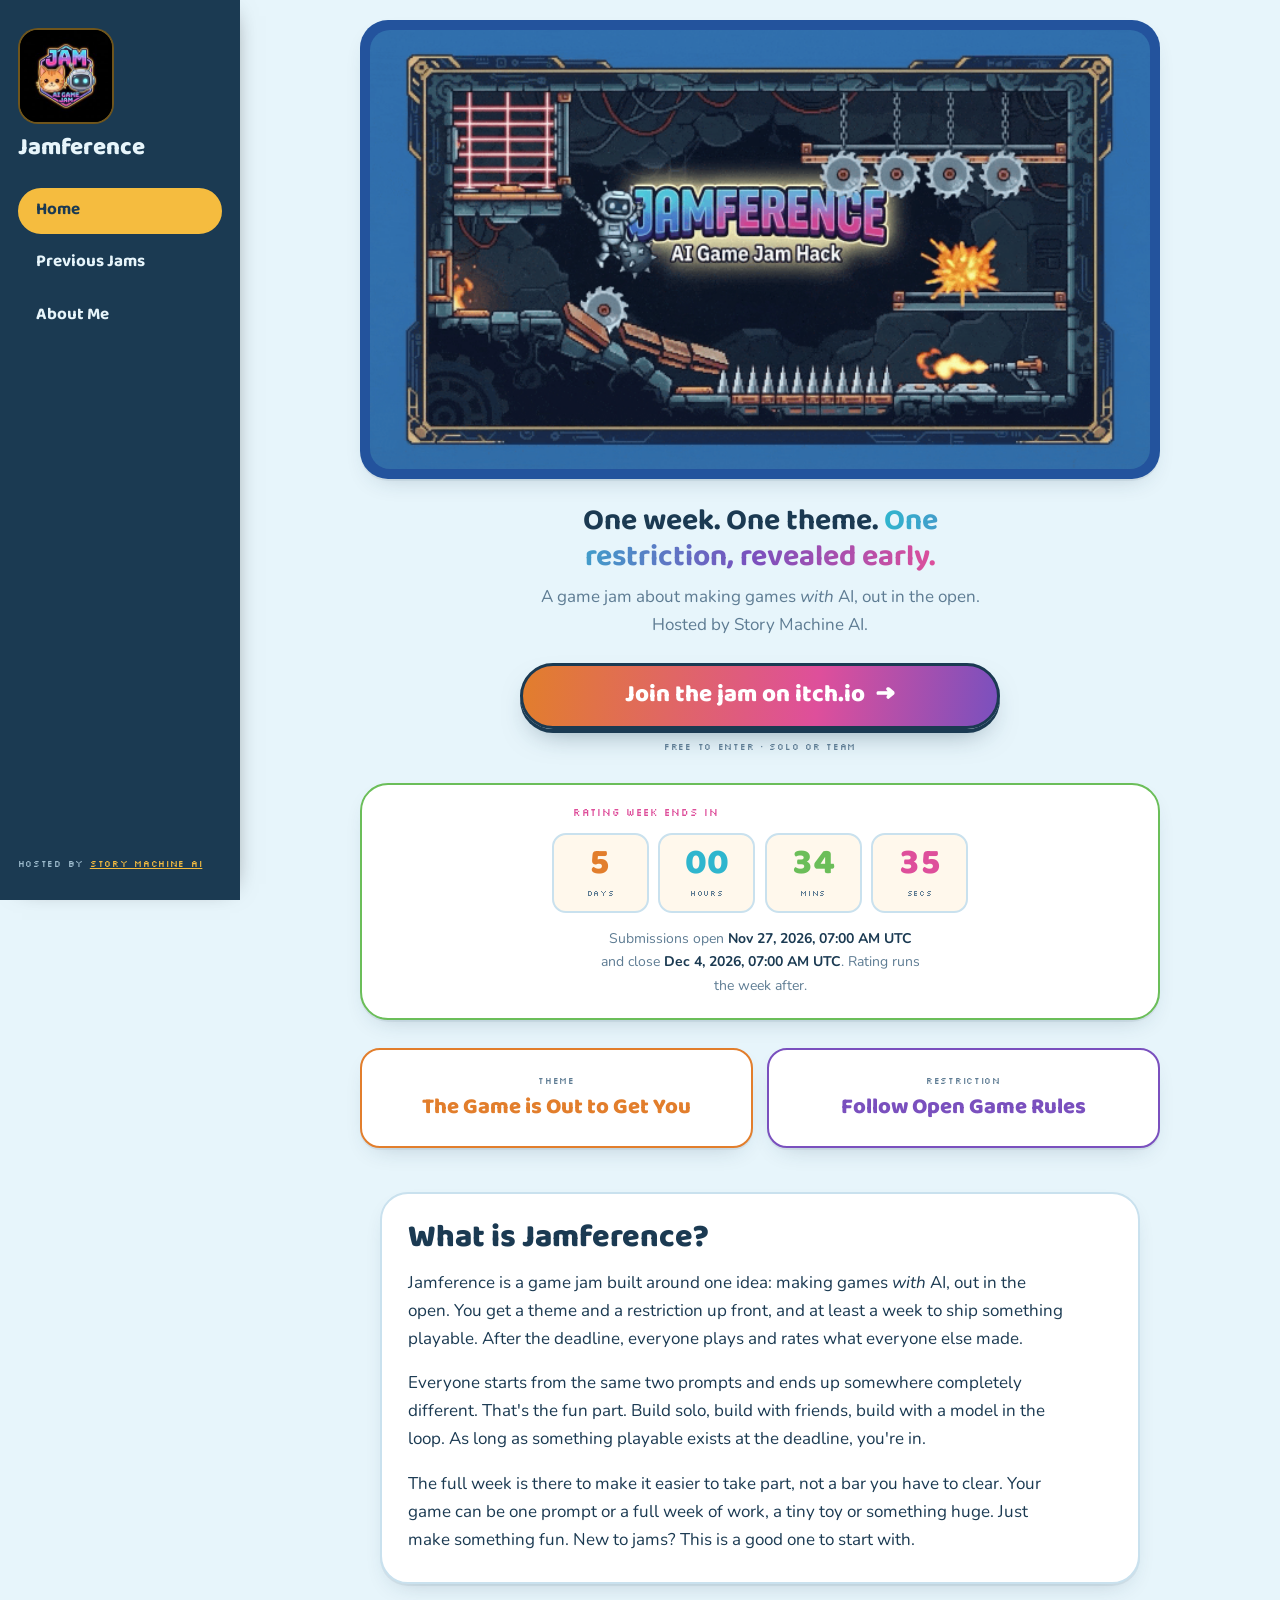
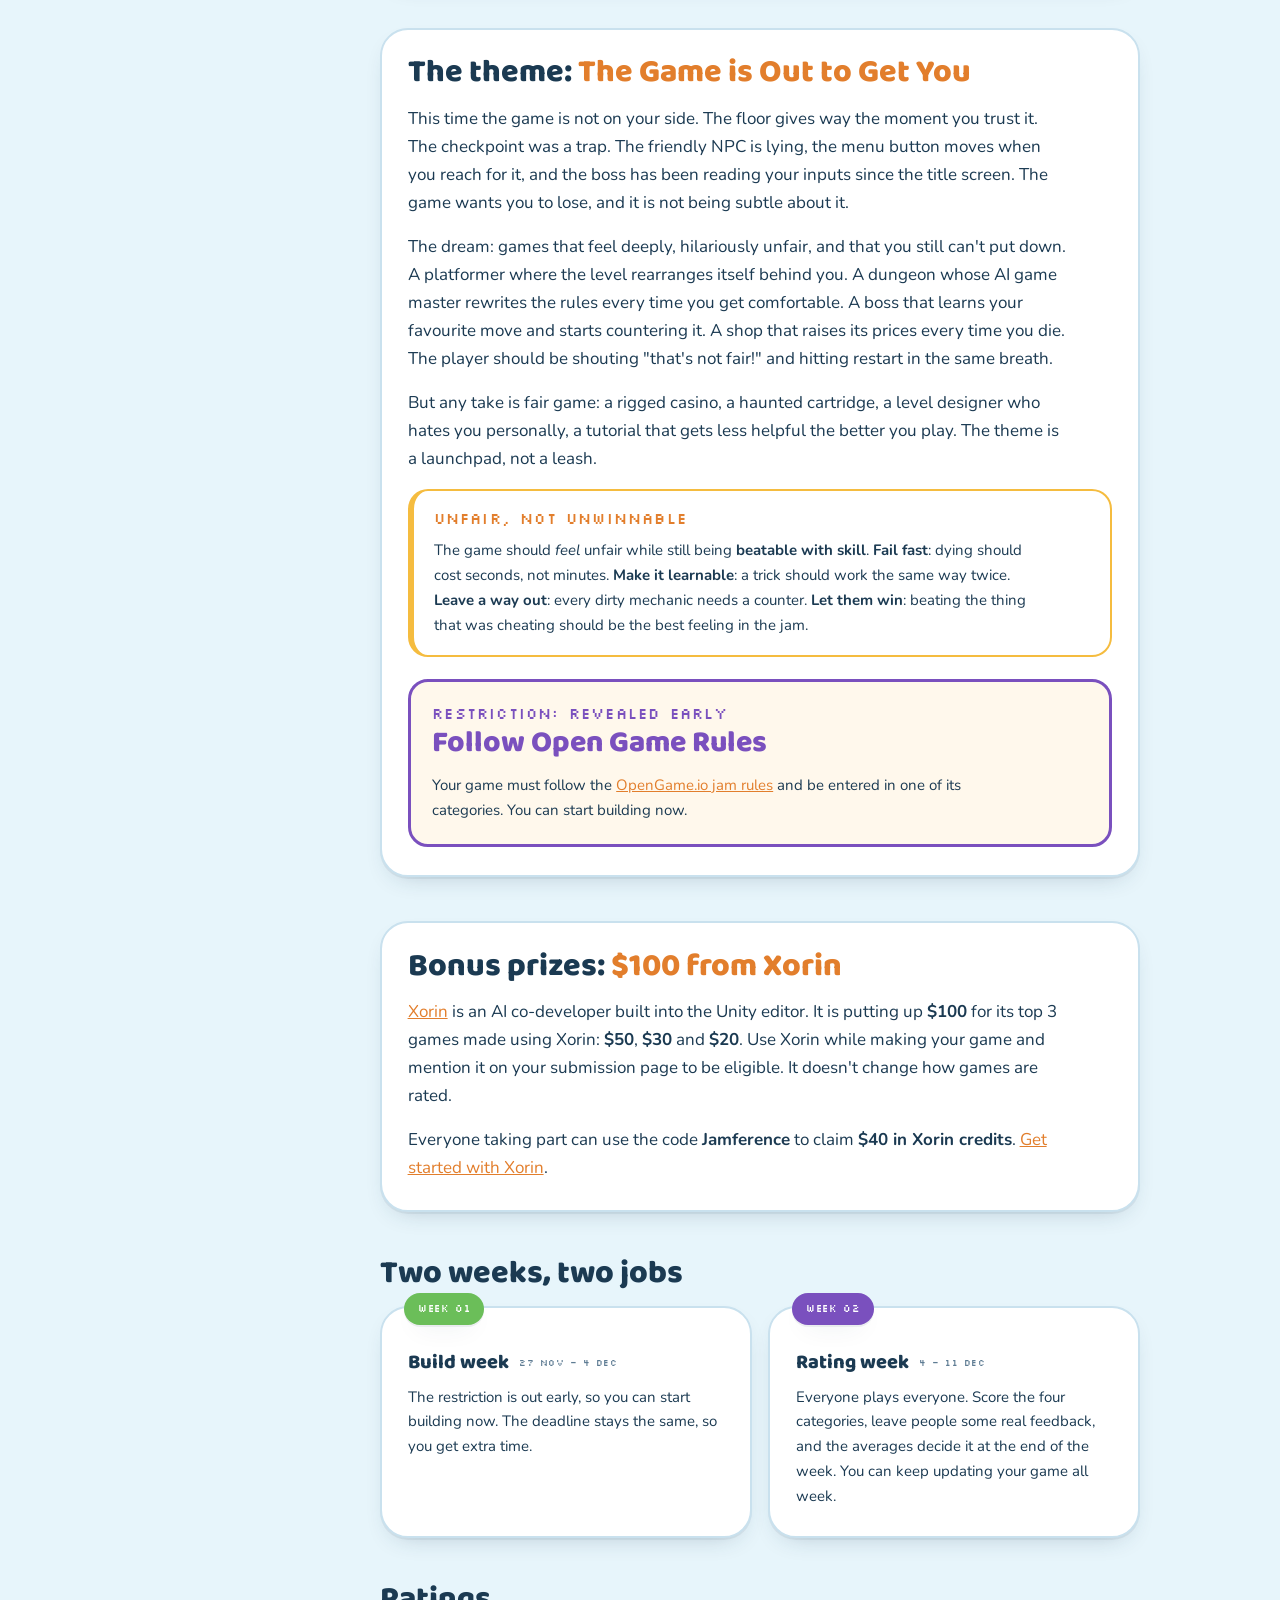
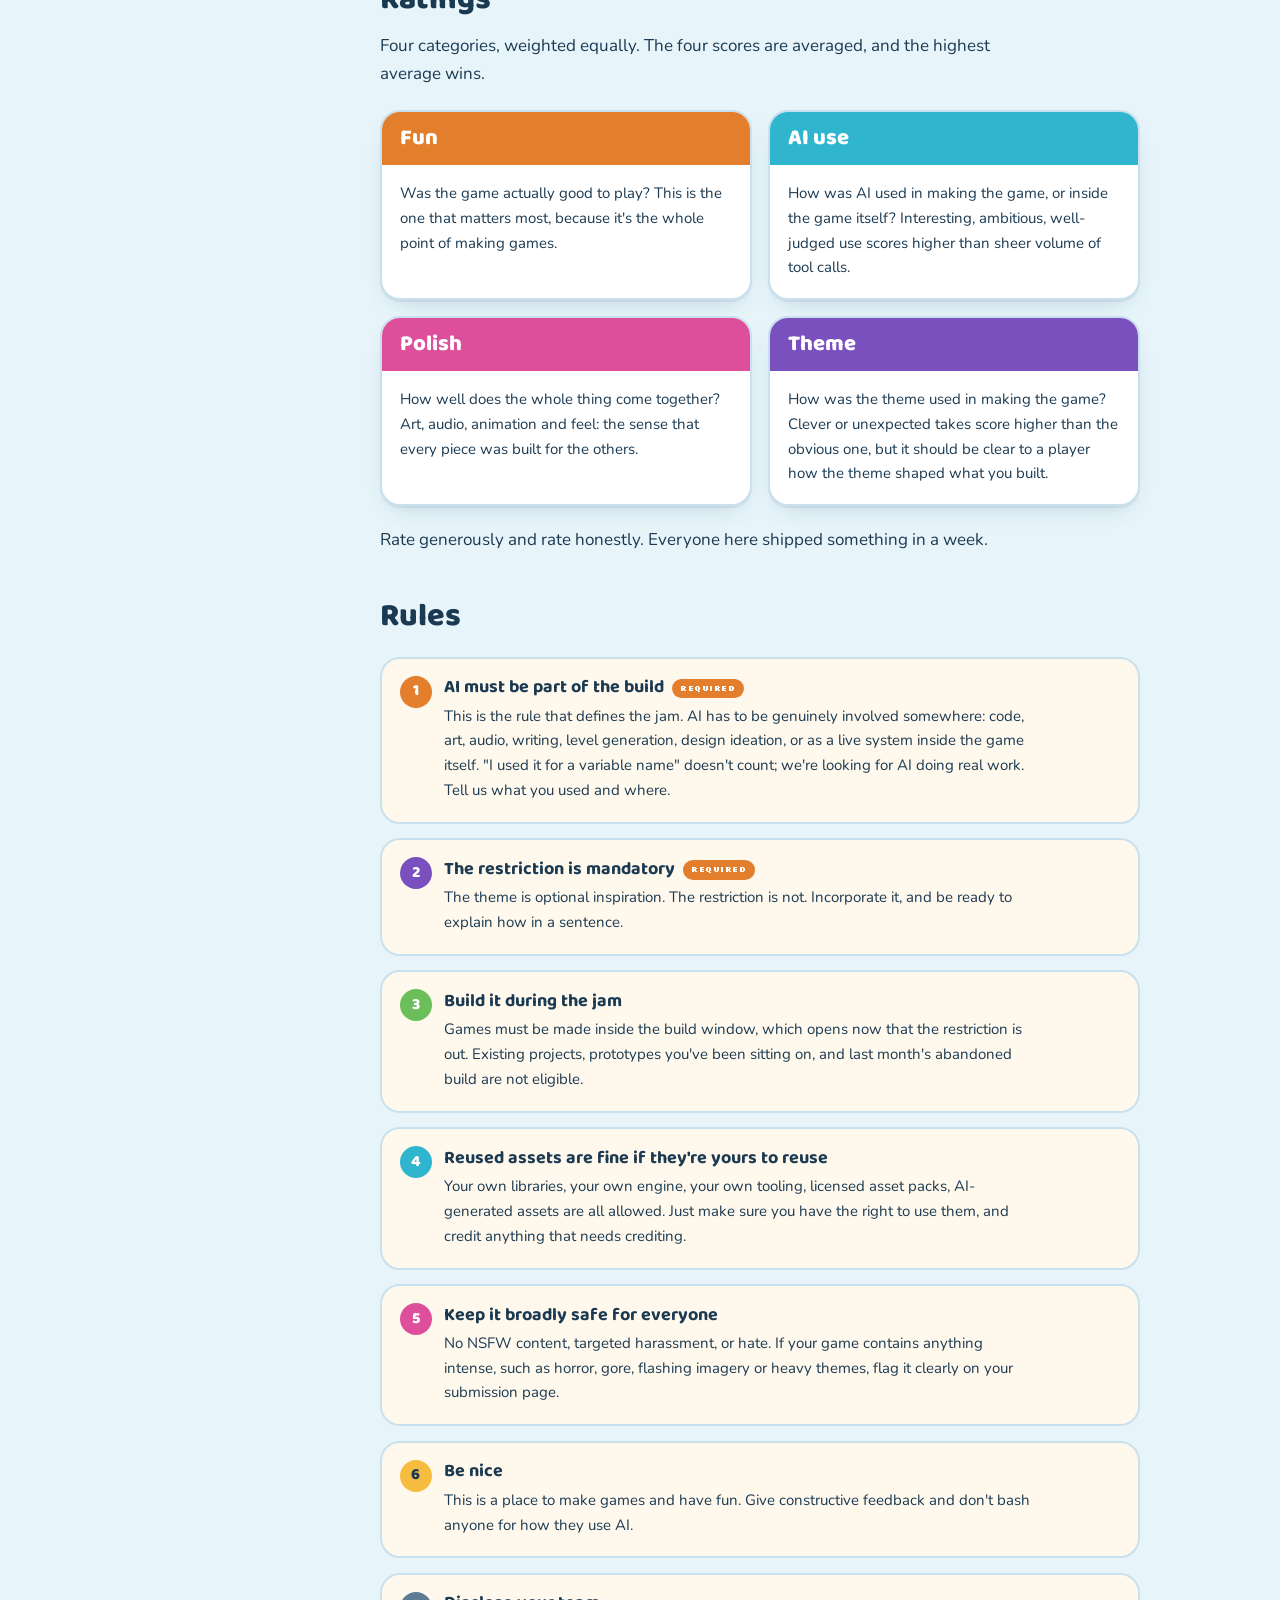
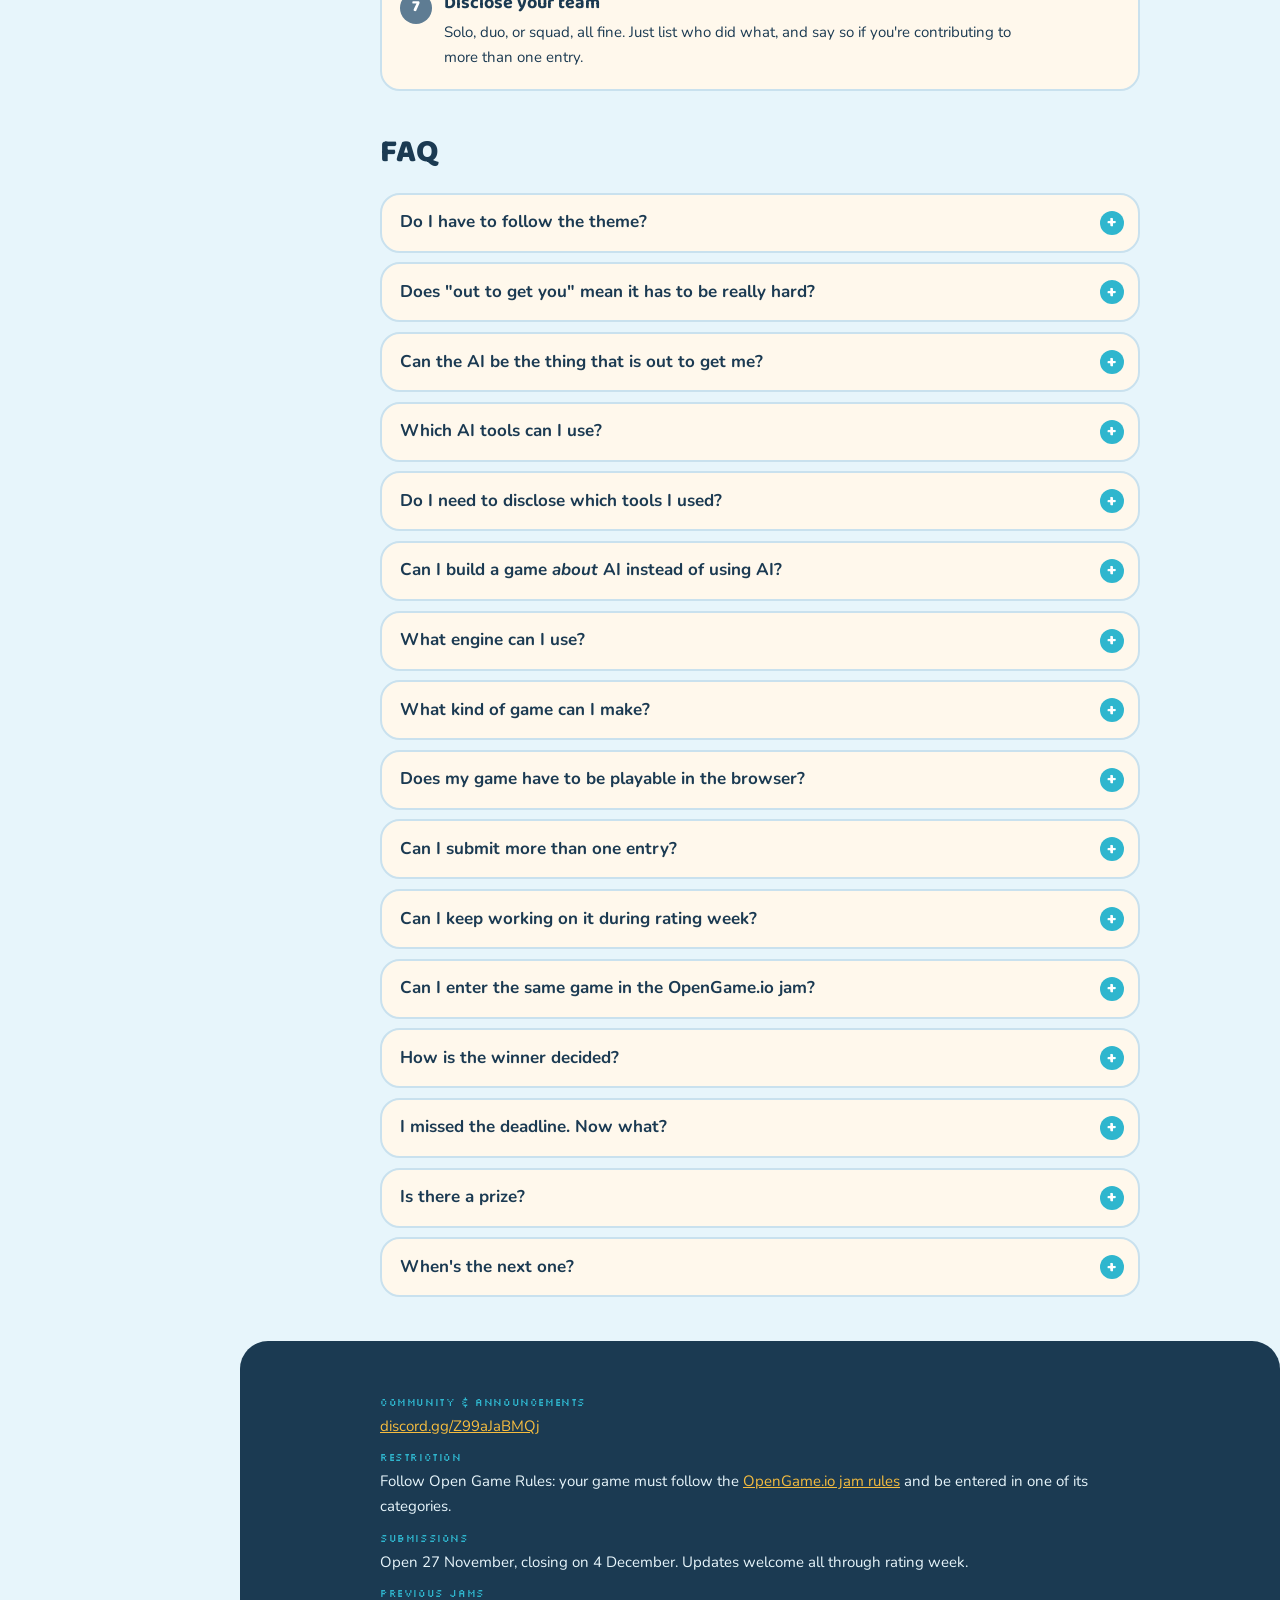
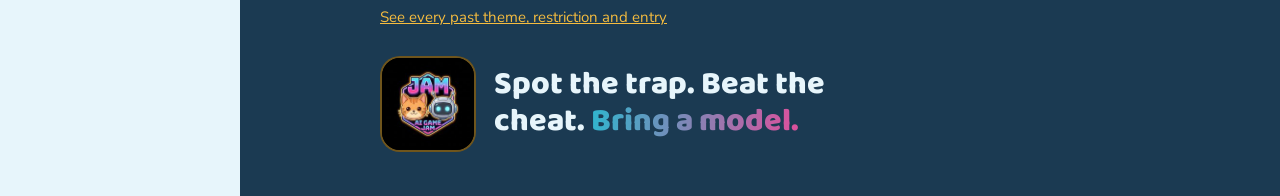
==== commit b4262bc1: "updating xorin link" ====
--- a/index.html
+++ b/index.html
@@ -1006,7 +1006,7 @@
     <div class="card">
       <h2>Bonus prizes: <span class="paw">$100 from Xorin</span></h2>
       <p><a href="https://xorin.ai/" target="_blank" rel="noopener">Xorin</a> is an AI co-developer built into the Unity editor. It is putting up <strong>$100</strong> for its top 3 games made using Xorin: <strong>$50</strong>, <strong>$30</strong> and <strong>$20</strong>. Use Xorin while making your game and mention it on your submission page to be eligible. It doesn't change how games are rated.</p>
-      <p>Everyone taking part can use the code <strong>Jamference</strong> to claim <strong>$40 in Xorin credits</strong>. <a href="https://xorin.ai/get-xorin/index.html" target="_blank" rel="noopener">Get started with Xorin</a>.</p>
+      <p>Everyone taking part can use the code <strong>Jamference</strong> to claim <strong>$40 in Xorin credits</strong>. <a href="https://xorin.ai/jam/get-xorin/" target="_blank" rel="noopener">Get started with Xorin</a>.</p>
     </div>
   </section>
 
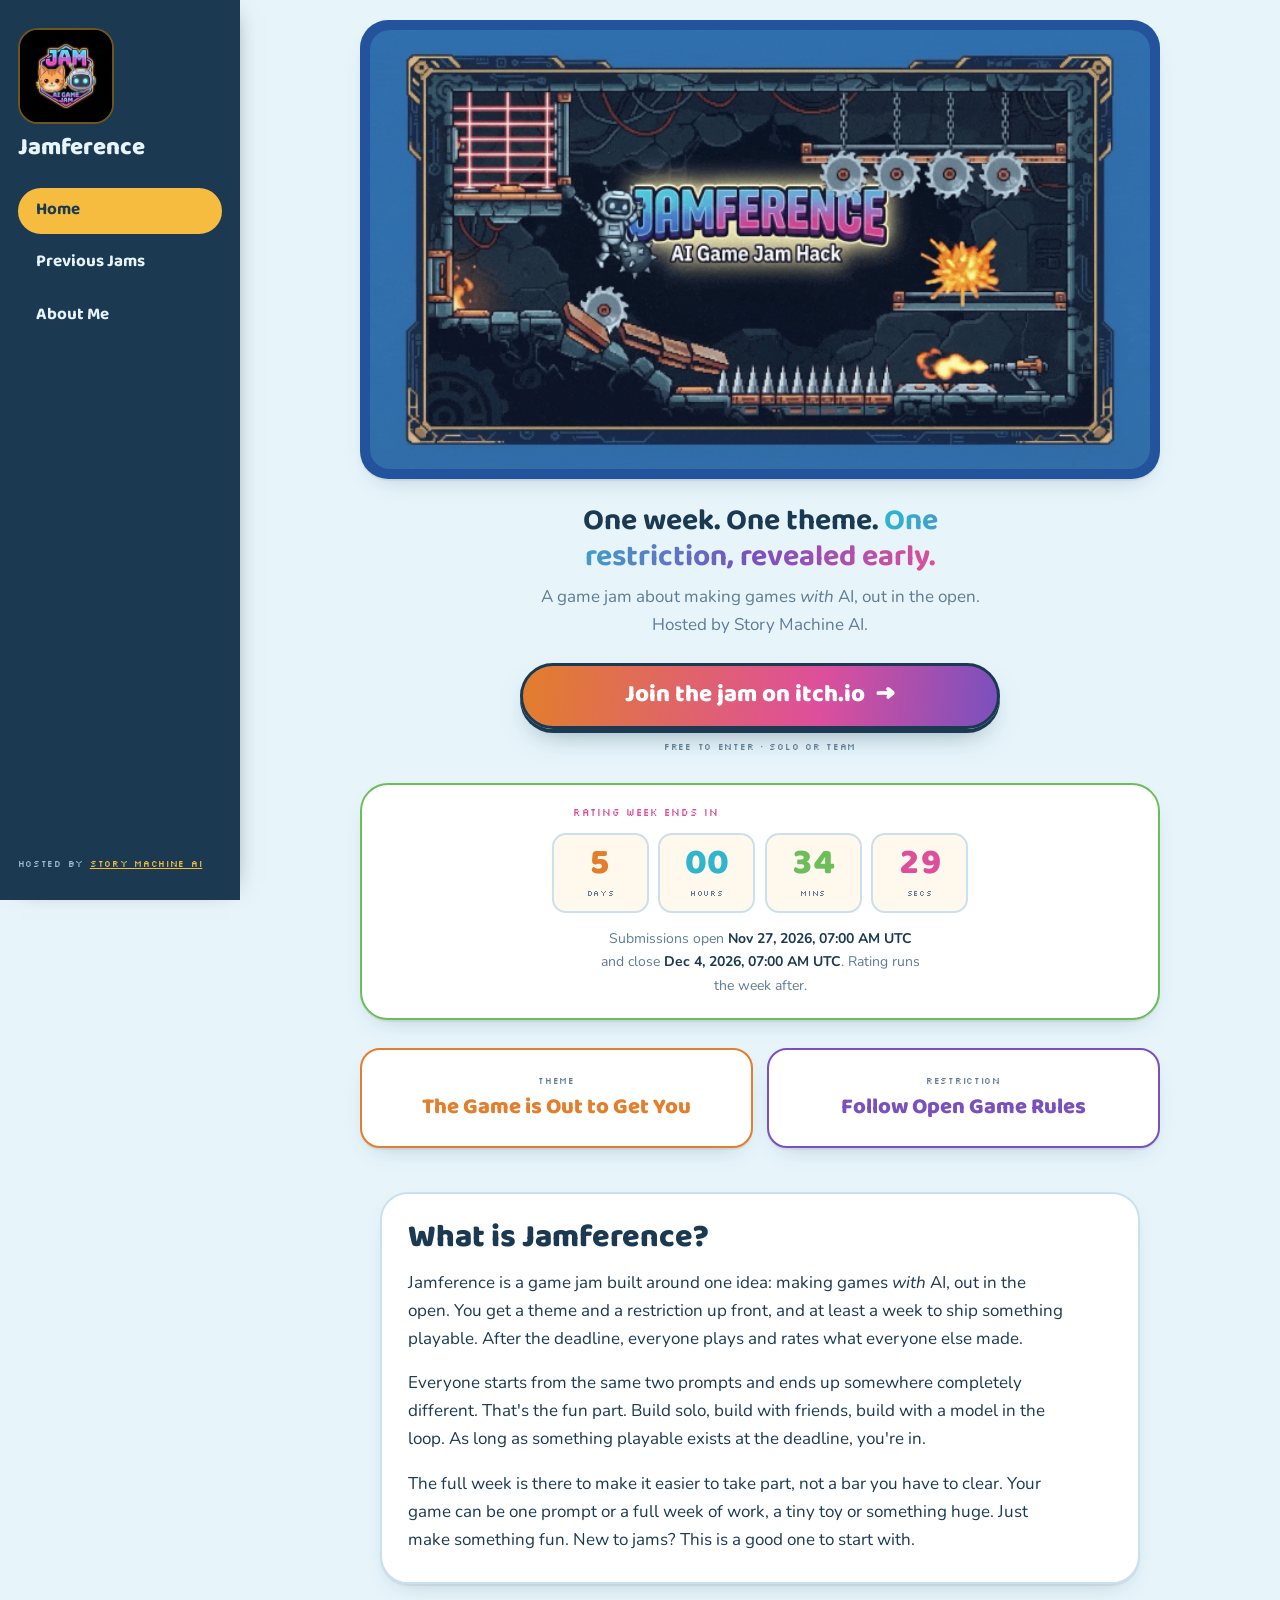
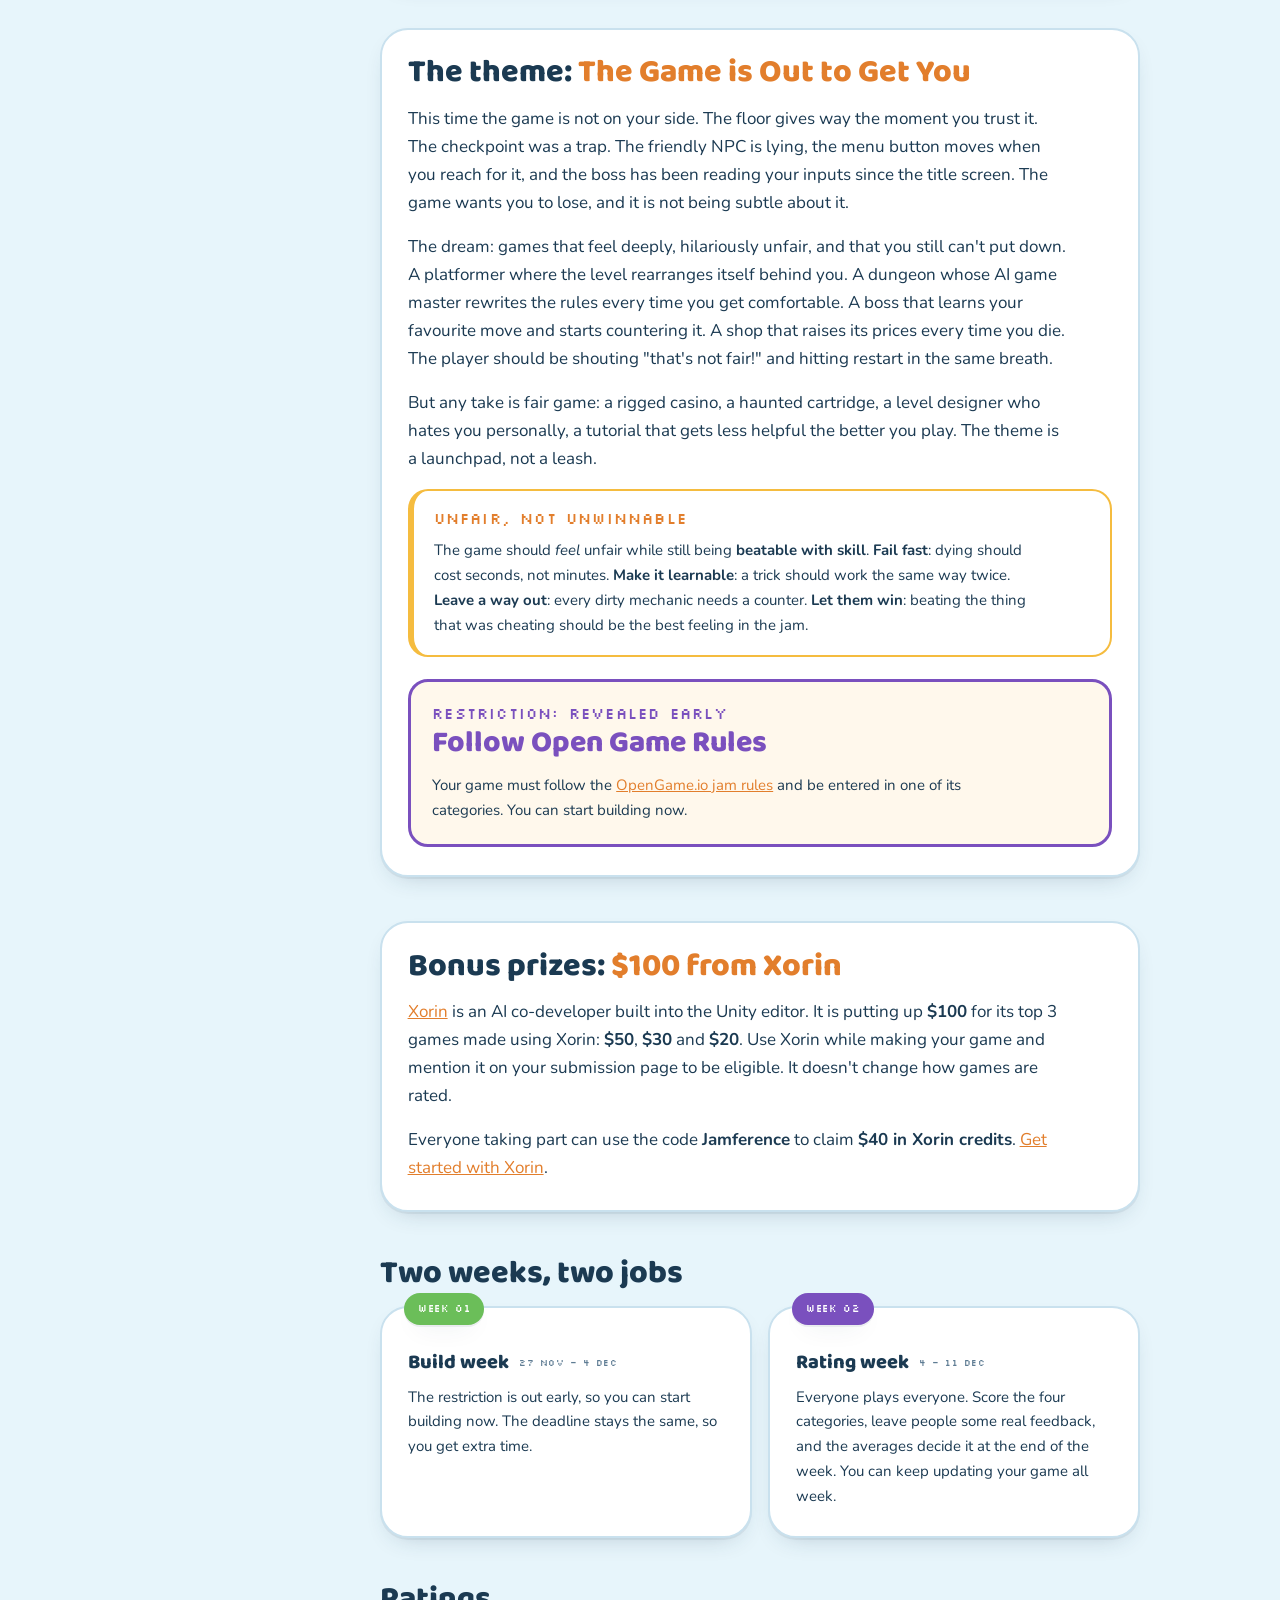
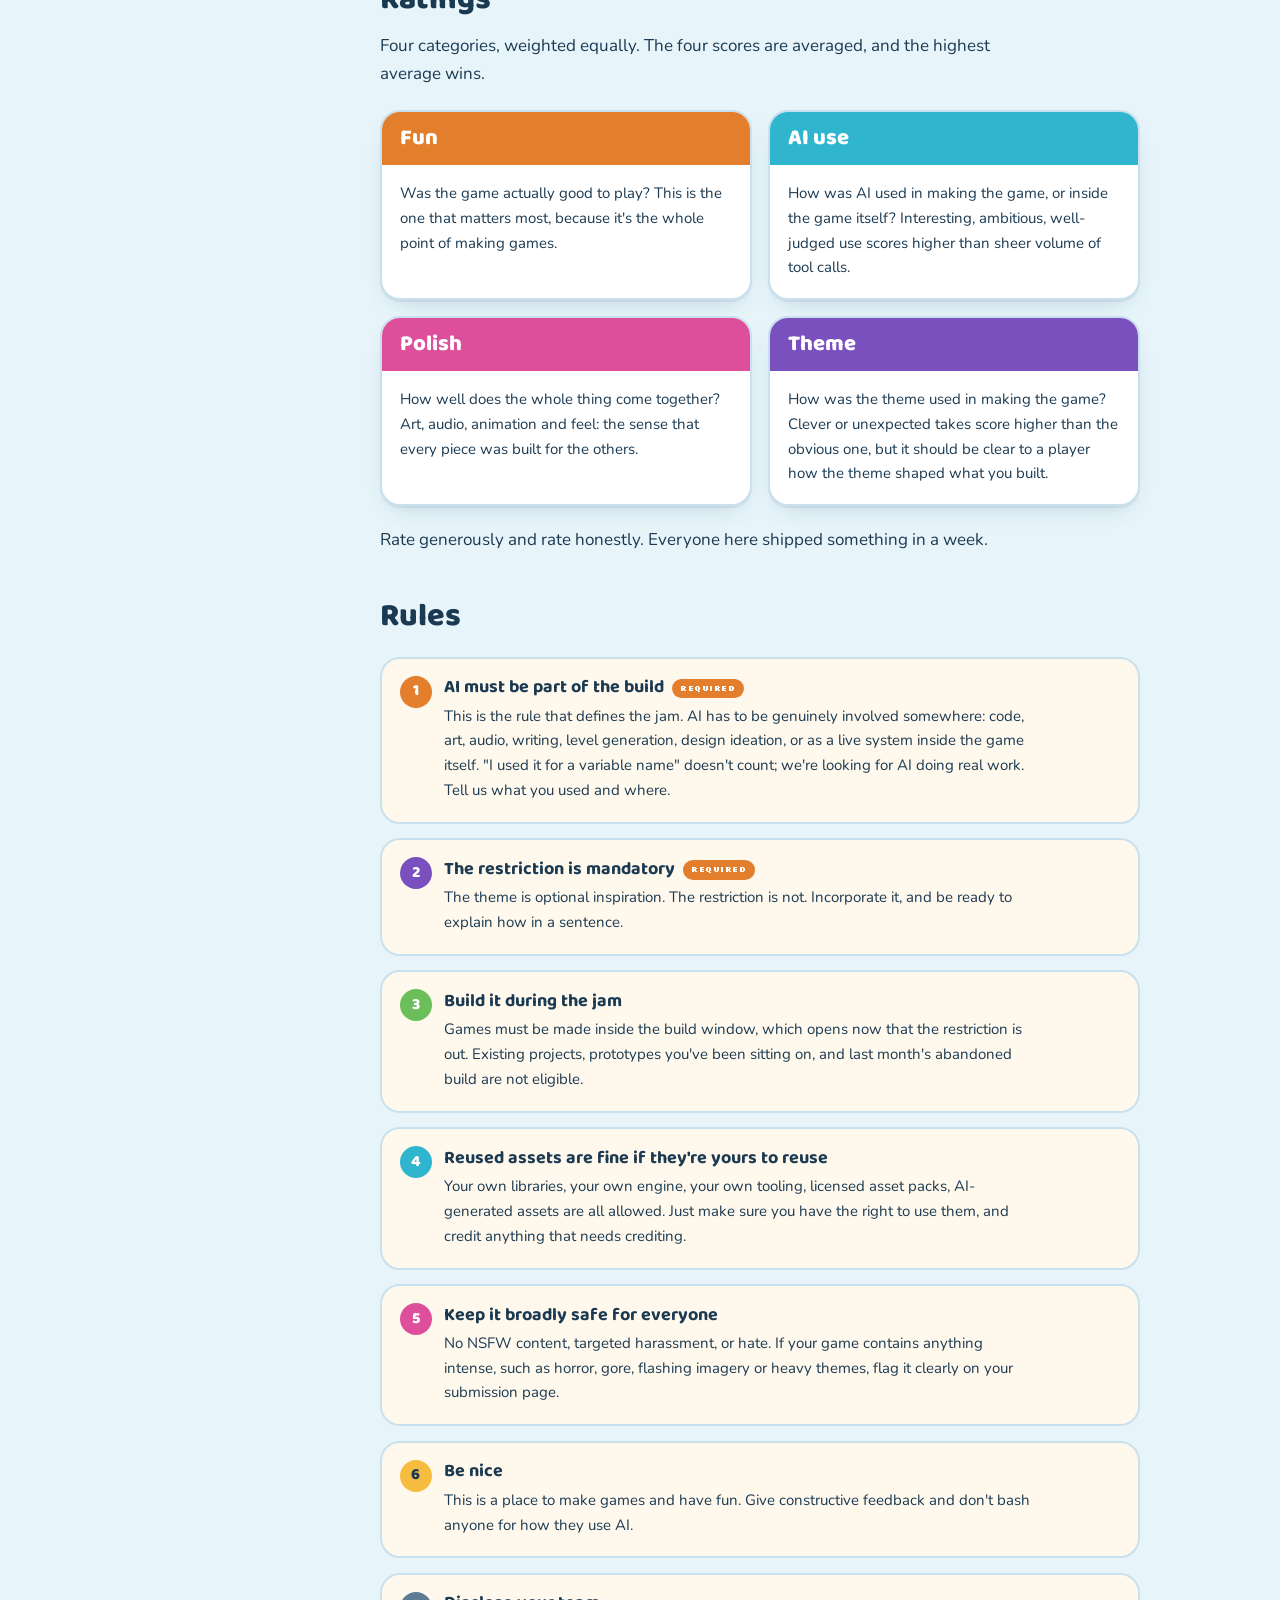
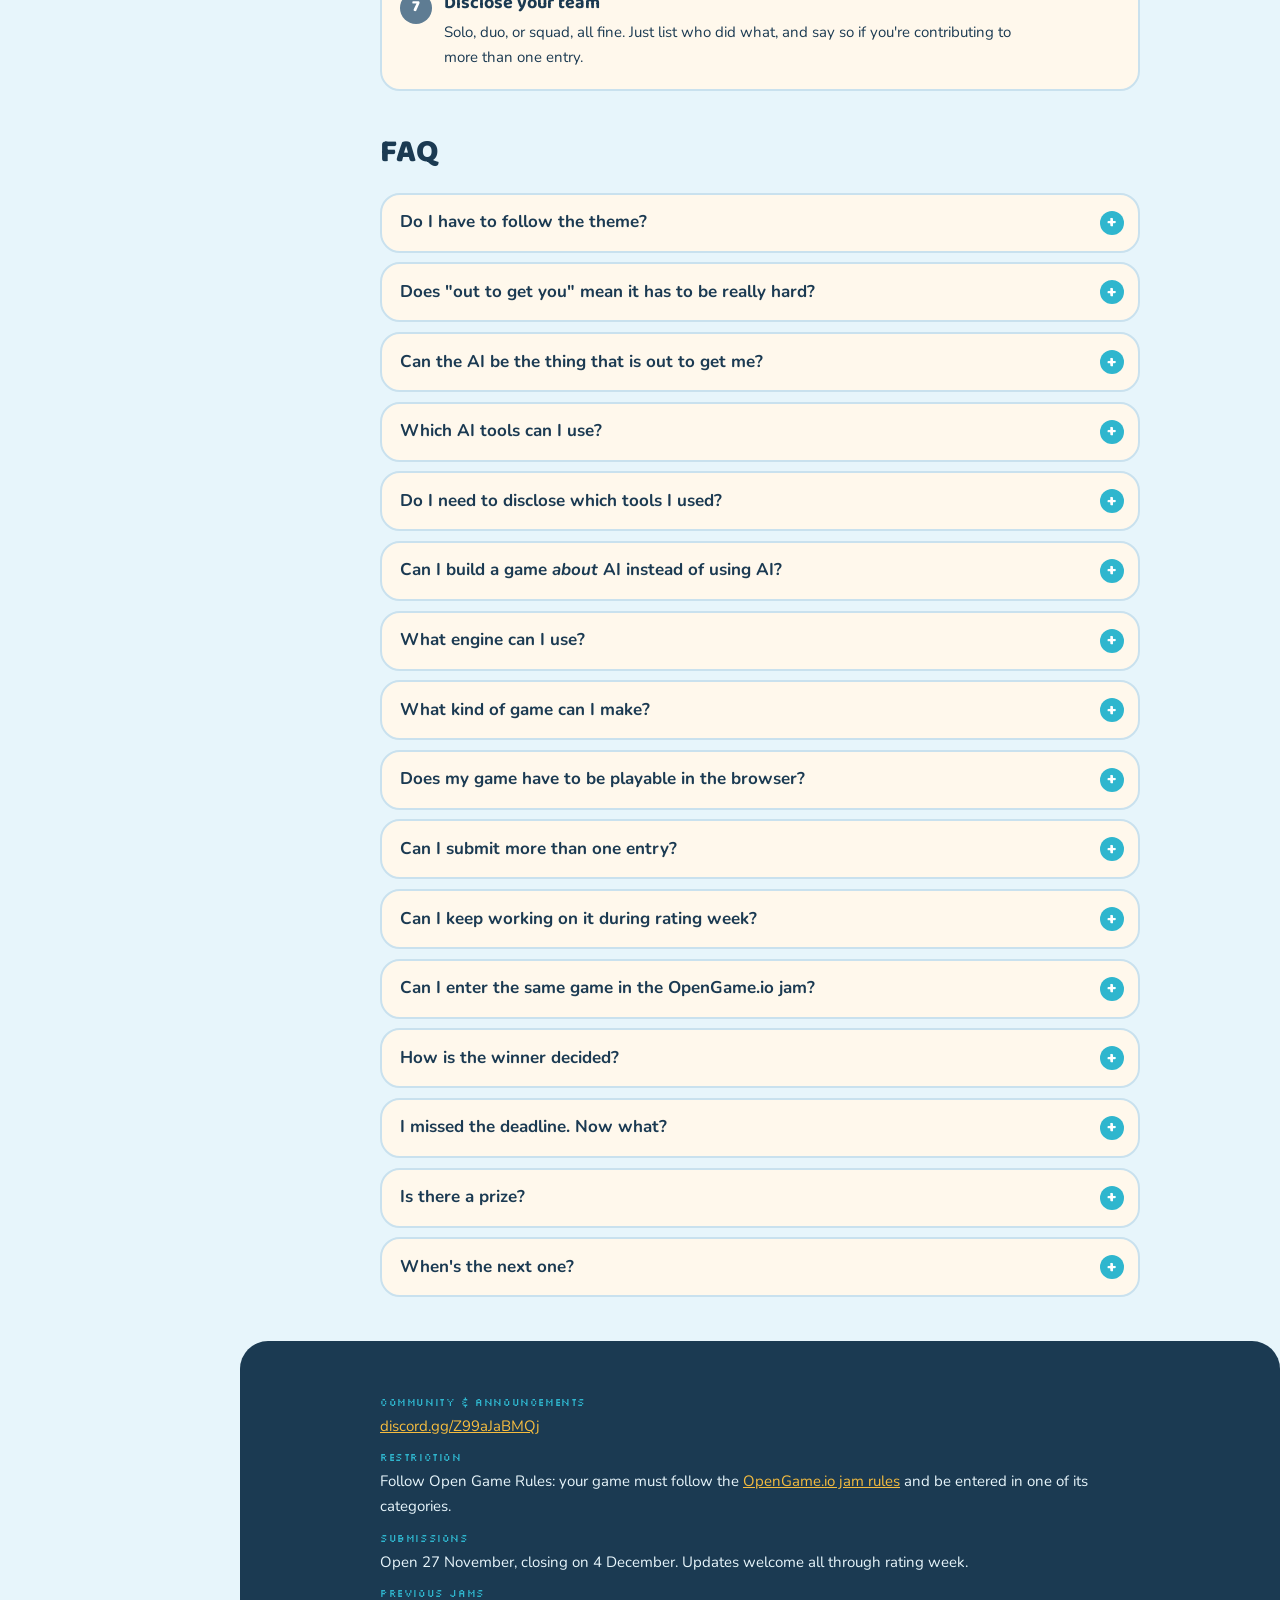
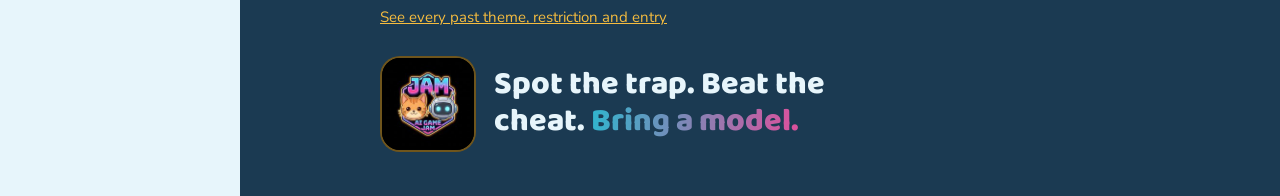
==== commit f52765d0: "updating winners and xorin link" ====
--- a/index.html
+++ b/index.html
@@ -1005,8 +1005,8 @@
   <section>
     <div class="card">
       <h2>Bonus prizes: <span class="paw">$100 from Xorin</span></h2>
-      <p><a href="https://xorin.ai/" target="_blank" rel="noopener">Xorin</a> is an AI co-developer built into the Unity editor. It is putting up <strong>$100</strong> for its top 3 games made using Xorin: <strong>$50</strong>, <strong>$30</strong> and <strong>$20</strong>. Use Xorin while making your game and mention it on your submission page to be eligible. It doesn't change how games are rated.</p>
-      <p>Everyone taking part can use the code <strong>Jamference</strong> to claim <strong>$40 in Xorin credits</strong>. <a href="https://xorin.ai/jam/get-xorin/" target="_blank" rel="noopener">Get started with Xorin</a>.</p>
+      <p><a href="https://xorin.ai/?utm_source=jamference" target="_blank" rel="noopener">Xorin</a> is an AI co-developer built into the Unity editor. It is putting up <strong>$100</strong> for its top 3 games made using Xorin: <strong>$50</strong>, <strong>$30</strong> and <strong>$20</strong>. Use Xorin while making your game and mention it on your submission page to be eligible. It doesn't change how games are rated.</p>
+      <p>Everyone taking part can use the code <strong>Jamference</strong> to claim <strong>$40 in Xorin credits</strong>. <a href="https://xorin.ai/jam/get-xorin/?utm_source=jamference" target="_blank" rel="noopener">Get started with Xorin</a>.</p>
     </div>
   </section>
 
